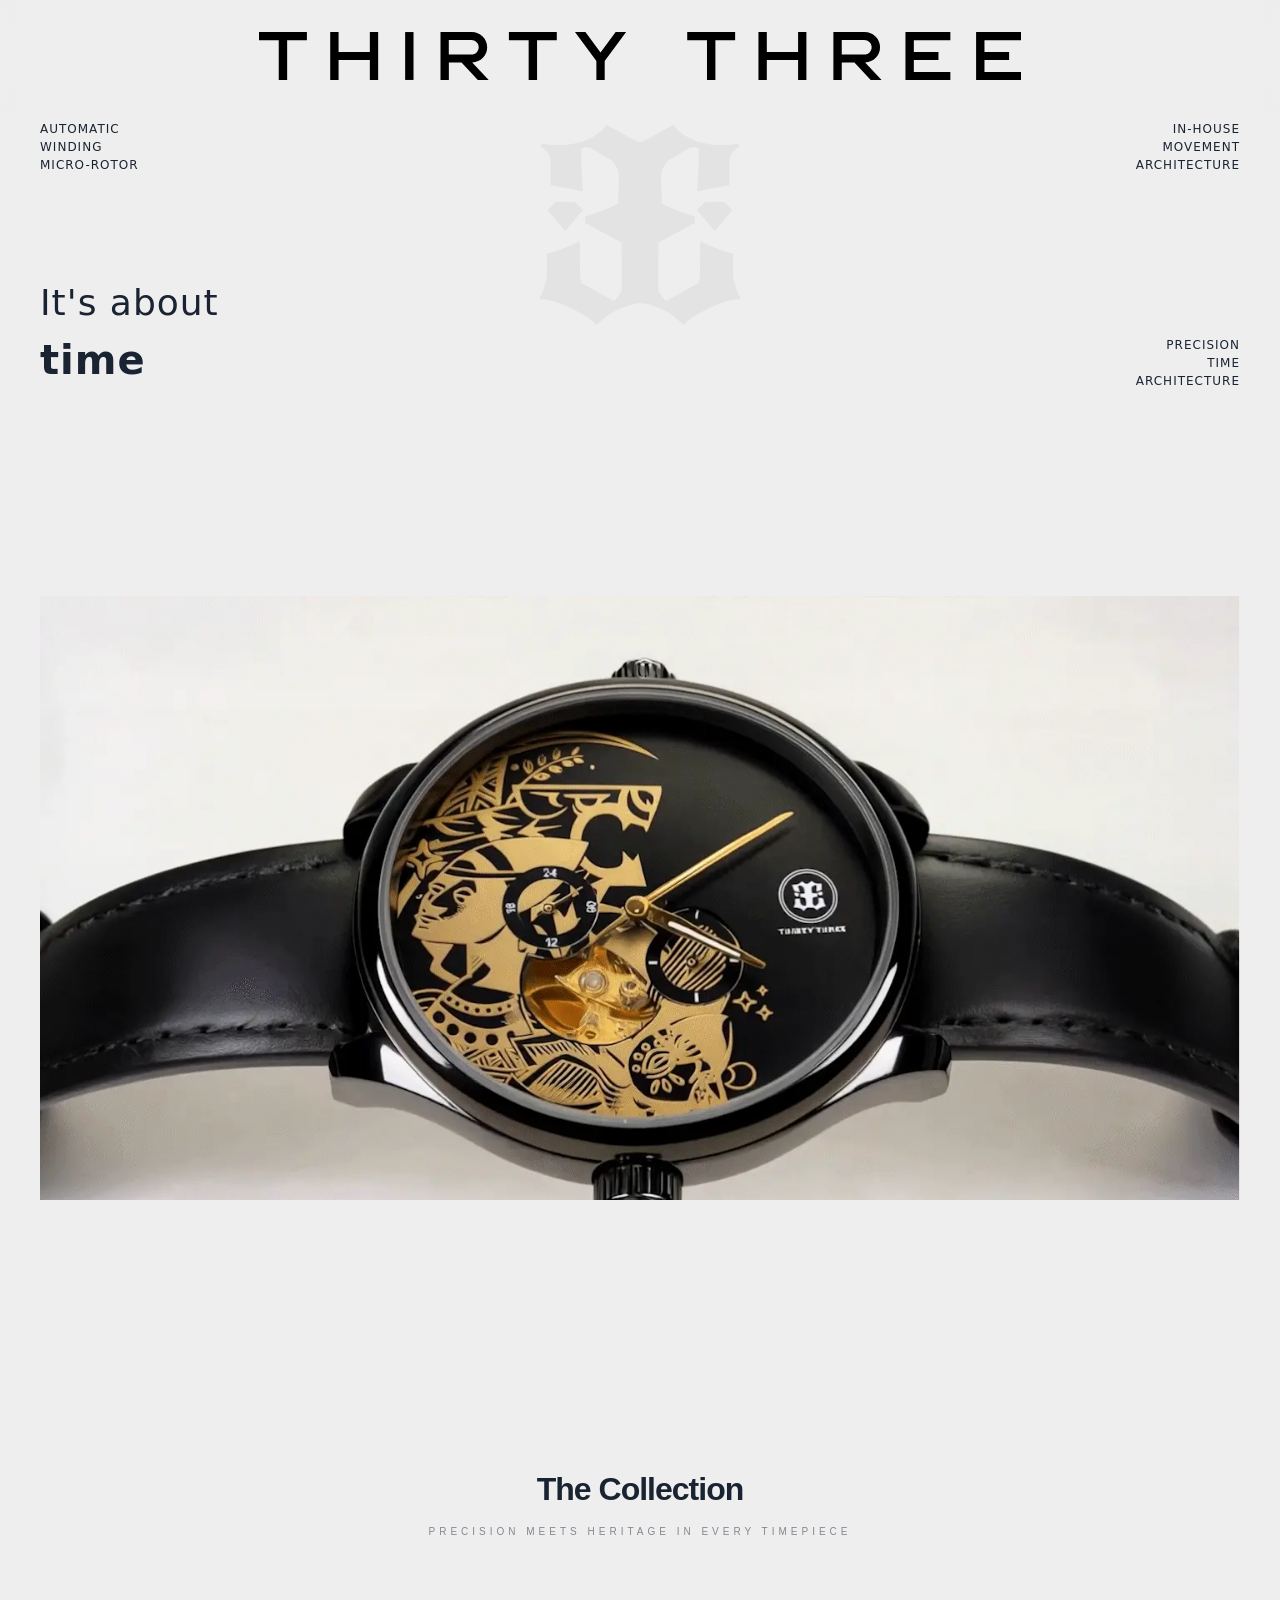
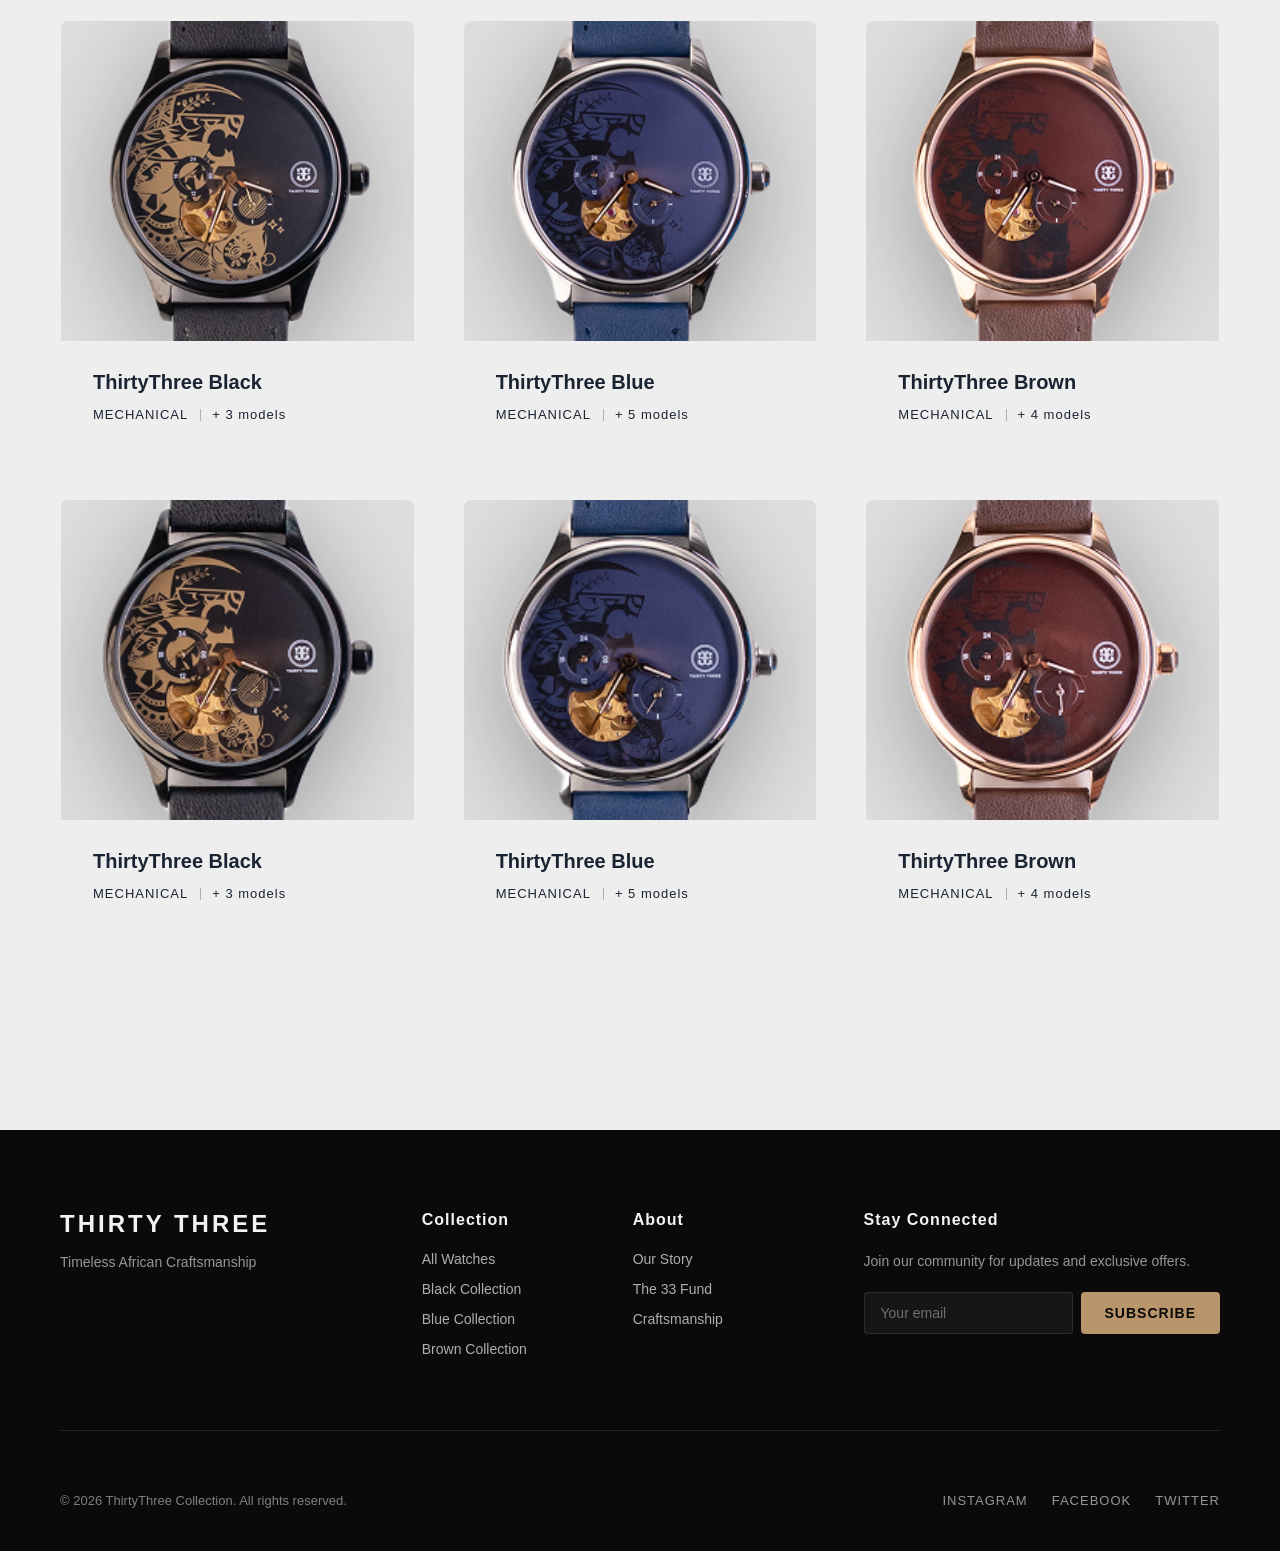
==== index.html @ 8ef9c6de "Update watch sequence: remove sticky positioning" ====
<!doctype html>
<html lang="en">
  <head>
    <meta charset="UTF-8" />
    <meta name="viewport" content="width=device-width, initial-scale=1.0" />

    <title>
      ThirtyThree Collection | Luxury African Timepieces | Mechanical Watches
    </title>
    <meta
      name="title"
      content="ThirtyThree Collection | Luxury African Timepieces | Mechanical Watches"
    />
    <meta
      name="description"
      content="Discover ThirtyThree Collection - Premium mechanical watches blending African craftsmanship with Swiss precision. Entry-luxury timepieces inspired by heritage and designed for the modern individual."
    />
    <meta
      name="keywords"
      content="luxury watches, African watches, mechanical watches, skeleton watches, ThirtyThree Collection, entry luxury timepieces, watch brand Kenya, watch brand Africa"
    />
    <meta name="author" content="ThirtyThree Collection" />
    <meta name="robots" content="index, follow" />

    <link rel="canonical" href="https://thirtythreecollection.com/" />

    <meta property="og:type" content="website" />
    <meta property="og:url" content="https://thirtythreecollection.com/" />
    <meta
      property="og:title"
      content="ThirtyThree Collection | Luxury African Timepieces"
    />
    <meta
      property="og:description"
      content="Premium mechanical watches blending African craftsmanship with Swiss precision. Timeless design, exceptional quality."
    />
    <meta
      property="og:image"
      content="https://thirtythreecollection.com/Assets/og-image.jpg"
    />
    <meta property="og:image:width" content="1200" />
    <meta property="og:image:height" content="630" />
    <meta property="og:site_name" content="ThirtyThree Collection" />
    <meta property="og:locale" content="en_US" />

    <meta property="twitter:card" content="summary_large_image" />
    <meta property="twitter:url" content="https://thirtythreecollection.com/" />
    <meta
      property="twitter:title"
      content="ThirtyThree Collection | Luxury African Timepieces"
    />
    <meta
      property="twitter:description"
      content="Premium mechanical watches blending African craftsmanship with Swiss precision. Timeless design, exceptional quality."
    />
    <meta
      property="twitter:image"
      content="https://thirtythreecollection.com/Assets/og-image.jpg"
    />
    <meta name="twitter:creator" content="@thirtythreecollection" />

    <meta name="theme-color" content="#0a0a0a" />
    <meta name="format-detection" content="telephone=no" />

    <link
      rel="icon"
      type="image/x-icon"
      href="Assets/Brand Logo - Black-1.svg"
    />
    <link rel="apple-touch-icon" href="/Assets/apple-touch-icon.png" />

    <link rel="preconnect" href="https://fonts.googleapis.com" />
    <link rel="preconnect" href="https://fonts.gstatic.com" crossorigin />

    <link
      href="https://fonts.googleapis.com/css2?family=Playfair+Display:wght@400;600;700&family=Cormorant+Garamond:wght@300;400;500;600&display=swap"
      rel="stylesheet"
    />

    <link rel="stylesheet" href="style.css" />

    <script type="application/ld+json">
      {
        "@context": "https://schema.org",
        "@type": "Organization",
        "name": "ThirtyThree Collection",
        "url": "https://thirtythreecollection.com",
        "logo": "https://thirtythreecollection.com/Assets/Brand Logo - Black-1.svg",
        "description": "Luxury mechanical watches blending African craftsmanship with Swiss precision",
        "foundingDate": "2022",
        "founders": [
          {
            "@type": "Person",
            "name": "Georgie"
          }
        ],
        "sameAs": [
          "https://www.instagram.com/thirtythreecollection",
          "https://www.facebook.com/thirtythreecollection",
          "https://twitter.com/thirtythreecollection"
        ],
        "contactPoint": {
          "@type": "ContactPoint",
          "contactType": "Customer Service",
          "email": "info@thirtythreecollection.com"
        }
      }
    </script>
  </head>
  <body>
    <div class="top-logo-brand" id="topLogoBrand">
      <a href="#home" class="brand-logo-link">
        <img
          src="Assets/logo text - rexton.svg"
          alt="ThirtyThree Collection"
          class="brand-logo"
        />
      </a>
    </div>

    <section class="hero" id="home">
      <div class="logo-watermark" id="logoWatermark">
        <img src="Assets/Logomark NC - 1.png" alt="ThirtyThree Logo" />
      </div>

      <div class="hero-label hero-label-top-left">
        <span>AUTOMATIC</span>
        <span>WINDING</span>
        <span>MICRO-ROTOR</span>
      </div>

      <div class="hero-label hero-label-top-right">
        <span>IN-HOUSE</span>
        <span>MOVEMENT</span>
        <span>ARCHITECTURE</span>
      </div>

      <div class="hero-label hero-label-bottom-right">
        <span>PRECISION</span>
        <span>TIME</span>
        <span>ARCHITECTURE</span>
      </div>

      <div class="hero-headline" id="heroHeadline">
        <span class="headline-line">It's about</span>
        <span class="headline-accent">time</span>
      </div>
    </section>

    <section class="watch-sequence-section" id="watchSequence">
      <div class="watch-sequence-container">
        <img
          id="heroWatchSequence"
          src="Assets/ThirtyThree ImageSequence/frame_00_delay-0.05s.webp"
          alt="ThirtyThree Watch"
          class="watch-sequence-image"
        />
      </div>
    </section>

    <!-- <section class="watch-showcase">
      <div class="watch-showcase-container">
        <div class="watch-display">
          <div class="watch-image active" data-watch="0">
            <img
              src="Assets/Black men front 01.png"
              alt="Black Edition Watch"
            />
          </div>
          <div class="watch-image" data-watch="1">
            <img src="Assets/Blue men front 01.png" alt="Blue Edition Watch" />
          </div>
          <div class="watch-image" data-watch="2">
            <img
              src="Assets/Brown men front 01.png"
              alt="Brown Edition Watch"
            />
          </div>
        </div>
      </div>
    </section>

    <section class="about-section" id="about">
      <div class="about-container">
        <div class="about-content">
          <h2 class="about-title">Where Time Meets Heritage</h2>

          <div class="about-text">
            <p class="about-lead">
              ThirtyThree Collection celebrates the intersection of precision
              craftsmanship and African heritage, creating mechanical timepieces
              that honor tradition while embracing timeless design.
            </p>

            <p>
              Born from a vision at <strong>Thirty Three</strong> the year where
              clarity emerged and purpose became defined—our collection
              represents more than watches. Each piece embodies the journey of
              intentional creation, where African artistry meets Swiss precision
              in every mechanical detail.
            </p>

            <p>
              Our skeleton watches reveal the intricate beauty within, a
              transparent celebration of craftsmanship that invites you to
              witness time in motion. From the symbolic engravings of the
              African warrior to the delicate mechanics that power each piece,
              ThirtyThree is a reminder that time is not just measured—it's
              experienced.
            </p>
          </div>

          <div class="about-fund">
            <h3 class="fund-title">The 33 Fund</h3>
            <p class="fund-description">
              For every timepiece, we invest in Africa's creative future. The 33
              Fund supports emerging talent with monthly fellowships, empowering
              artists, designers, and innovators to pursue their craft without
              compromise.
            </p>
          </div>
        </div>
      </div>
    </section> -->

    <section class="shop-section" id="shop">
      <div class="shop-container">
        <div class="section-header">
          <h2 class="section-title">The Collection</h2>
          <p class="section-subtitle">
            Precision meets heritage in every timepiece
          </p>
        </div>

        <div class="watch-grid">
          <div class="watch-card">
            <div class="watch-card-image">
              <img
                src="Assets/Black men front 02.png"
                alt="ThirtyThree Heritage Black"
                class="main-image"
              />
              <img
                src="Assets/Black men hover 01.png"
                alt="ThirtyThree Heritage Black Side View"
                class="hover-image"
              />
            </div>
            <div class="watch-card-info">
              <h3 class="watch-name">ThirtyThree Black</h3>
              <div class="watch-specs">
                <span class="watch-type">Mechanical</span>
                <span class="watch-variants">+ 3 models</span>
              </div>
            </div>
          </div>

          <div class="watch-card">
            <div class="watch-card-image">
              <img
                src="Assets/Blue men front 02.png"
                alt="ThirtyThree Heritage Blue"
                class="main-image"
              />
              <img
                src="Assets/Blue men hover 01.png"
                alt="ThirtyThree Heritage Blue Side View"
                class="hover-image"
              />
            </div>
            <div class="watch-card-info">
              <h3 class="watch-name">ThirtyThree Blue</h3>
              <div class="watch-specs">
                <span class="watch-type">Mechanical</span>
                <span class="watch-variants">+ 5 models</span>
              </div>
            </div>
          </div>

          <div class="watch-card">
            <div class="watch-card-image">
              <img
                src="Assets/Brown men front 02.png"
                alt="ThirtyThree Heritage Brown"
                class="main-image"
              />
              <img
                src="Assets/Brown men hover 01.png"
                alt="ThirtyThree Heritage Brown Side View"
                class="hover-image"
              />
            </div>
            <div class="watch-card-info">
              <h3 class="watch-name">ThirtyThree Brown</h3>
              <div class="watch-specs">
                <span class="watch-type">Mechanical</span>
                <span class="watch-variants">+ 4 models</span>
              </div>
            </div>
          </div>

          <div class="watch-card">
            <div class="watch-card-image">
              <img
                src="Assets/Black women front 02.png"
                alt="ThirtyThree Heritage Black"
                class="main-image"
              />
              <img
                src="Assets/Black women hover 01.png"
                alt="ThirtyThree Heritage Black Side View"
                class="hover-image"
              />
            </div>
            <div class="watch-card-info">
              <h3 class="watch-name">ThirtyThree Black</h3>
              <div class="watch-specs">
                <span class="watch-type">Mechanical</span>
                <span class="watch-variants">+ 3 models</span>
              </div>
            </div>
          </div>

          <div class="watch-card">
            <div class="watch-card-image">
              <img
                src="Assets/Blue women front 02.png"
                alt="ThirtyThree Heritage Blue"
                class="main-image"
              />
              <img
                src="Assets/Blue women hover 01.png"
                alt="ThirtyThree Heritage Blue Side View"
                class="hover-image"
              />
            </div>
            <div class="watch-card-info">
              <h3 class="watch-name">ThirtyThree Blue</h3>
              <div class="watch-specs">
                <span class="watch-type">Mechanical</span>
                <span class="watch-variants">+ 5 models</span>
              </div>
            </div>
          </div>

          <div class="watch-card">
            <div class="watch-card-image">
              <img
                src="Assets/Brown women front 02.png"
                alt="ThirtyThree Heritage Brown"
                class="main-image"
              />
              <img
                src="Assets/Brown women hover 01.png"
                alt="ThirtyThree Heritage Brown Side View"
                class="hover-image"
              />
            </div>
            <div class="watch-card-info">
              <h3 class="watch-name">ThirtyThree Brown</h3>
              <div class="watch-specs">
                <span class="watch-type">Mechanical</span>
                <span class="watch-variants">+ 4 models</span>
              </div>
            </div>
          </div>
        </div>
      </div>
    </section>

    <footer class="footer">
      <div class="footer-container">
        <div class="footer-top">
          <div class="footer-brand">
            <h3 class="footer-logo">Thirty Three</h3>
            <p class="footer-tagline">Timeless African Craftsmanship</p>
          </div>

          <div class="footer-links">
            <h4 class="footer-heading">Collection</h4>
            <ul>
              <li><a href="#shop">All Watches</a></li>
              <li><a href="#shop">Black Collection</a></li>
              <li><a href="#shop">Blue Collection</a></li>
              <li><a href="#shop">Brown Collection</a></li>
            </ul>
          </div>

          <div class="footer-links">
            <h4 class="footer-heading">About</h4>
            <ul>
              <li><a href="#about">Our Story</a></li>
              <li><a href="#about">The 33 Fund</a></li>
              <li><a href="#about">Craftsmanship</a></li>
            </ul>
          </div>

          <div class="footer-newsletter">
            <h4 class="footer-heading">Stay Connected</h4>
            <p class="newsletter-text">
              Join our community for updates and exclusive offers.
            </p>
            <form class="newsletter-form">
              <input
                type="email"
                placeholder="Your email"
                class="newsletter-input"
                required
              />
              <button type="submit" class="newsletter-button">Subscribe</button>
            </form>
          </div>
        </div>

        <div class="footer-bottom">
          <p class="footer-copyright">
            © 2026 ThirtyThree Collection. All rights reserved.
          </p>

          <div class="footer-social">
            <a href="#" aria-label="Instagram">Instagram</a>
            <a href="#" aria-label="Facebook">Facebook</a>
            <a href="#" aria-label="Twitter">Twitter</a>
          </div>
        </div>
      </div>
    </footer>

    <script src="script.js"></script>
  </body>
</html>
---- style.css ----
* {
  margin: 0;
  padding: 0;
  box-sizing: border-box;
}

:root {
  --midnight: #0a0a0a;
  --gold: #b8956a;
  --cream: #f5f3f0;
  --navy: #1a2332;
  --off-white: #eeeeee;

  --fw-light: 300;
  --fw-regular: 400;
  --fw-medium: 500;
  --fw-semibold: 600;
  --fw-bold: 700;

  --fs-xs: 11px;
  --fs-sm: 13px;
  --fs-base: 16px;
  --fs-lg: 18px;
  --fs-xl: 20px;
  --fs-2xl: 24px;
  --fs-3xl: 36px;
  --fs-4xl: 44px;
  --fs-5xl: 52px;
  --fs-6xl: 64px;
  --fs-7xl: 100px;
  --fs-8xl: 140px;

  --btn-padding-sm: 12px 32px;
  --btn-padding-md: 16px 48px;
  --btn-padding-lg: 20px 60px;

  --transition-fast: 0.3s ease;
  --transition-base: 0.4s cubic-bezier(0.4, 0, 0.2, 1);
  --transition-slow: 0.6s ease;
}

body {
  font-family: sans-serif;
  background: var(--off-white);
  color: var(--cream);
  overflow-x: hidden;
}

html {
  scroll-behavior: smooth;
}

/* ==================== TYPOGRAPHY SYSTEM ==================== */

h1,
h2,
h3,
h4,
h5,
h6 {
  font-family: sans-serif;
  font-weight: 700;
  line-height: 1.2;
  color: var(--navy);
  margin: 0;
}

h1 {
  font-size: var(--fs-8xl);
  letter-spacing: -3px;
  line-height: 0.95;
}

h2 {
  font-size: var(--fs-6xl);
  letter-spacing: -1px;
}

h3 {
  font-size: var(--fs-xl);
  font-weight: 600;
  letter-spacing: 0;
}

h4 {
  font-size: var(--fs-2xl);
  font-weight: 600;
}

h5 {
  font-size: var(--fs-lg);
  font-weight: 600;
}

h6 {
  font-size: var(--fs-base);
  font-weight: 600;
}

p {
  font-family: sans-serif;
  font-size: var(--fs-base);
  font-weight: 400;
  line-height: 1.6;
  color: var(--navy);
  margin: 0;
}

.text-display {
  font-family: sans-serif;
  font-size: var(--fs-8xl);
  font-weight: 700;
  letter-spacing: -3px;
  line-height: 0.95;
}

.text-title {
  font-family: sans-serif;
  font-size: var(--fs-6xl);
  font-weight: 700;
  letter-spacing: -1px;
}

.text-subtitle {
  font-size: var(--fs-base);
  font-weight: 300;
  letter-spacing: 4px;
  text-transform: uppercase;
  color: rgba(26, 35, 50, 0.5);
}

.text-lg {
  font-size: var(--fs-lg);
  line-height: 1.6;
}

.text-sm {
  font-size: var(--fs-sm);
  line-height: 1.5;
}

.text-xs {
  font-size: var(--fs-xs);
  line-height: 1.4;
}

.text-label {
  font-size: var(--fs-sm);
  font-weight: 400;
  letter-spacing: 2px;
  text-transform: uppercase;
}

.text-accent {
  font-style: italic;
  color: var(--gold);
}

.font-light {
  font-weight: var(--fw-light);
}
.font-regular {
  font-weight: var(--fw-regular);
}
.font-medium {
  font-weight: var(--fw-medium);
}
.font-semibold {
  font-weight: var(--fw-semibold);
}
.font-bold {
  font-weight: var(--fw-bold);
}

.text-navy {
  color: var(--navy);
}
.text-gold {
  color: var(--gold);
}
.text-cream {
  color: var(--cream);
}
.text-midnight {
  color: var(--midnight);
}
.text-muted {
  color: rgba(26, 35, 50, 0.6);
}

.text-left {
  text-align: left;
}
.text-center {
  text-align: center;
}
.text-right {
  text-align: right;
}

@media (max-width: 1200px) {
  h1,
  .text-display {
    font-size: 100px;
    letter-spacing: -2px;
  }

  h2,
  .text-title {
    font-size: 52px;
  }
}

@media (max-width: 900px) {
  h1,
  .text-display {
    font-size: 80px;
    letter-spacing: -1.5px;
  }

  h2,
  .text-title {
    font-size: 44px;
  }

  h3 {
    font-size: 18px;
  }
}

@media (max-width: 768px) {
  h1,
  .text-display {
    font-size: 64px;
    letter-spacing: -1px;
  }

  h2,
  .text-title {
    font-size: 36px;
  }

  h3 {
    font-size: 18px;
  }

  .text-subtitle {
    font-size: 13px;
    letter-spacing: 3px;
  }

  p {
    font-size: 15px;
  }
}

@media (max-width: 480px) {
  h1,
  .text-display {
    font-size: 48px;
    letter-spacing: -0.5px;
    line-height: 1;
  }

  h2,
  .text-title {
    font-size: 32px;
  }

  h3 {
    font-size: 17px;
  }

  .text-subtitle {
    font-size: 12px;
  }

  p {
    font-size: 14px;
  }
}

/* ==================== TOP LOGO BRAND SYSTEM ==================== */

.top-logo-brand {
  position: fixed;
  top: 0;
  left: 0;
  right: 0;
  z-index: 200;
  display: flex;
  justify-content: center;
  align-items: center;
  padding: 32px 20px;
  background: rgba(238, 238, 238, 0.95);
  backdrop-filter: blur(12px);
  transition: all 0.4s cubic-bezier(0.4, 0.2, 1);
}

.top-logo-brand.scrolled {
  padding: 20px 20px;
  background: rgba(238, 238, 238, 0.98);
  box-shadow: none;
}

.brand-logo-link {
  display: block;
  text-decoration: none;
  transition: transform 0.3s ease;
}

.brand-logo-link:hover {
  transform: scale(1.02);
}

.brand-logo-link:active {
  transform: scale(0.98);
}

.brand-logo {
  height: 48px;
  width: auto;
  display: block;
  transition: all 0.4s cubic-bezier(0.4, 0, 0.2, 1);
  filter: brightness(0) saturate(100%);
}

.top-logo-brand.scrolled .brand-logo {
  height: 36px;
}

@media (max-width: 900px) {
  .top-logo-brand {
    padding: 24px 0;
  }

  .top-logo-brand.scrolled {
    padding: 16px 0;
  }

  .brand-logo {
    height: 40px;
  }

  .top-logo-brand.scrolled .brand-logo {
    height: 32px;
  }
}

@media (max-width: 768px) {
  .top-logo-brand {
    padding: 20px 16px;
  }

  .top-logo-brand.scrolled {
    padding: 14px 16px;
  }

  .brand-logo {
    height: 36px;
    max-width: calc(100vw - 32px);
  }
}

@media (max-width: 480px) {
  .top-logo-brand {
    padding: 16px 0;
  }

  .top-logo-brand.scrolled {
    padding: 12px 0;
  }

  .brand-logo {
    height: 32px;
  }

  .top-logo-brand.scrolled .brand-logo {
    height: 26px;
  }
}

/* ==================== BUTTON SYSTEM ==================== */

.btn,
button.btn,
a.btn {
  font-family: inherit;
  font-size: var(--fs-sm);
  letter-spacing: 3px;
  text-transform: uppercase;
  font-weight: var(--fw-semibold);

  display: inline-block;
  padding: 16px 48px;

  border: none;
  background: transparent;
  cursor: pointer;
  text-decoration: none;
  white-space: nowrap;

  position: relative;
  overflow: hidden;

  transition: all var(--transition-base);
}

.btn-primary {
  background: transparent;
  border: 2px solid var(--gold);
  color: var(--gold);
}

.btn-primary::before {
  content: "";
  position: absolute;
  top: 0;
  left: -100%;
  width: 100%;
  height: 100%;
  background: var(--gold);
  transition: left 0.4s cubic-bezier(0.4, 0, 0.2, 1);
  z-index: -1;
}

.btn-primary:hover {
  color: var(--midnight);
  border-color: var(--gold);
  transform: translateY(-2px);
  box-shadow: 0 10px 40px rgba(184, 149, 106, 0.3);
}

.btn-primary:hover::before {
  left: 0;
}

.btn-primary:active {
  transform: translateY(0);
}

.btn-secondary {
  background: rgba(184, 149, 106, 0.08);
  border: 2px solid var(--gold);
  color: var(--gold);
}

.btn-secondary:hover {
  background: var(--gold);
  color: var(--midnight);
  transform: translateY(-2px);
  box-shadow: 0 10px 40px rgba(184, 149, 106, 0.3);
}

.btn-secondary:active {
  transform: translateY(0);
}

.btn-tertiary {
  padding: 16px 48px;
  background: transparent;
  border: none;
  color: var(--gold);
}

.btn-tertiary::after {
  content: "";
  position: absolute;
  bottom: 12px;
  left: 48px;
  right: 48px;
  width: 0;
  height: 1px;
  background: var(--gold);
  transition: width 0.4s cubic-bezier(0.4, 0, 0.2, 1);
}

.btn-tertiary:hover::after {
  width: calc(100% - 96px);
}

.btn-dark {
  border-color: var(--navy);
  color: var(--navy);
}

.btn-dark::before {
  background: var(--navy);
}

.btn-dark:hover {
  color: var(--cream);
}

.btn-sm {
  padding: 12px 32px;
  font-size: var(--fs-xs);
  letter-spacing: 2px;
}

.btn-sm.btn-tertiary::after {
  left: 32px;
  right: 32px;
  bottom: 10px;
}

.btn-sm.btn-tertiary:hover::after {
  width: calc(100% - 64px);
}

.btn-md {
  padding: 16px 48px;
  font-size: var(--fs-sm);
}

.btn-lg {
  padding: 20px 60px;
  font-size: var(--fs-sm);
}

.btn-lg.btn-tertiary::after {
  left: 60px;
  right: 60px;
  bottom: 16px;
}

.btn-lg.btn-tertiary:hover::after {
  width: calc(100% - 120px);
}

.btn:disabled,
.btn.disabled {
  opacity: 0.5;
  cursor: not-allowed;
  transform: none !important;
  pointer-events: none;
}

.btn:disabled:hover,
.btn.disabled:hover {
  box-shadow: none;
  transform: none !important;
}

.btn-animated {
  opacity: 0;
  transform: translateY(20px);
  animation: fadeInUp 1s ease forwards 1.6s;
}

@media (max-width: 768px) {
  .btn-primary,
  .btn-secondary {
    padding: 16px 48px;
    font-size: var(--fs-xs);
  }

  .btn-lg {
    padding: 16px 48px;
    font-size: var(--fs-xs);
  }
}

@media (max-width: 480px) {
  .btn-primary,
  .btn-secondary {
    padding: 12px 32px;
    font-size: 11px;
    letter-spacing: 2px;
  }

  .btn-lg {
    padding: 12px 32px;
    font-size: 11px;
  }

  .btn-md {
    padding: 12px 32px;
    font-size: 11px;
  }
}

.cta-button {
  font-family: inherit;
  font-size: var(--fs-sm);
  letter-spacing: 3px;
  text-transform: uppercase;
  font-weight: var(--fw-semibold);
  display: inline-block;
  padding: 20px 60px;
  border: 2px solid var(--gold);
  background: transparent;
  color: var(--gold);
  cursor: pointer;
  text-decoration: none;
  white-space: nowrap;
  position: relative;
  overflow: hidden;
  transition: all var(--transition-base);
}

.cta-button::before {
  content: "";
  position: absolute;
  top: 0;
  left: -100%;
  width: 100%;
  height: 100%;
  background: var(--gold);
  transition: left 0.4s cubic-bezier(0.4, 0, 0.2, 1);
  z-index: -1;
}

.cta-button:hover {
  color: var(--midnight);
  transform: translateY(-2px);
  box-shadow: 0 10px 40px rgba(184, 149, 106, 0.3);
}

.cta-button:hover::before {
  left: 0;
}

.cta-button.secondary {
  background: rgba(184, 149, 106, 0.08);
}

.cta-button.secondary:hover {
  background: var(--gold);
}

.hero .cta-button {
  opacity: 0;
  transform: translateY(20px);
  animation: fadeInUp 1s ease forwards 1.6s;
}
/* ==================== HERO SECTION ==================== */

.hero {
  position: relative;
  min-height: 50vh;
  display: flex;
  align-items: center;
  justify-content: center;
  overflow: hidden;
  padding: 120px 40px 60px;
}

.logo-watermark {
  position: absolute;
  top: 50%;
  left: 50%;
  transform: translate(-50%, -50%);
  width: 200px;
  height: 200px;
  opacity: 0.04;
  pointer-events: none;
  z-index: 1;
}

.logo-watermark img {
  width: 100%;
  height: 100%;
  object-fit: contain;
  filter: brightness(1.8) contrast(0.8);
}

.hero-label {
  position: absolute;
  z-index: 5;
  display: flex;
  flex-direction: column;
  font-size: 12px;
  letter-spacing: 1px;
  text-transform: uppercase;
  font-weight: 400;
  color: var(--navy);
  line-height: 1.5;
  font-family:
    system-ui,
    -apple-system,
    sans-serif;
}

.hero-label span {
  display: block;
}

.hero-label-top-left {
  top: 120px;
  left: 40px;
}

.hero-label-top-right {
  top: 120px;
  right: 40px;
  text-align: right;
}

.hero-label-bottom-right {
  bottom: 60px;
  right: 40px;
  text-align: right;
}

.hero-headline {
  position: absolute;
  bottom: 60px;
  left: 40px;
  z-index: 5;
  display: flex;
  flex-direction: column;
  letter-spacing: 1px;
  color: var(--navy);
  line-height: 1.5;
  font-family:
    system-ui,
    -apple-system,
    sans-serif;
}

.headline-line {
  font-size: 36px;
  font-weight: 300;
}

.headline-accent {
  font-size: 40px;
  font-weight: 600;
}

@media (max-width: 1200px) {
  .hero {
    min-height: 50vh;
    padding: 100px 40px 60px;
  }

  .logo-watermark {
    width: 180px;
    height: 180px;
  }

  .hero-label {
    font-size: 11px;
  }

  .hero-label-top-left {
    top: 100px;
    left: 30px;
  }

  .hero-label-top-right {
    top: 100px;
    right: 30px;
  }

  .hero-label-bottom-right {
    bottom: 50px;
    right: 30px;
  }

  .hero-headline {
    bottom: 50px;
    left: 30px;
  }

  .headline-line {
    font-size: 32px;
  }

  .headline-accent {
    font-size: 36px;
  }
}

@media (max-width: 768px) {
  .hero {
    min-height: 50vh;
    padding: 100px 20px 40px;
  }

  .logo-watermark {
    width: 150px;
    height: 150px;
    opacity: 0.03;
  }

  .hero-label {
    font-size: 9px;
  }

  .hero-label-top-left {
    top: 80px;
    left: 20px;
  }

  .hero-label-top-right {
    top: 80px;
    right: 20px;
  }

  .hero-label-bottom-right {
    bottom: 40px;
    right: 20px;
  }

  .hero-headline {
    bottom: 40px;
    left: 20px;
  }

  .headline-line {
    font-size: 28px;
  }

  .headline-accent {
    font-size: 32px;
  }
}

@media (max-width: 480px) {
  .hero {
    min-height: 50vh;
    padding: 80px 16px 30px;
  }

  .logo-watermark {
    width: 120px;
    height: 120px;
  }

  .hero-label {
    font-size: 8px;
  }

  .hero-label-top-left {
    top: 70px;
    left: 16px;
  }

  .hero-label-top-right {
    top: 70px;
    right: 16px;
  }

  .hero-label-bottom-right {
    bottom: 30px;
    right: 16px;
  }

  .hero-headline {
    bottom: 30px;
    left: 16px;
  }

  .headline-line {
    font-size: 24px;
  }

  .headline-accent {
    font-size: 28px;
  }
}

/* ==================== WATCH SEQUENCE SECTION ==================== */

.watch-sequence-section {
  position: relative;
  min-height: 100vh;
  display: flex;
  align-items: center;
  justify-content: center;
  padding: 60px 40px;
}

.watch-sequence-container {
  width: 100%;
  height: 100%;
}

.watch-sequence-image {
  width: 100%;
  height: 100%;
  object-fit: contain;
}
@media (max-width: 1200px) {
  .watch-sequence-section {
    min-height: 90vh;
    padding: 50px 40px;
    margin-top: -10vh;
  }

  .watch-sequence-container {
    width: 100%;
    height: 100%;
  }

  .watch-sequence-image {
    width: 100%;
    height: 100%;
    object-fit: contain;
  }
}

@media (max-width: 768px) {
  .watch-sequence-section {
    min-height: 80vh;
    padding: 40px 20px;
    margin-top: -20vh;
  }

  .watch-sequence-container {
    width: 100%;
    height: 100%;
  }

  .watch-sequence-image {
    width: 100%;
    height: 100%;
    object-fit: contain;
  }
}

@media (max-width: 480px) {
  .watch-sequence-section {
    min-height: 70vh;
    padding: 30px 16px;
    margin-top: -30vh;
  }

  .watch-sequence-container {
    width: 100%;
    height: 100%;
  }

  .watch-sequence-image {
    width: 100%;
    height: 100%;
    object-fit: contain;
  }
}

/* ==================== WATCH SHOWCASE SECTION ==================== */

.watch-showcase {
  position: relative;
  padding: 80px 40px;
  min-height: 0;
}

.watch-showcase-container {
  max-width: 1400px;
  margin: 0 auto;
}

.watch-display {
  position: relative;
  width: 100%;
  min-height: 400px;
}

.watch-image {
  position: absolute;
  top: 0;
  left: 0;
  right: 0;
  width: 100%;
  opacity: 0;
  transition: opacity 0.5s ease;
  pointer-events: none;
}

.watch-image.active {
  opacity: 1;
  pointer-events: auto;
}

.watch-image img {
  width: 100%;
  height: auto;
  object-fit: contain;
}

@media (max-width: 1200px) {
  .watch-showcase {
    padding: 60px 40px;
  }

  .watch-display {
    min-height: 350px;
  }
}

@media (max-width: 768px) {
  .watch-showcase {
    padding: 50px 20px;
  }

  .watch-display {
    min-height: 300px;
  }
}

@media (max-width: 480px) {
  .watch-showcase {
    padding: 40px 16px;
  }

  .watch-display {
    min-height: 250px;
  }
}

/* ==================== SHOP SECTION ==================== */

.shop-section {
  background: var(--off-white);
  padding: 120px 60px;
  min-height: 100vh;
}

.shop-container {
  max-width: 1400px;
  margin: 0 auto;
}

.section-header {
  text-align: center;
  margin-bottom: 80px;
  opacity: 0;
  transform: translateY(30px);
  animation: fadeInUp 1s ease forwards;
}

.section-title {
  font-family: sans-serif;
  font-size: 32px;
  font-weight: 700;
  color: var(--navy);
  margin-bottom: 16px;
  letter-spacing: -1px;
}

.section-subtitle {
  font-size: 10px;
  letter-spacing: 4px;
  text-transform: uppercase;
  color: rgba(26, 35, 50, 0.5);
  font-weight: 300;
}

.watch-grid {
  display: grid;
  grid-template-columns: repeat(3, 1fr);
  gap: 48px;
  margin-bottom: 80px;
}

.shop-cta {
  text-align: center;
  opacity: 0;
  transform: translateY(20px);
  animation: fadeInUp 1s ease forwards 0.8s;
}

.watch-card {
  background: rgba(245, 243, 240, 0.03);
  border: 1px solid rgba(245, 243, 240, 0.08);
  border-radius: 8px;
  overflow: hidden;
  cursor: pointer;
  transition: all 0.4s cubic-bezier(0.4, 0, 0.2, 1);

  opacity: 0;
  transform: translateY(40px);
  animation: fadeInUp 0.8s ease forwards;
}

.watch-card:nth-child(1) {
  animation-delay: 0.1s;
}
.watch-card:nth-child(2) {
  animation-delay: 0.2s;
}
.watch-card:nth-child(3) {
  animation-delay: 0.3s;
}
.watch-card:nth-child(4) {
  animation-delay: 0.4s;
}
.watch-card:nth-child(5) {
  animation-delay: 0.5s;
}
.watch-card:nth-child(6) {
  animation-delay: 0.6s;
}

.watch-card:hover {
  transform: translateY(-8px);
  border-color: rgba(184, 149, 106, 0.3);
  box-shadow: 0 20px 60px rgba(184, 149, 106, 0.15);
  background: rgba(245, 243, 240, 0.05);
}

.watch-card-image {
  position: relative;
  background: rgb(222, 222, 222);
  padding: 48px 32px;
  display: flex;
  align-items: center;
  justify-content: center;
  min-height: 320px;
  overflow: hidden;
}

.watch-card-image img {
  width: 100%;
  height: 100%;
  object-fit: contain;
  object-position: center;
  filter: drop-shadow(0 20px 50px rgba(0, 0, 0, 0.3));
  transition: all 0.4s cubic-bezier(0.4, 0, 0.2, 1);
  position: absolute;
  top: 0;
  left: 0;
}

.watch-card-image .hover-image {
  object-fit: cover;
}

.watch-card-image .main-image {
  opacity: 1;
  z-index: 1;
}

.watch-card-image .hover-image {
  opacity: 0;
  z-index: 2;
}

.watch-card:hover .main-image {
  opacity: 0;
}

.watch-card:hover .hover-image {
  opacity: 1;
}

.watch-card:hover .watch-card-image img {
  transform: scale(1.05);
}

.watch-card-info {
  padding: 28px 32px;
}

.watch-name {
  font-family: sans-serif;
  font-size: 20px;
  font-weight: 600;
  color: var(--navy);
  margin-bottom: 12px;
  line-height: 1.3;
  transition: color 0.3s ease;
}

.watch-card:hover .watch-name {
  color: var(--gold);
}

.watch-specs {
  display: flex;
  gap: 12px;
  align-items: center;
  font-size: 13px;
  color: var(--navy);
  letter-spacing: 1px;
}

.watch-type {
  text-transform: uppercase;
  font-weight: 400;
}

.watch-variants {
  position: relative;
  padding-left: 12px;
}

.watch-variants::before {
  content: "";
  position: absolute;
  left: 0;
  top: 50%;
  transform: translateY(-50%);
  width: 1px;
  height: 12px;
  background: rgba(26, 35, 50, 0.3);
}

@media (max-width: 1200px) {
  .shop-section {
    padding: 100px 40px;
  }

  .section-title {
    font-size: 52px;
  }

  .watch-grid {
    gap: 36px;
  }

  .watch-card-image {
    min-height: 280px;
    padding: 40px 28px;
  }

  .watch-name {
    font-size: 18px;
  }
}

@media (max-width: 900px) {
  .watch-grid {
    grid-template-columns: repeat(2, 1fr);
    gap: 32px;
  }

  .section-title {
    font-size: 44px;
  }

  .watch-card-image {
    min-height: 260px;
    padding: 36px 24px;
  }

  .watch-card-info {
    padding: 24px 28px;
  }
}

@media (max-width: 768px) {
  .shop-section {
    padding: 80px 24px;
  }

  .section-header {
    margin-bottom: 60px;
  }

  .section-title {
    font-size: 36px;
  }

  .section-subtitle {
    font-size: 13px;
    letter-spacing: 3px;
  }

  .watch-grid {
    grid-template-columns: 1fr;
    gap: 28px;
  }

  .watch-card-image {
    min-height: 280px;
    padding: 36px 24px;
  }

  .watch-card-info {
    padding: 24px;
  }

  .watch-name {
    font-size: 18px;
  }

  .watch-specs {
    font-size: 12px;
  }
}

@media (max-width: 480px) {
  .shop-section {
    padding: 60px 16px;
  }

  .section-title {
    font-size: 32px;
  }

  .section-subtitle {
    font-size: 12px;
  }

  .watch-card-image {
    min-height: 240px;
    padding: 32px 20px;
  }

  .watch-card-info {
    padding: 20px;
  }

  .watch-name {
    font-size: 17px;
  }
}

/* ==================== ABOUT SECTION ==================== */

.about-section {
  background: var(--cream);
  padding: 120px 60px;
  position: relative;
}

.about-container {
  max-width: 900px;
  margin: 0 auto;
}

.about-content {
  opacity: 0;
  transform: translateY(30px);
  animation: fadeInUp 1s ease forwards 0.2s;
}

.about-title {
  font-family: sans-serif;
  font-size: 52px;
  font-weight: 700;
  color: var(--navy);
  text-align: center;
  margin-bottom: 60px;
  letter-spacing: -1px;
}

.about-text {
  margin-bottom: 60px;
}

.about-lead {
  font-size: 20px;
  font-weight: 400;
  line-height: 1.7;
  color: var(--navy);
  margin-bottom: 32px;
}

.about-text p {
  font-size: 20px;
  line-height: 1.8;
  color: var(--navy);
  margin-bottom: 24px;
}

.about-text p:last-child {
  margin-bottom: 0;
}

.about-fund {
  background: rgba(184, 149, 106, 0.08);
  border-left: 3px solid var(--gold);
  padding: 40px 48px;
  border-radius: 4px;
}

.fund-title {
  font-family: sans-serif;
  font-size: 24px;
  font-weight: 600;
  color: var(--gold);
  margin-bottom: 16px;
  letter-spacing: 0;
}

.fund-description {
  font-size: 16px;
  line-height: 1.7;
  color: var(--navy);
  margin: 0;
}

@media (max-width: 1200px) {
  .about-section {
    padding: 100px 40px;
  }

  .about-title {
    font-size: 44px;
  }
}

@media (max-width: 900px) {
  .about-section {
    padding: 80px 40px;
  }

  .about-title {
    font-size: 38px;
    margin-bottom: 48px;
  }

  .about-lead {
    font-size: 18px;
  }

  .about-text p {
    font-size: 16px;
  }
}

@media (max-width: 768px) {
  .about-section {
    padding: 60px 24px;
  }

  .about-container {
    max-width: 100%;
  }

  .about-title {
    font-size: 32px;
    margin-bottom: 40px;
  }

  .about-lead {
    font-size: 17px;
    margin-bottom: 24px;
  }

  .about-text p {
    font-size: 15px;
    margin-bottom: 20px;
  }

  .about-fund {
    padding: 32px 28px;
  }

  .fund-title {
    font-size: 20px;
  }

  .fund-description {
    font-size: 15px;
  }
}

@media (max-width: 480px) {
  .about-section {
    padding: 50px 16px;
  }

  .about-title {
    font-size: 28px;
  }

  .about-fund {
    padding: 24px 20px;
  }
}

/* ==================== FOOTER ==================== */

.footer {
  background: var(--midnight);
  color: var(--cream);
  padding: 80px 60px 40px;
}

.footer-container {
  max-width: 1400px;
  margin: 0 auto;
}

.footer-top {
  display: grid;
  grid-template-columns: 2fr 1fr 1fr 2fr;
  gap: 60px;
  padding-bottom: 60px;
  border-bottom: 1px solid rgba(245, 243, 240, 0.1);
  margin-bottom: 40px;
}

.footer-brand {
  padding-right: 40px;
}

.footer-logo {
  font-family: sans-serif;
  font-size: 24px;
  font-weight: 600;
  color: var(--cream);
  letter-spacing: 3px;
  text-transform: uppercase;
  margin-bottom: 12px;
}

.footer-tagline {
  font-size: 14px;
  color: rgba(245, 243, 240, 0.6);
  line-height: 1.6;
}

.footer-links ul {
  list-style: none;
  padding: 0;
  margin: 0;
}

.footer-links li {
  margin-bottom: 12px;
}

.footer-links a {
  color: rgba(245, 243, 240, 0.7);
  text-decoration: none;
  font-size: 14px;
  transition: color 0.3s ease;
}

.footer-links a:hover {
  color: var(--gold);
}

.footer-newsletter {
  padding-left: 20px;
}

.newsletter-text {
  font-size: 14px;
  color: rgba(245, 243, 240, 0.6);
  margin-bottom: 20px;
  line-height: 1.6;
}

.newsletter-form {
  display: flex;
  gap: 8px;
}

.newsletter-input {
  flex: 1;
  padding: 12px 16px;
  background: rgba(245, 243, 240, 0.05);
  border: 1px solid rgba(245, 243, 240, 0.1);
  border-radius: 4px;
  color: var(--cream);
  font-size: 14px;
  font-family: inherit;
  transition: all 0.3s ease;
}

.newsletter-input:focus {
  outline: none;
  border-color: var(--gold);
  background: rgba(245, 243, 240, 0.08);
}

.newsletter-input::placeholder {
  color: rgba(245, 243, 240, 0.4);
}

.newsletter-button {
  padding: 12px 24px;
  background: var(--gold);
  color: var(--midnight);
  border: none;
  border-radius: 4px;
  font-size: 14px;
  font-weight: 600;
  text-transform: uppercase;
  letter-spacing: 1px;
  cursor: pointer;
  transition: all 0.3s ease;
  white-space: nowrap;
}

.newsletter-button:hover {
  background: #c9a677;
  transform: translateY(-2px);
}

.footer-heading {
  font-family: sans-serif;
  font-size: 16px;
  font-weight: 600;
  color: var(--cream);
  margin-bottom: 20px;
  letter-spacing: 1px;
}

.footer-bottom {
  display: flex;
  justify-content: space-between;
  align-items: center;
  padding-top: 20px;
}

.footer-copyright {
  font-size: 13px;
  color: rgba(245, 243, 240, 0.5);
}

.footer-social {
  display: flex;
  gap: 24px;
}

.footer-social a {
  color: rgba(245, 243, 240, 0.6);
  text-decoration: none;
  font-size: 13px;
  text-transform: uppercase;
  letter-spacing: 1px;
  transition: color 0.3s ease;
}

.footer-social a:hover {
  color: var(--gold);
}

@media (max-width: 1200px) {
  .footer {
    padding: 60px 40px 30px;
  }

  .footer-top {
    gap: 40px;
  }
}

@media (max-width: 900px) {
  .footer-top {
    grid-template-columns: 1fr 1fr;
    gap: 40px;
  }

  .footer-brand {
    grid-column: 1 / -1;
    padding-right: 0;
    margin-bottom: 20px;
  }

  .footer-newsletter {
    grid-column: 1 / -1;
    padding-left: 0;
    margin-top: 20px;
  }
}

@media (max-width: 768px) {
  .footer {
    padding: 50px 24px 30px;
  }

  .footer-top {
    grid-template-columns: 1fr;
    gap: 32px;
    padding-bottom: 40px;
  }

  .footer-brand {
    margin-bottom: 0;
  }

  .footer-newsletter {
    margin-top: 0;
  }

  .newsletter-form {
    flex-direction: column;
    gap: 12px;
  }

  .newsletter-button {
    width: 100%;
  }

  .footer-bottom {
    flex-direction: column;
    gap: 20px;
    text-align: center;
  }

  .footer-social {
    gap: 20px;
  }
}

@media (max-width: 480px) {
  .footer {
    padding: 40px 16px 24px;
  }

  .footer-logo {
    font-size: 20px;
  }
}

@keyframes fadeInUp {
  from {
    opacity: 0;
    transform: translateY(30px);
  }
  to {
    opacity: 1;
    transform: translateY(0);
  }
}
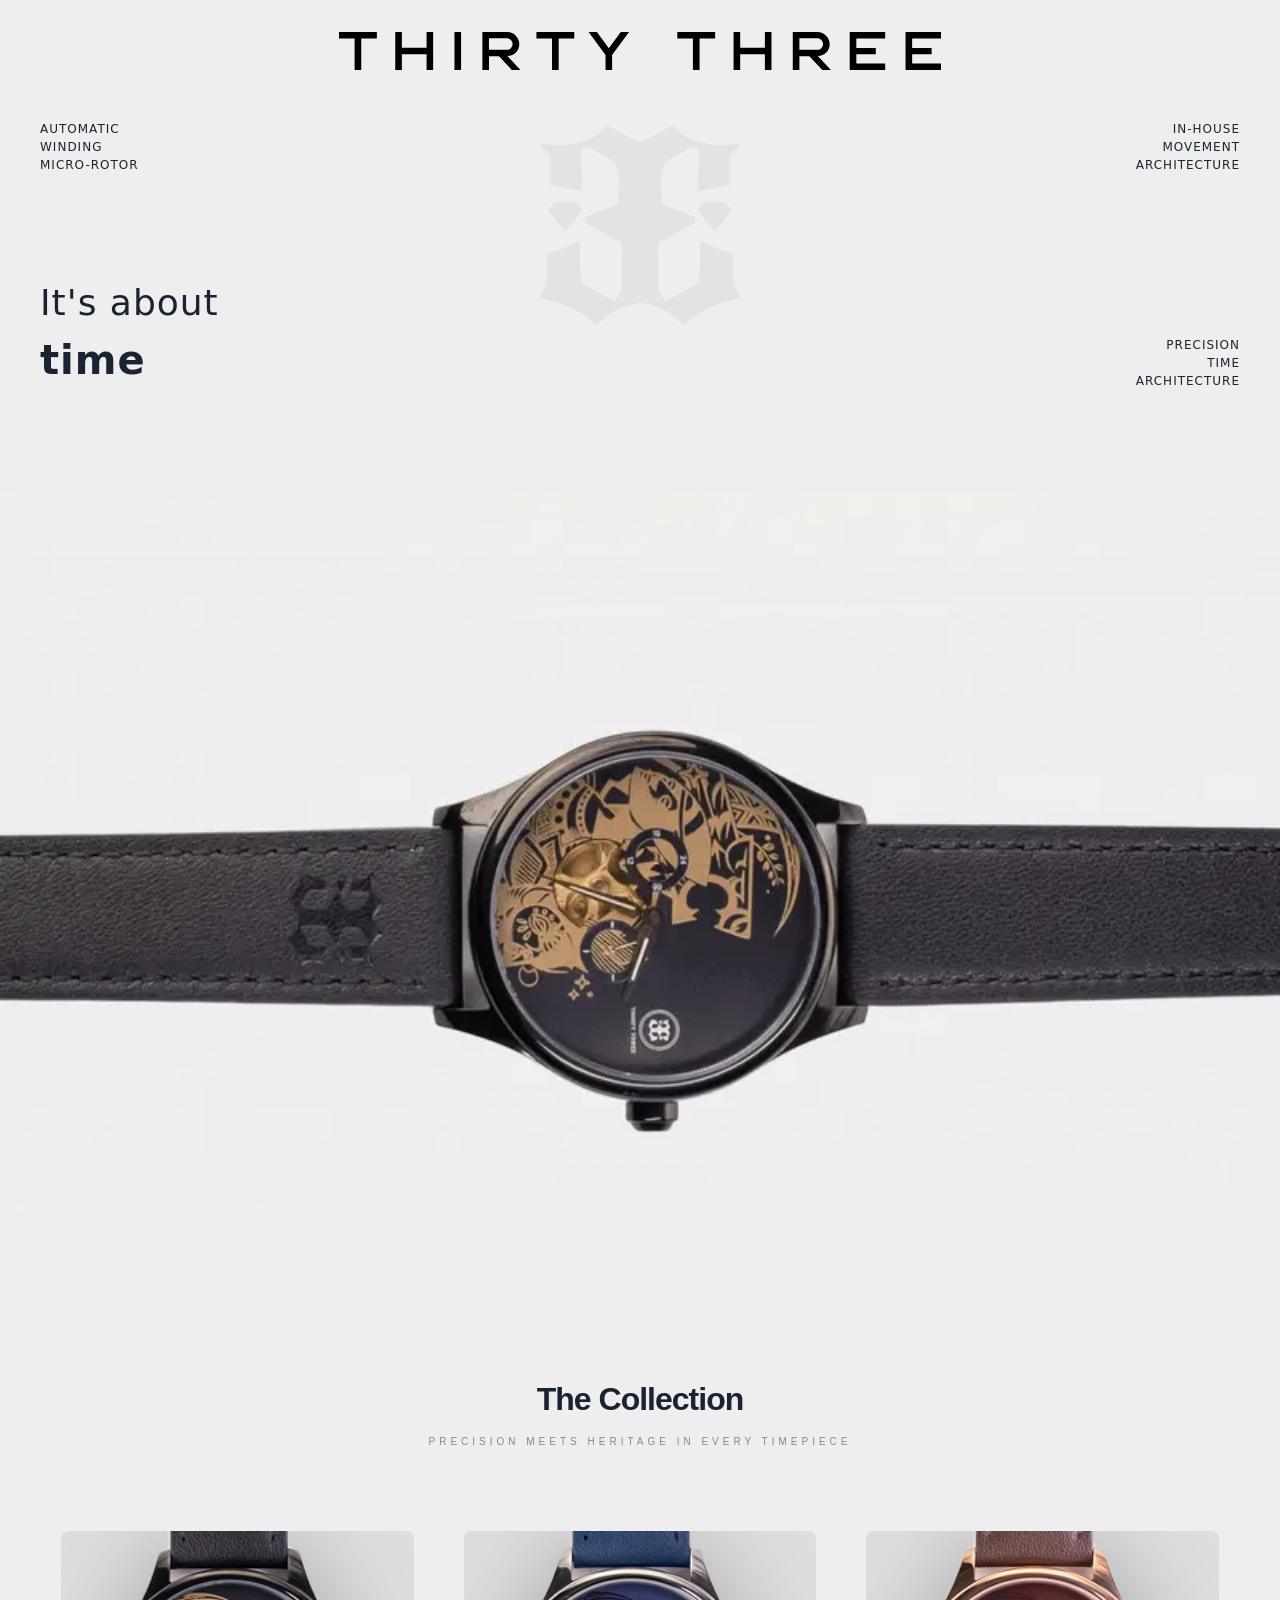
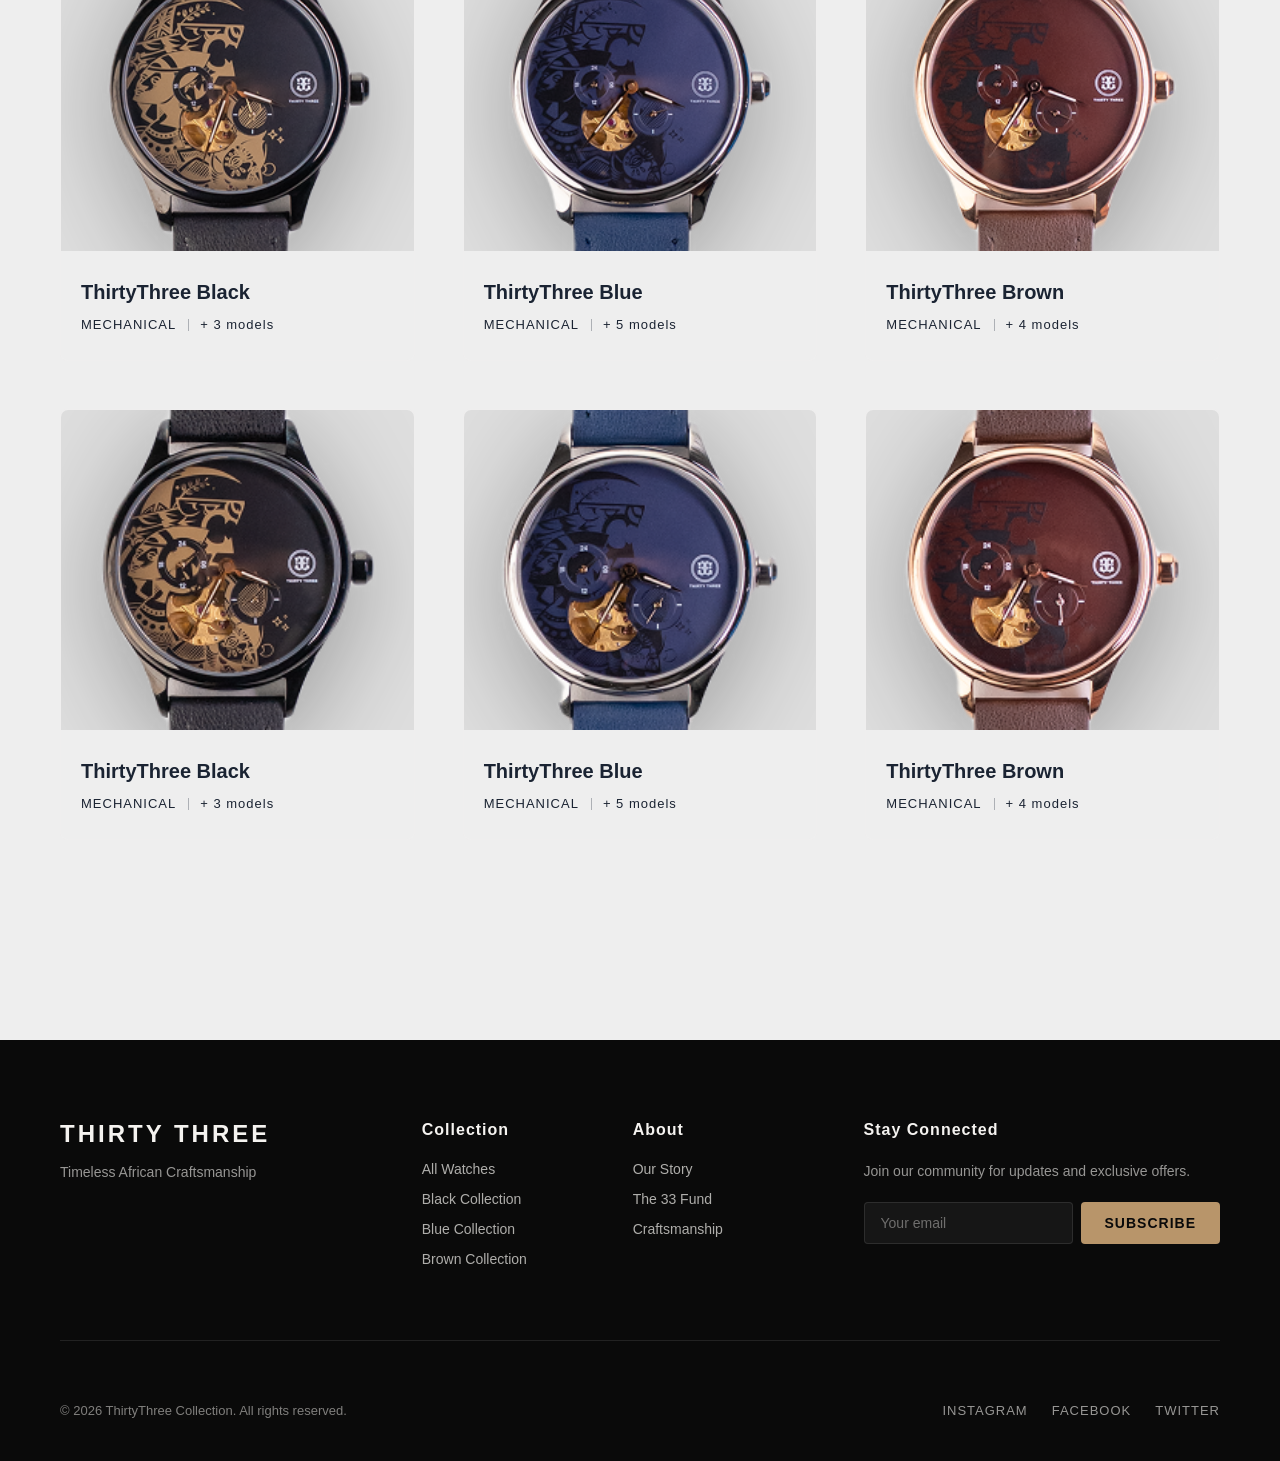
==== commit fb40e72d: "More watch sequence tweaks" ====
--- a/index.html
+++ b/index.html
@@ -111,7 +111,7 @@
     <div class="top-logo-brand" id="topLogoBrand">
       <a href="#home" class="brand-logo-link">
         <img
-          src="Assets/logo text - rexton.svg"
+          src="./Assets/logo text - rexton.svg"
           alt="ThirtyThree Collection"
           class="brand-logo"
         />
@@ -120,7 +120,7 @@
 
     <section class="hero" id="home">
       <div class="logo-watermark" id="logoWatermark">
-        <img src="Assets/Logomark NC - 1.png" alt="ThirtyThree Logo" />
+        <img src="./Assets/Logomark NC - 1.png" alt="ThirtyThree Logo" />
       </div>
 
       <div class="hero-label hero-label-top-left">
@@ -151,77 +151,12 @@
       <div class="watch-sequence-container">
         <img
           id="heroWatchSequence"
-          src="Assets/ThirtyThree ImageSequence/frame_00_delay-0.05s.webp"
+          src="./Assets/ThirtyThree ImageSequence/frame_50_delay-0.1s.webp"
           alt="ThirtyThree Watch"
           class="watch-sequence-image"
         />
       </div>
     </section>
-
-    <!-- <section class="watch-showcase">
-      <div class="watch-showcase-container">
-        <div class="watch-display">
-          <div class="watch-image active" data-watch="0">
-            <img
-              src="Assets/Black men front 01.png"
-              alt="Black Edition Watch"
-            />
-          </div>
-          <div class="watch-image" data-watch="1">
-            <img src="Assets/Blue men front 01.png" alt="Blue Edition Watch" />
-          </div>
-          <div class="watch-image" data-watch="2">
-            <img
-              src="Assets/Brown men front 01.png"
-              alt="Brown Edition Watch"
-            />
-          </div>
-        </div>
-      </div>
-    </section>
-
-    <section class="about-section" id="about">
-      <div class="about-container">
-        <div class="about-content">
-          <h2 class="about-title">Where Time Meets Heritage</h2>
-
-          <div class="about-text">
-            <p class="about-lead">
-              ThirtyThree Collection celebrates the intersection of precision
-              craftsmanship and African heritage, creating mechanical timepieces
-              that honor tradition while embracing timeless design.
-            </p>
-
-            <p>
-              Born from a vision at <strong>Thirty Three</strong> the year where
-              clarity emerged and purpose became defined—our collection
-              represents more than watches. Each piece embodies the journey of
-              intentional creation, where African artistry meets Swiss precision
-              in every mechanical detail.
-            </p>
-
-            <p>
-              Our skeleton watches reveal the intricate beauty within, a
-              transparent celebration of craftsmanship that invites you to
-              witness time in motion. From the symbolic engravings of the
-              African warrior to the delicate mechanics that power each piece,
-              ThirtyThree is a reminder that time is not just measured—it's
-              experienced.
-            </p>
-          </div>
-
-          <div class="about-fund">
-            <h3 class="fund-title">The 33 Fund</h3>
-            <p class="fund-description">
-              For every timepiece, we invest in Africa's creative future. The 33
-              Fund supports emerging talent with monthly fellowships, empowering
-              artists, designers, and innovators to pursue their craft without
-              compromise.
-            </p>
-          </div>
-        </div>
-      </div>
-    </section> -->
 
     <section class="shop-section" id="shop">
       <div class="shop-container">
--- a/style.css
+++ b/style.css
@@ -318,7 +318,7 @@
 }
 
 .brand-logo {
-  height: 48px;
+  height: 38px;
   width: auto;
   display: block;
   transition: all 0.4s cubic-bezier(0.4, 0, 0.2, 1);
@@ -326,7 +326,7 @@
 }
 
 .top-logo-brand.scrolled .brand-logo {
-  height: 36px;
+  height: 29px;
 }
 
 @media (max-width: 900px) {
@@ -339,11 +339,11 @@
   }
 
   .brand-logo {
-    height: 40px;
+    height: 32px;
   }
 
   .top-logo-brand.scrolled .brand-logo {
-    height: 32px;
+    height: 26px;
   }
 }
 
@@ -357,7 +357,7 @@
   }
 
   .brand-logo {
-    height: 36px;
+    height: 29px;
     max-width: calc(100vw - 32px);
   }
 }
@@ -372,11 +372,11 @@
   }
 
   .brand-logo {
-    height: 32px;
+    height: 26px;
   }
 
   .top-logo-brand.scrolled .brand-logo {
-    height: 26px;
+    height: 21px;
   }
 }
 
@@ -731,7 +731,7 @@
 
 @media (max-width: 1200px) {
   .hero {
-    min-height: 50vh;
+    min-height: 40vh;
     padding: 100px 40px 60px;
   }
 
@@ -775,7 +775,7 @@
 
 @media (max-width: 768px) {
   .hero {
-    min-height: 50vh;
+    min-height: 30vh;
     padding: 100px 20px 40px;
   }
 
@@ -820,8 +820,8 @@
 
 @media (max-width: 480px) {
   .hero {
-    min-height: 50vh;
-    padding: 80px 16px 30px;
+    min-height: 30vh;
+    padding: 70px 16px 20px;
   }
 
   .logo-watermark {
@@ -866,11 +866,12 @@
 
 .watch-sequence-section {
   position: relative;
-  min-height: 100vh;
+  min-height: 90vh;
   display: flex;
   align-items: center;
   justify-content: center;
-  padding: 60px 40px;
+  padding: 0;
+  margin-top: 0;
 }
 
 .watch-sequence-container {
@@ -886,8 +887,8 @@
 @media (max-width: 1200px) {
   .watch-sequence-section {
     min-height: 90vh;
-    padding: 50px 40px;
-    margin-top: -10vh;
+    padding: 0;
+    margin-top: 0;
   }
 
   .watch-sequence-container {
@@ -905,8 +906,8 @@
 @media (max-width: 768px) {
   .watch-sequence-section {
     min-height: 80vh;
-    padding: 40px 20px;
-    margin-top: -20vh;
+    padding: 0;
+    margin-top: 0;
   }
 
   .watch-sequence-container {
@@ -923,9 +924,9 @@
 
 @media (max-width: 480px) {
   .watch-sequence-section {
-    min-height: 70vh;
-    padding: 30px 16px;
-    margin-top: -30vh;
+    min-height: 50vh;
+    padding: 0;
+    margin-top: 0;
   }
 
   .watch-sequence-container {
@@ -1020,7 +1021,7 @@
 }
 
 .shop-container {
-  max-width: 1400px;
+  max-width: 1200px;
   margin: 0 auto;
 }
 
@@ -1152,7 +1153,7 @@
 }
 
 .watch-card-info {
-  padding: 28px 32px;
+  padding: 28px 20px;
 }
 
 .watch-name {
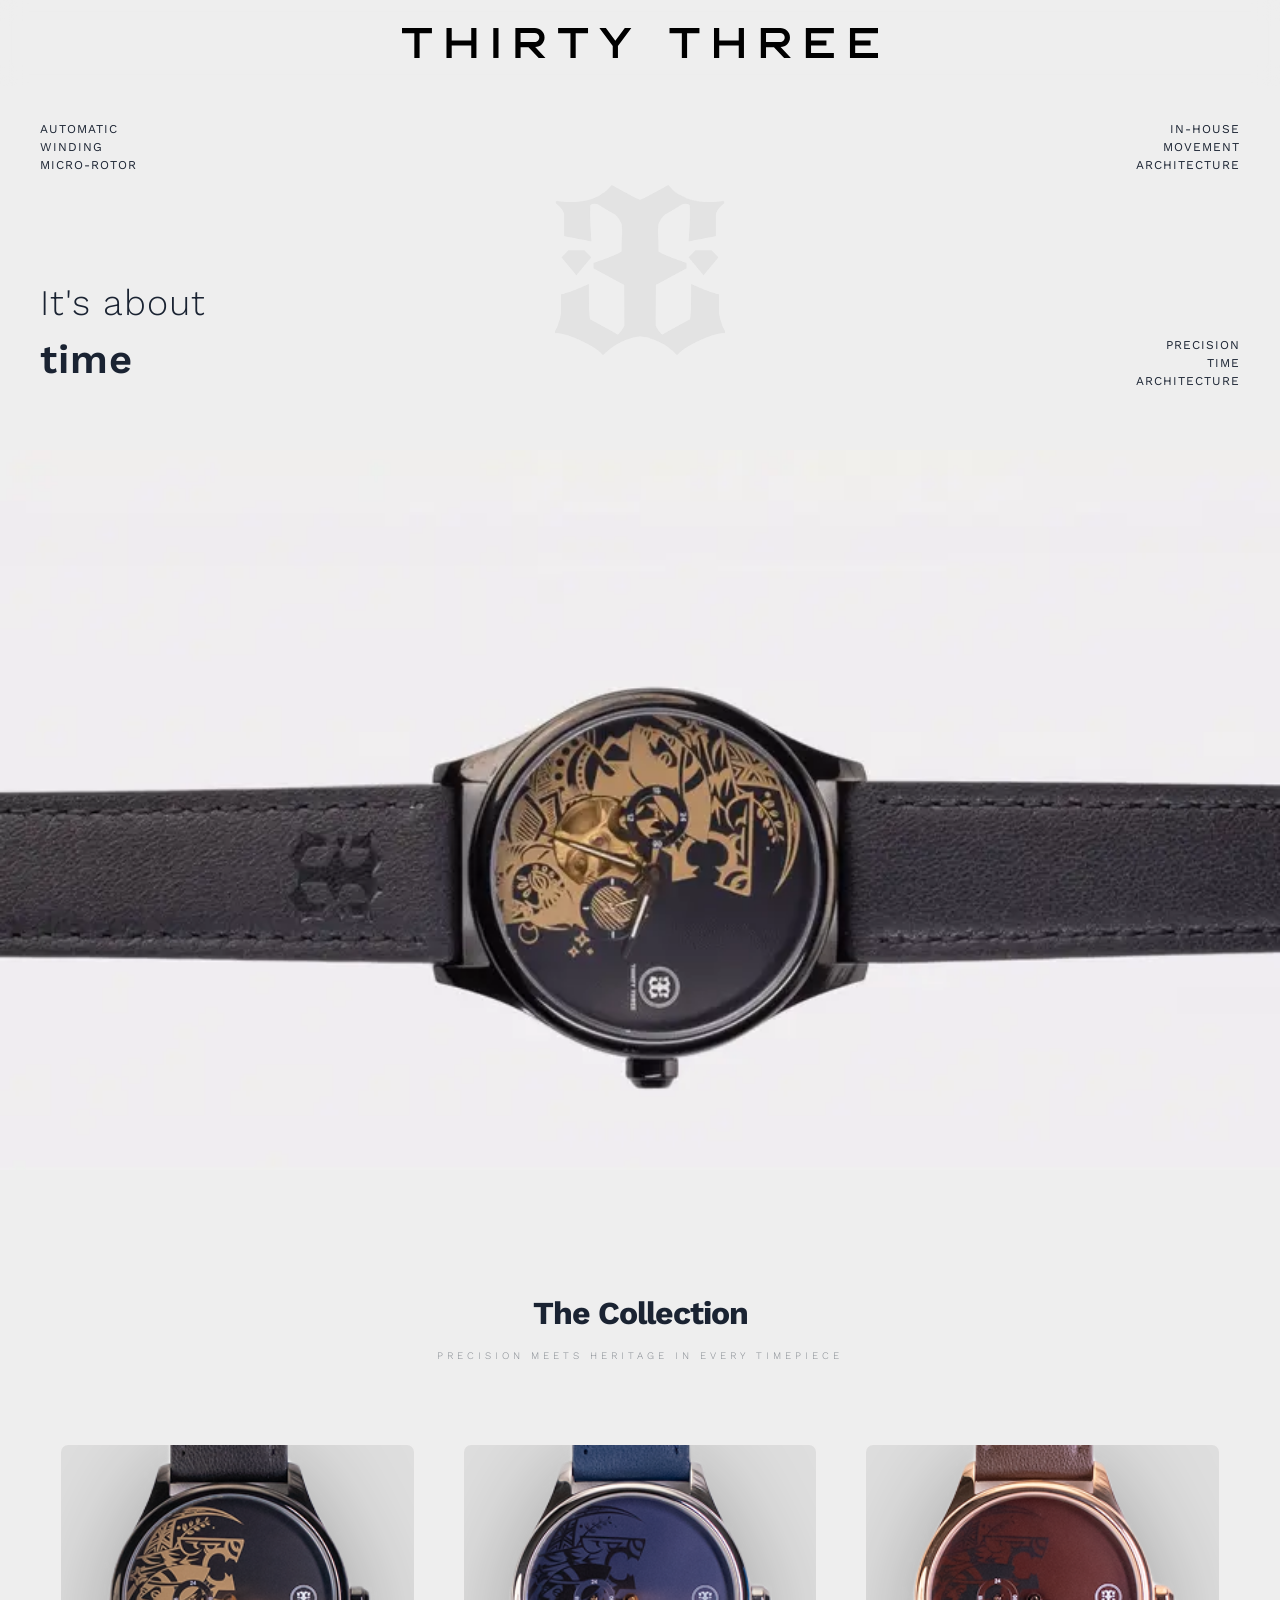
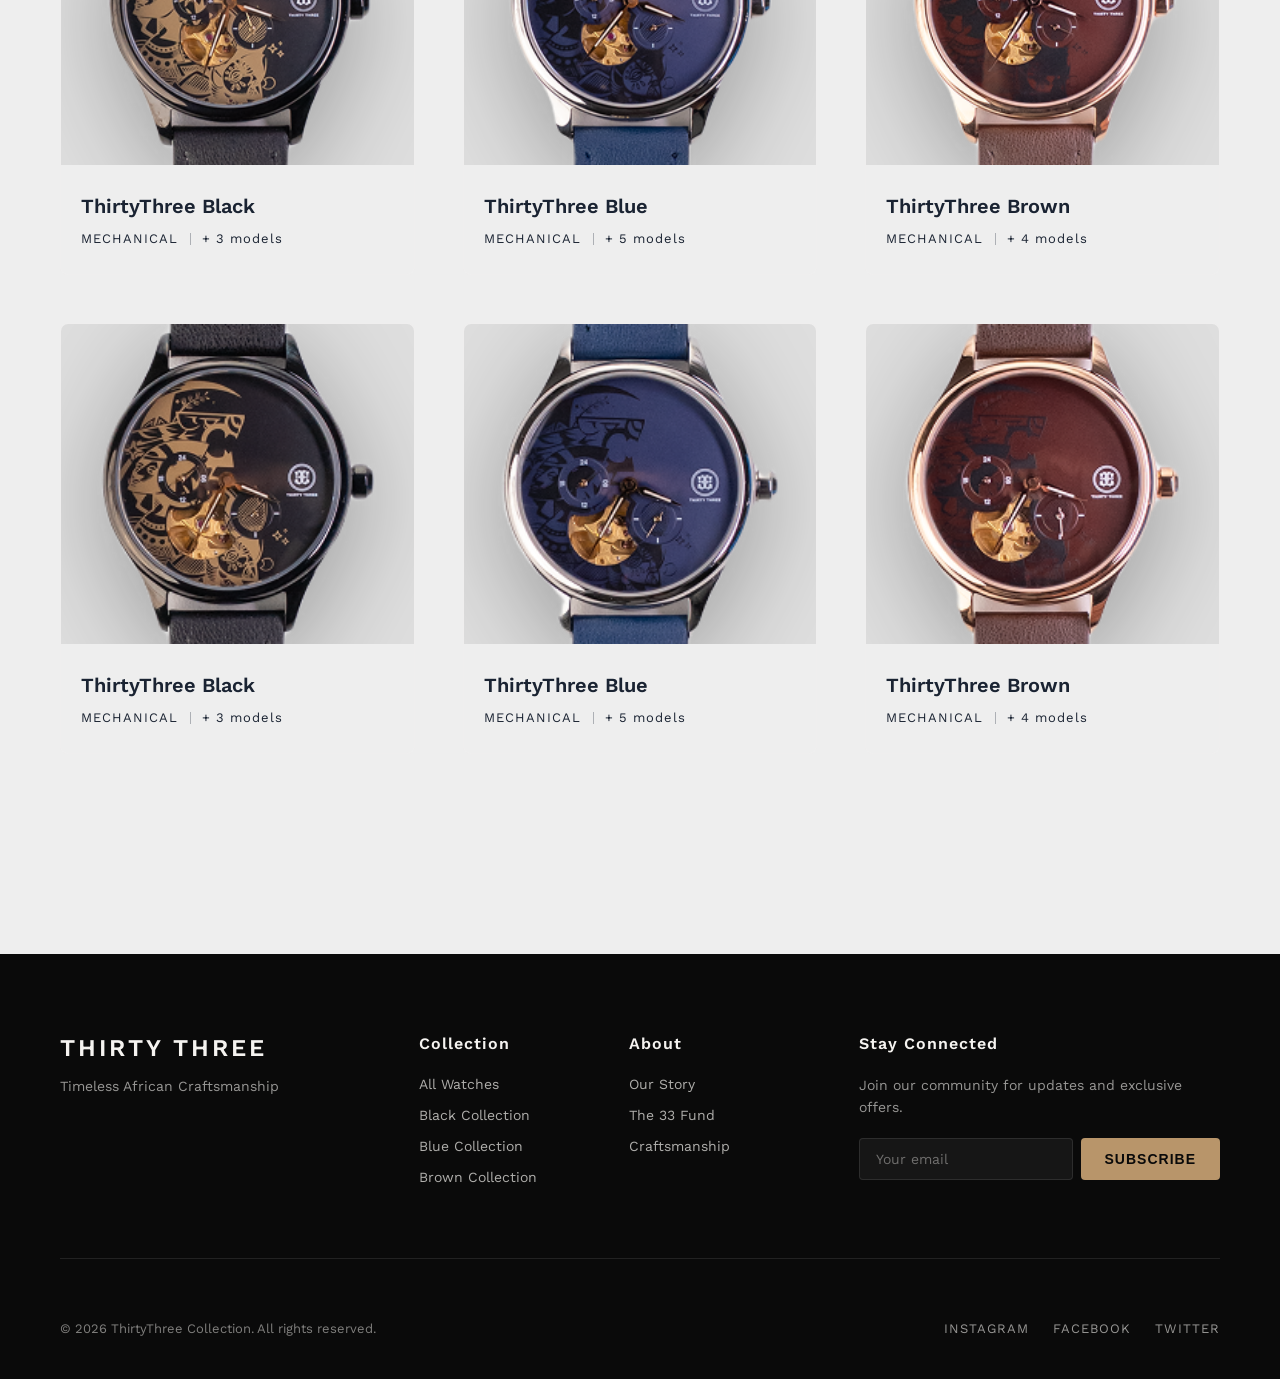
==== commit 3e620790: "Navigation Fix" ====
--- a/index.html
+++ b/index.html
@@ -71,11 +71,6 @@
 
     <link rel="preconnect" href="https://fonts.googleapis.com" />
     <link rel="preconnect" href="https://fonts.gstatic.com" crossorigin />
-
-    <link
-      href="https://fonts.googleapis.com/css2?family=Playfair+Display:wght@400;600;700&family=Cormorant+Garamond:wght@300;400;500;600&display=swap"
-      rel="stylesheet"
-    />
 
     <link rel="stylesheet" href="style.css" />
 
--- a/style.css
+++ b/style.css
@@ -1,3 +1,5 @@
+@import url("https://fonts.googleapis.com/css2?family=Work+Sans:ital,wght@0,100..900;1,100..900&display=swap");
+
 * {
   margin: 0;
   padding: 0;
@@ -40,7 +42,7 @@
 }
 
 body {
-  font-family: sans-serif;
+  font-family: "Work Sans", sans-serif;
   background: var(--off-white);
   color: var(--cream);
   overflow-x: hidden;
@@ -58,7 +60,7 @@
 h4,
 h5,
 h6 {
-  font-family: sans-serif;
+  font-family: "Work Sans", sans-serif;
   font-weight: 700;
   line-height: 1.2;
   color: var(--navy);
@@ -98,7 +100,7 @@
 }
 
 p {
-  font-family: sans-serif;
+  font-family: "Work Sans", sans-serif;
   font-size: var(--fs-base);
   font-weight: 400;
   line-height: 1.6;
@@ -107,7 +109,7 @@
 }
 
 .text-display {
-  font-family: sans-serif;
+  font-family: "Work Sans", sans-serif;
   font-size: var(--fs-8xl);
   font-weight: 700;
   letter-spacing: -3px;
@@ -115,7 +117,7 @@
 }
 
 .text-title {
-  font-family: sans-serif;
+  font-family: "Work Sans", sans-serif;
   font-size: var(--fs-6xl);
   font-weight: 700;
   letter-spacing: -1px;
@@ -291,7 +293,7 @@
   display: flex;
   justify-content: center;
   align-items: center;
-  padding: 32px 20px;
+  padding: 28px 20px;
   background: rgba(238, 238, 238, 0.95);
   backdrop-filter: blur(12px);
   transition: all 0.4s cubic-bezier(0.4, 0.2, 1);
@@ -318,7 +320,7 @@
 }
 
 .brand-logo {
-  height: 38px;
+  height: 30px;
   width: auto;
   display: block;
   transition: all 0.4s cubic-bezier(0.4, 0, 0.2, 1);
@@ -326,7 +328,7 @@
 }
 
 .top-logo-brand.scrolled .brand-logo {
-  height: 29px;
+  height: 26px;
 }
 
 @media (max-width: 900px) {
@@ -339,11 +341,11 @@
   }
 
   .brand-logo {
-    height: 32px;
+    height: 28px;
   }
 
   .top-logo-brand.scrolled .brand-logo {
-    height: 26px;
+    height: 25px;
   }
 }
 
@@ -357,8 +359,12 @@
   }
 
   .brand-logo {
-    height: 29px;
+    height: 25px;
     max-width: calc(100vw - 32px);
+  }
+
+  .top-logo-brand.scrolled .brand-logo {
+    height: 22px;
   }
 }
 
@@ -372,11 +378,11 @@
   }
 
   .brand-logo {
-    height: 26px;
+    height: 22px;
   }
 
   .top-logo-brand.scrolled .brand-logo {
-    height: 21px;
+    height: 18px;
   }
 }
 
@@ -648,11 +654,11 @@
 
 .logo-watermark {
   position: absolute;
-  top: 50%;
+  top: 60%;
   left: 50%;
   transform: translate(-50%, -50%);
-  width: 200px;
-  height: 200px;
+  width: 170px;
+  height: 170px;
   opacity: 0.04;
   pointer-events: none;
   z-index: 1;
@@ -676,10 +682,7 @@
   font-weight: 400;
   color: var(--navy);
   line-height: 1.5;
-  font-family:
-    system-ui,
-    -apple-system,
-    sans-serif;
+  font-family: "Work Sans", sans-serif;
 }
 
 .hero-label span {
@@ -713,10 +716,7 @@
   letter-spacing: 1px;
   color: var(--navy);
   line-height: 1.5;
-  font-family:
-    system-ui,
-    -apple-system,
-    sans-serif;
+  font-family: "Work Sans", sans-serif;
 }
 
 .headline-line {
@@ -736,8 +736,8 @@
   }
 
   .logo-watermark {
-    width: 180px;
-    height: 180px;
+    width: 150px;
+    height: 150px;
   }
 
   .hero-label {
@@ -780,8 +780,8 @@
   }
 
   .logo-watermark {
-    width: 150px;
-    height: 150px;
+    width: 110px;
+    height: 110px;
     opacity: 0.03;
   }
 
@@ -825,8 +825,8 @@
   }
 
   .logo-watermark {
-    width: 120px;
-    height: 120px;
+    width: 100px;
+    height: 100px;
   }
 
   .hero-label {
@@ -866,7 +866,7 @@
 
 .watch-sequence-section {
   position: relative;
-  min-height: 90vh;
+  min-height: 80vh;
   display: flex;
   align-items: center;
   justify-content: center;
@@ -886,7 +886,7 @@
 }
 @media (max-width: 1200px) {
   .watch-sequence-section {
-    min-height: 90vh;
+    min-height: 10vh;
     padding: 0;
     margin-top: 0;
   }
@@ -905,7 +905,7 @@
 
 @media (max-width: 768px) {
   .watch-sequence-section {
-    min-height: 80vh;
+    min-height: 10vh;
     padding: 0;
     margin-top: 0;
   }
@@ -924,7 +924,7 @@
 
 @media (max-width: 480px) {
   .watch-sequence-section {
-    min-height: 50vh;
+    min-height: 10vh;
     padding: 0;
     margin-top: 0;
   }
@@ -1034,7 +1034,7 @@
 }
 
 .section-title {
-  font-family: sans-serif;
+  font-family: "Work Sans", sans-serif;
   font-size: 32px;
   font-weight: 700;
   color: var(--navy);
@@ -1157,7 +1157,7 @@
 }
 
 .watch-name {
-  font-family: sans-serif;
+  font-family: "Work Sans", sans-serif;
   font-size: 20px;
   font-weight: 600;
   color: var(--navy);
@@ -1331,7 +1331,7 @@
 }
 
 .about-title {
-  font-family: sans-serif;
+  font-family: "Work Sans", sans-serif;
   font-size: 52px;
   font-weight: 700;
   color: var(--navy);
@@ -1371,7 +1371,7 @@
 }
 
 .fund-title {
-  font-family: sans-serif;
+  font-family: "Work Sans", sans-serif;
   font-size: 24px;
   font-weight: 600;
   color: var(--gold);
@@ -1493,7 +1493,7 @@
 }
 
 .footer-logo {
-  font-family: sans-serif;
+  font-family: "Work Sans", sans-serif;
   font-size: 24px;
   font-weight: 600;
   color: var(--cream);
@@ -1588,7 +1588,7 @@
 }
 
 .footer-heading {
-  font-family: sans-serif;
+  font-family: "Work Sans", sans-serif;
   font-size: 16px;
   font-weight: 600;
   color: var(--cream);
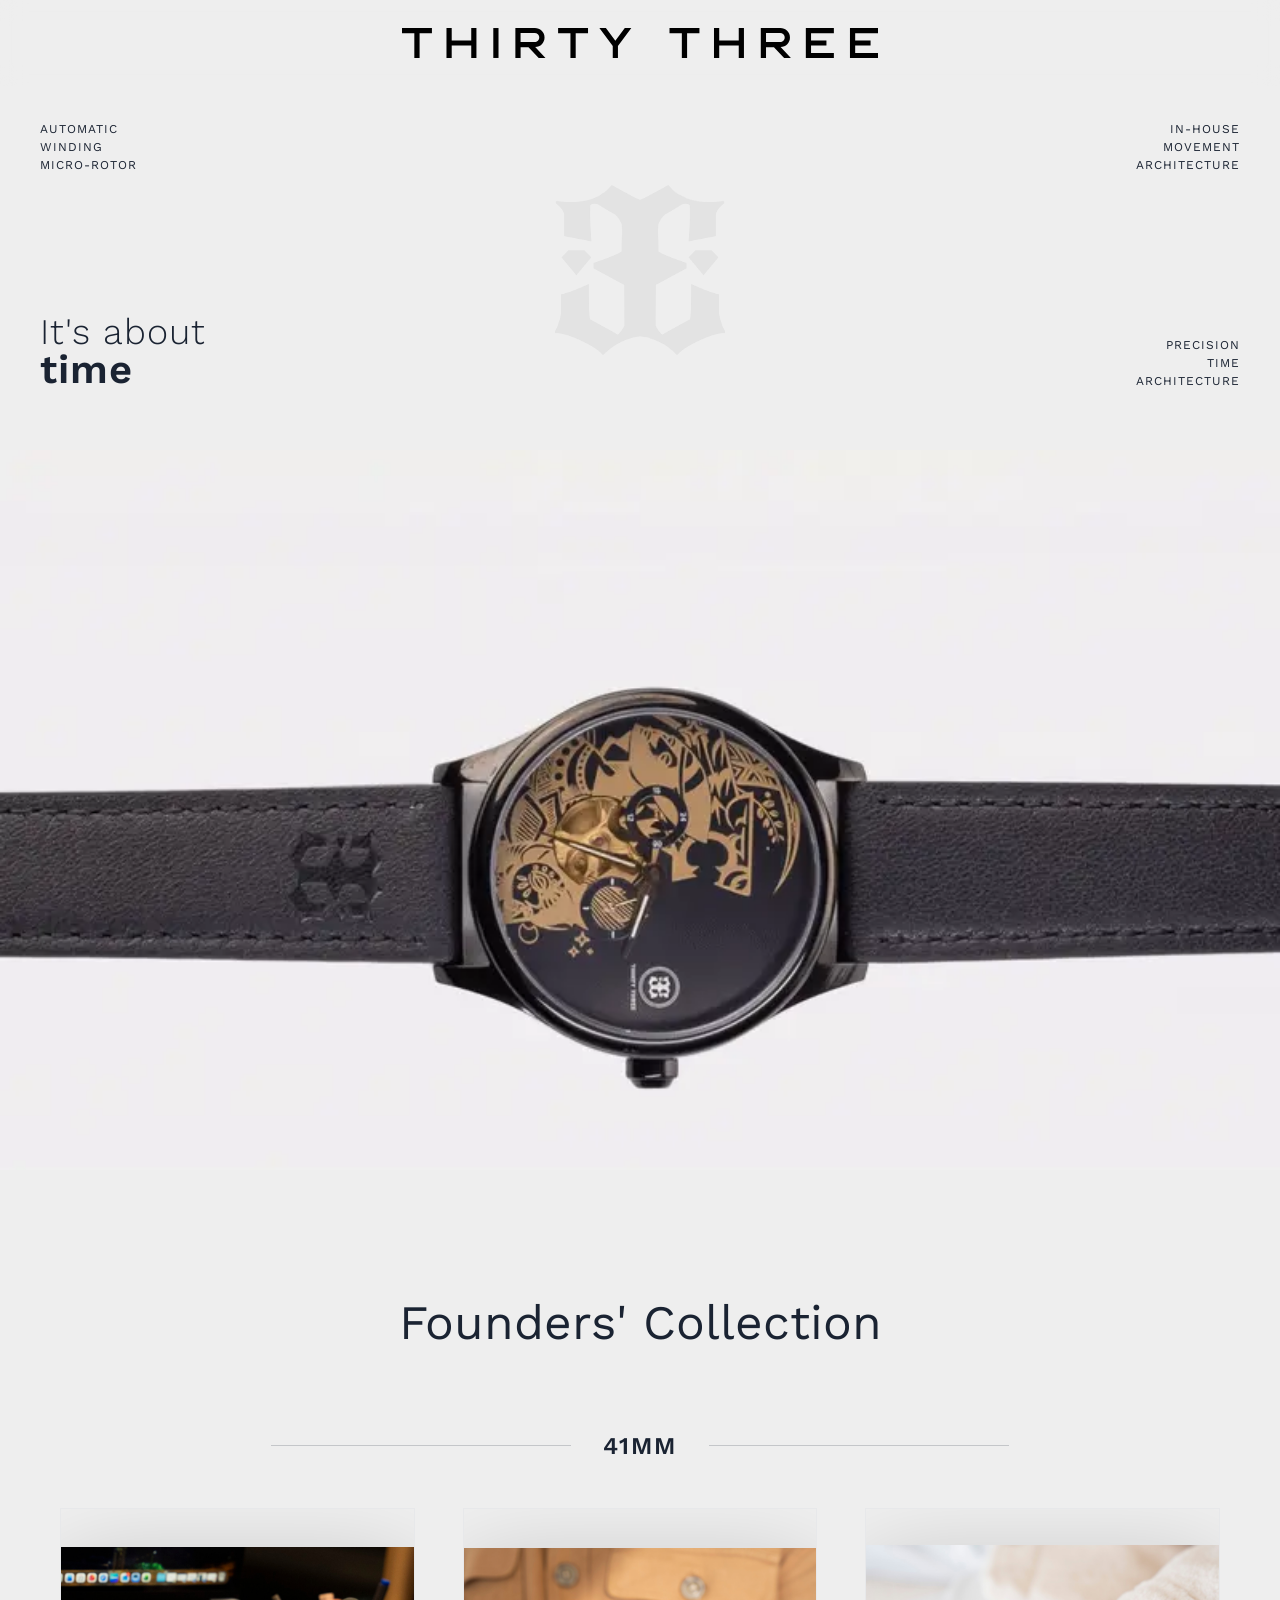
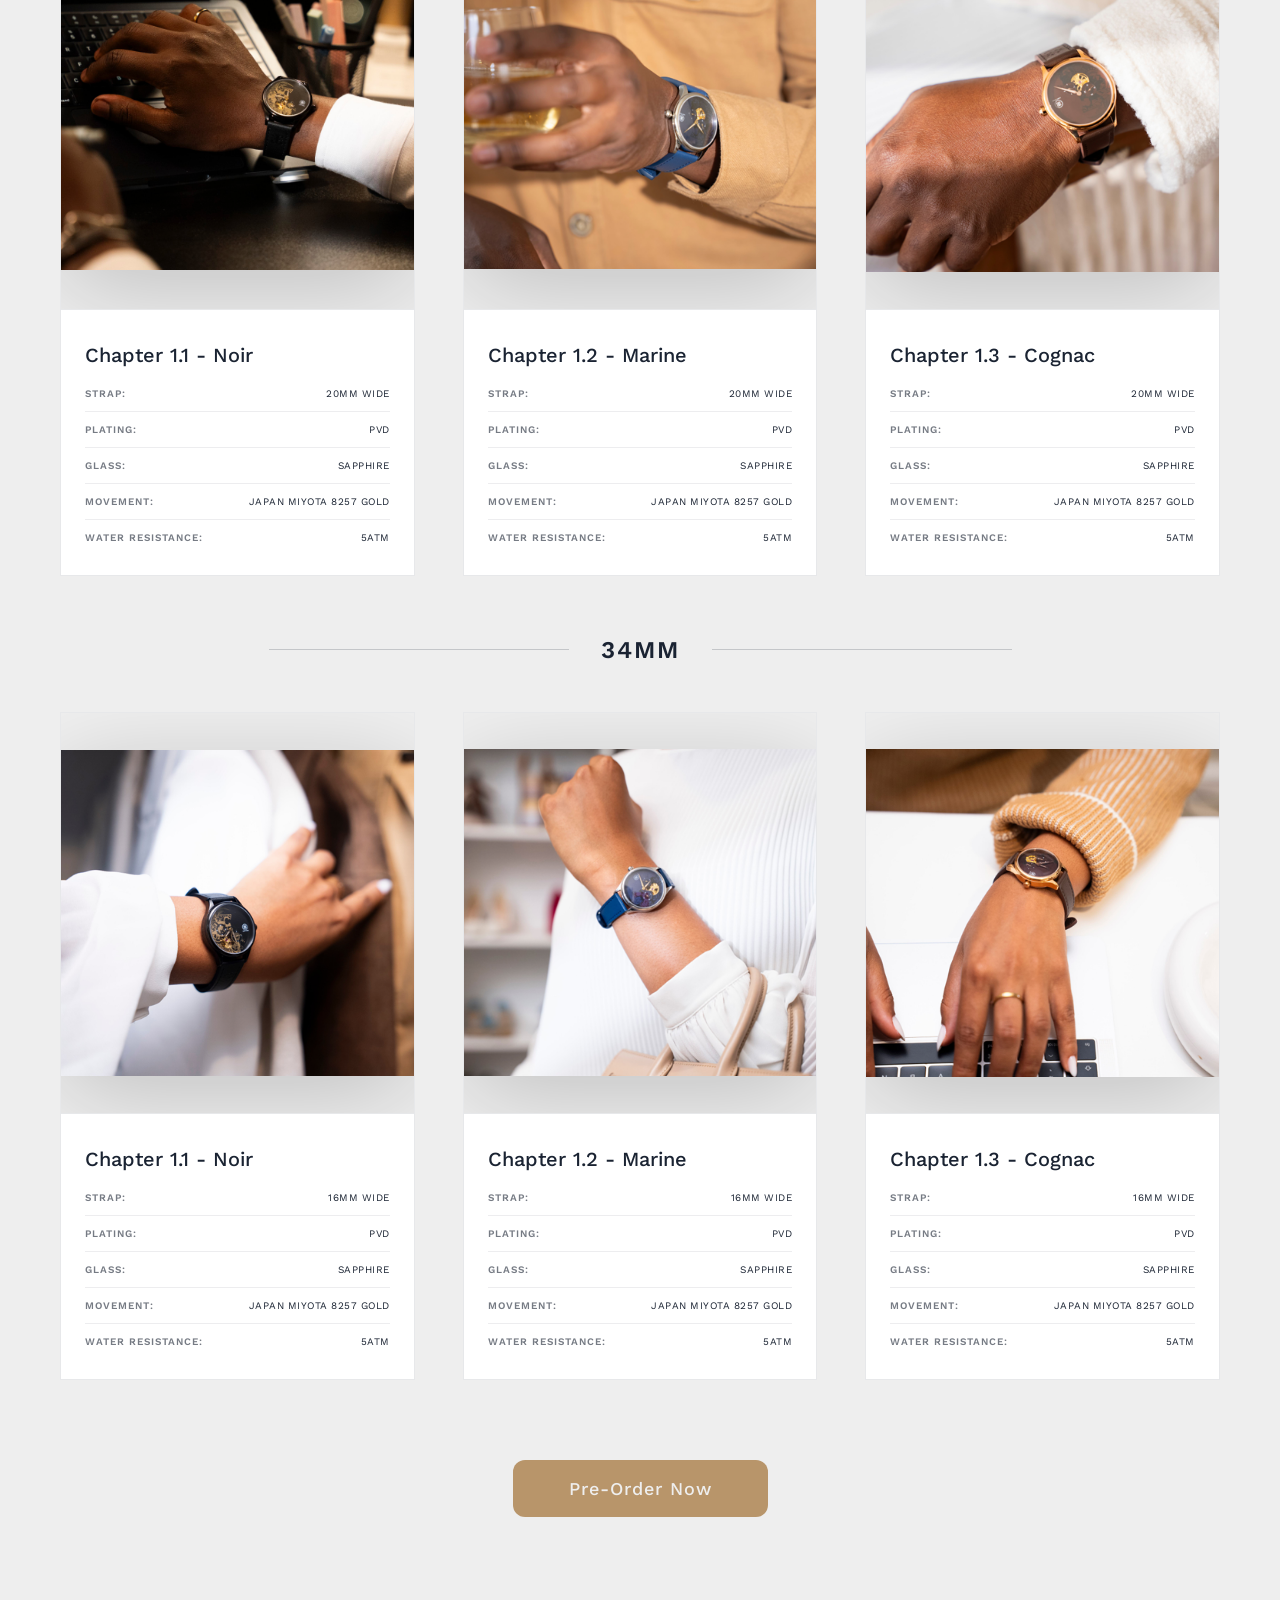
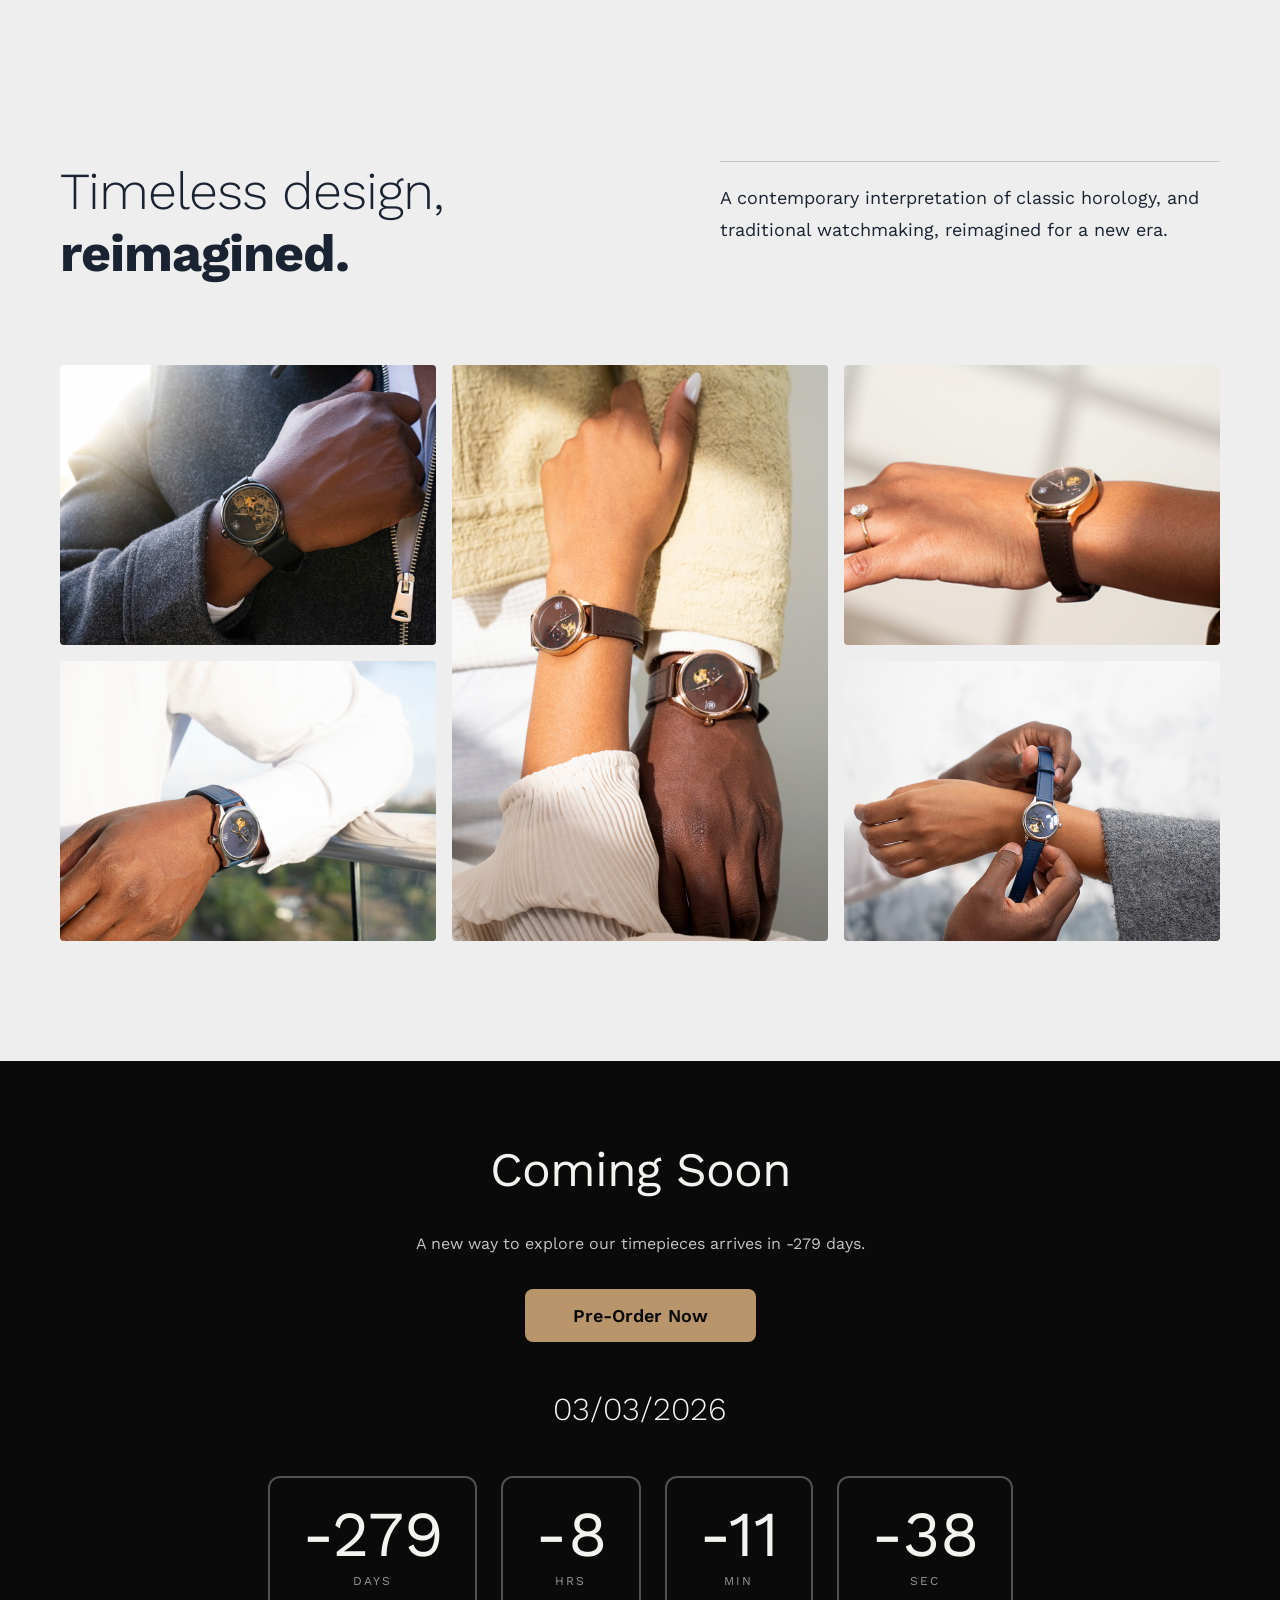
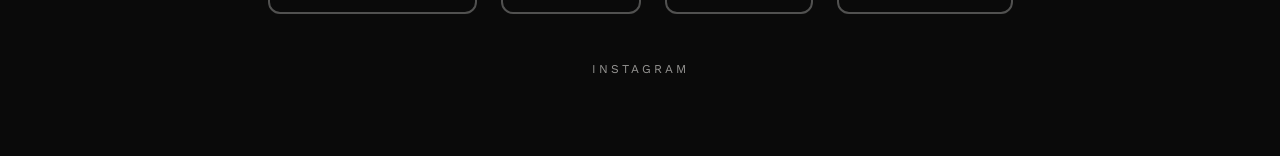
==== commit 66ca322c: "Preloader and New Layout" ====
--- a/index.html
+++ b/index.html
@@ -103,6 +103,22 @@
     </script>
   </head>
   <body>
+    <div class="preloader" id="preloader">
+      <div class="preloader-content">
+        <svg class="preloader-circle" viewBox="0 0 200 200">
+          <circle class="preloader-track" cx="100" cy="100" r="85" />
+          <circle
+            class="preloader-progress"
+            cx="100"
+            cy="100"
+            r="85"
+            id="progressCircle"
+          />
+        </svg>
+        <div class="preloader-percentage" id="preloaderPercentage">0%</div>
+      </div>
+    </div>
+
     <div class="top-logo-brand" id="topLogoBrand">
       <a href="#home" class="brand-logo-link">
         <img
@@ -115,7 +131,7 @@
 
     <section class="hero" id="home">
       <div class="logo-watermark" id="logoWatermark">
-        <img src="./Assets/Logomark NC - 1.png" alt="ThirtyThree Logo" />
+        <img src="./Assets/Logomark 01.png" alt="ThirtyThree Logo" />
       </div>
 
       <div class="hero-label hero-label-top-left">
@@ -156,31 +172,50 @@
     <section class="shop-section" id="shop">
       <div class="shop-container">
         <div class="section-header">
-          <h2 class="section-title">The Collection</h2>
-          <p class="section-subtitle">
-            Precision meets heritage in every timepiece
-          </p>
+          <h2 class="section-title">Founders' Collection</h2>
+        </div>
+
+        <div class="size-divider">
+          <span class="size-label">41MM</span>
         </div>
 
         <div class="watch-grid">
           <div class="watch-card">
             <div class="watch-card-image">
               <img
-                src="Assets/Black men front 02.png"
-                alt="ThirtyThree Heritage Black"
+                src="./Assets/Chapter 1.1 Noir/Noir M main 01.png"
+                alt="Chapter 1.1 - Noir"
                 class="main-image"
               />
               <img
-                src="Assets/Black men hover 01.png"
-                alt="ThirtyThree Heritage Black Side View"
+                src="./Assets/Chapter 1.1 Noir/Noir M hover 01.png"
+                alt="Chapter 1.1 - Noir Hover"
                 class="hover-image"
               />
             </div>
             <div class="watch-card-info">
-              <h3 class="watch-name">ThirtyThree Black</h3>
-              <div class="watch-specs">
-                <span class="watch-type">Mechanical</span>
-                <span class="watch-variants">+ 3 models</span>
+              <h3 class="watch-name">Chapter 1.1 - Noir</h3>
+              <div class="watch-specs-grid">
+                <div class="spec-item">
+                  <span class="spec-label">STRAP:</span>
+                  <span class="spec-value">20MM WIDE</span>
+                </div>
+                <div class="spec-item">
+                  <span class="spec-label">PLATING:</span>
+                  <span class="spec-value">PVD</span>
+                </div>
+                <div class="spec-item">
+                  <span class="spec-label">GLASS:</span>
+                  <span class="spec-value">SAPPHIRE</span>
+                </div>
+                <div class="spec-item">
+                  <span class="spec-label">MOVEMENT:</span>
+                  <span class="spec-value">JAPAN MIYOTA 8257 GOLD</span>
+                </div>
+                <div class="spec-item">
+                  <span class="spec-label">WATER RESISTANCE:</span>
+                  <span class="spec-value">5ATM</span>
+                </div>
               </div>
             </div>
           </div>
@@ -188,21 +223,39 @@
           <div class="watch-card">
             <div class="watch-card-image">
               <img
-                src="Assets/Blue men front 02.png"
-                alt="ThirtyThree Heritage Blue"
+                src="./Assets/Chapter 1.2 Marine/Marine M main 01.png"
+                alt="Chapter 1.2 - Marine"
                 class="main-image"
               />
               <img
-                src="Assets/Blue men hover 01.png"
-                alt="ThirtyThree Heritage Blue Side View"
+                src="./Assets/Chapter 1.2 Marine/Marine W hover 01.png"
+                alt="Chapter 1.2 - Marine Hover"
                 class="hover-image"
               />
             </div>
             <div class="watch-card-info">
-              <h3 class="watch-name">ThirtyThree Blue</h3>
-              <div class="watch-specs">
-                <span class="watch-type">Mechanical</span>
-                <span class="watch-variants">+ 5 models</span>
+              <h3 class="watch-name">Chapter 1.2 - Marine</h3>
+              <div class="watch-specs-grid">
+                <div class="spec-item">
+                  <span class="spec-label">STRAP:</span>
+                  <span class="spec-value">20MM WIDE</span>
+                </div>
+                <div class="spec-item">
+                  <span class="spec-label">PLATING:</span>
+                  <span class="spec-value">PVD</span>
+                </div>
+                <div class="spec-item">
+                  <span class="spec-label">GLASS:</span>
+                  <span class="spec-value">SAPPHIRE</span>
+                </div>
+                <div class="spec-item">
+                  <span class="spec-label">MOVEMENT:</span>
+                  <span class="spec-value">JAPAN MIYOTA 8257 GOLD</span>
+                </div>
+                <div class="spec-item">
+                  <span class="spec-label">WATER RESISTANCE:</span>
+                  <span class="spec-value">5ATM</span>
+                </div>
               </div>
             </div>
           </div>
@@ -210,43 +263,85 @@
           <div class="watch-card">
             <div class="watch-card-image">
               <img
-                src="Assets/Brown men front 02.png"
-                alt="ThirtyThree Heritage Brown"
+                src="./Assets/Chapter 1.3 Cognac/Cognac M main 01.png"
+                alt="Chapter 1.3 - Cognac"
                 class="main-image"
               />
               <img
-                src="Assets/Brown men hover 01.png"
-                alt="ThirtyThree Heritage Brown Side View"
+                src="./Assets/Chapter 1.3 Cognac/Cognac M hover 01.png"
+                alt="Chapter 1.3 - Cognac Hover"
                 class="hover-image"
               />
             </div>
             <div class="watch-card-info">
-              <h3 class="watch-name">ThirtyThree Brown</h3>
-              <div class="watch-specs">
-                <span class="watch-type">Mechanical</span>
-                <span class="watch-variants">+ 4 models</span>
+              <h3 class="watch-name">Chapter 1.3 - Cognac</h3>
+              <div class="watch-specs-grid">
+                <div class="spec-item">
+                  <span class="spec-label">STRAP:</span>
+                  <span class="spec-value">20MM WIDE</span>
+                </div>
+                <div class="spec-item">
+                  <span class="spec-label">PLATING:</span>
+                  <span class="spec-value">PVD</span>
+                </div>
+                <div class="spec-item">
+                  <span class="spec-label">GLASS:</span>
+                  <span class="spec-value">SAPPHIRE</span>
+                </div>
+                <div class="spec-item">
+                  <span class="spec-label">MOVEMENT:</span>
+                  <span class="spec-value">JAPAN MIYOTA 8257 GOLD</span>
+                </div>
+                <div class="spec-item">
+                  <span class="spec-label">WATER RESISTANCE:</span>
+                  <span class="spec-value">5ATM</span>
+                </div>
               </div>
             </div>
           </div>
-
+        </div>
+
+        <div class="size-divider">
+          <span class="size-label">34MM</span>
+        </div>
+
+        <div class="watch-grid">
           <div class="watch-card">
             <div class="watch-card-image">
               <img
-                src="Assets/Black women front 02.png"
-                alt="ThirtyThree Heritage Black"
+                src="./Assets/Chapter 1.1 Noir/Noir W main 01.png"
+                alt="Chapter 1.1 - Noir"
                 class="main-image"
               />
               <img
-                src="Assets/Black women hover 01.png"
-                alt="ThirtyThree Heritage Black Side View"
+                src="./Assets/Chapter 1.1 Noir/Noir W hover 01.png"
+                alt="Chapter 1.1 - Noir Hover"
                 class="hover-image"
               />
             </div>
             <div class="watch-card-info">
-              <h3 class="watch-name">ThirtyThree Black</h3>
-              <div class="watch-specs">
-                <span class="watch-type">Mechanical</span>
-                <span class="watch-variants">+ 3 models</span>
+              <h3 class="watch-name">Chapter 1.1 - Noir</h3>
+              <div class="watch-specs-grid">
+                <div class="spec-item">
+                  <span class="spec-label">STRAP:</span>
+                  <span class="spec-value">16MM WIDE</span>
+                </div>
+                <div class="spec-item">
+                  <span class="spec-label">PLATING:</span>
+                  <span class="spec-value">PVD</span>
+                </div>
+                <div class="spec-item">
+                  <span class="spec-label">GLASS:</span>
+                  <span class="spec-value">SAPPHIRE</span>
+                </div>
+                <div class="spec-item">
+                  <span class="spec-label">MOVEMENT:</span>
+                  <span class="spec-value">JAPAN MIYOTA 8257 GOLD</span>
+                </div>
+                <div class="spec-item">
+                  <span class="spec-label">WATER RESISTANCE:</span>
+                  <span class="spec-value">5ATM</span>
+                </div>
               </div>
             </div>
           </div>
@@ -254,21 +349,39 @@
           <div class="watch-card">
             <div class="watch-card-image">
               <img
-                src="Assets/Blue women front 02.png"
-                alt="ThirtyThree Heritage Blue"
+                src="./Assets/Chapter 1.2 Marine/Marine W main 01.png"
+                alt="Chapter 1.2 - Marine"
                 class="main-image"
               />
               <img
-                src="Assets/Blue women hover 01.png"
-                alt="ThirtyThree Heritage Blue Side View"
+                src="./Assets/Chapter 1.2 Marine/Marine W hover 01.png"
+                alt="Chapter 1.2 - Marine Hover"
                 class="hover-image"
               />
             </div>
             <div class="watch-card-info">
-              <h3 class="watch-name">ThirtyThree Blue</h3>
-              <div class="watch-specs">
-                <span class="watch-type">Mechanical</span>
-                <span class="watch-variants">+ 5 models</span>
+              <h3 class="watch-name">Chapter 1.2 - Marine</h3>
+              <div class="watch-specs-grid">
+                <div class="spec-item">
+                  <span class="spec-label">STRAP:</span>
+                  <span class="spec-value">16MM WIDE</span>
+                </div>
+                <div class="spec-item">
+                  <span class="spec-label">PLATING:</span>
+                  <span class="spec-value">PVD</span>
+                </div>
+                <div class="spec-item">
+                  <span class="spec-label">GLASS:</span>
+                  <span class="spec-value">SAPPHIRE</span>
+                </div>
+                <div class="spec-item">
+                  <span class="spec-label">MOVEMENT:</span>
+                  <span class="spec-value">JAPAN MIYOTA 8257 GOLD</span>
+                </div>
+                <div class="spec-item">
+                  <span class="spec-label">WATER RESISTANCE:</span>
+                  <span class="spec-value">5ATM</span>
+                </div>
               </div>
             </div>
           </div>
@@ -276,22 +389,94 @@
           <div class="watch-card">
             <div class="watch-card-image">
               <img
-                src="Assets/Brown women front 02.png"
-                alt="ThirtyThree Heritage Brown"
+                src="./Assets/Chapter 1.3 Cognac/Cognac W main 01.png"
+                alt="Chapter 1.3 - Cognac"
                 class="main-image"
               />
               <img
-                src="Assets/Brown women hover 01.png"
-                alt="ThirtyThree Heritage Brown Side View"
+                src="./Assets/Chapter 1.3 Cognac/Cognac W hover 01.png"
+                alt="Chapter 1.3 - Cognac Hover"
                 class="hover-image"
               />
             </div>
             <div class="watch-card-info">
-              <h3 class="watch-name">ThirtyThree Brown</h3>
-              <div class="watch-specs">
-                <span class="watch-type">Mechanical</span>
-                <span class="watch-variants">+ 4 models</span>
+              <h3 class="watch-name">Chapter 1.3 - Cognac</h3>
+              <div class="watch-specs-grid">
+                <div class="spec-item">
+                  <span class="spec-label">STRAP:</span>
+                  <span class="spec-value">16MM WIDE</span>
+                </div>
+                <div class="spec-item">
+                  <span class="spec-label">PLATING:</span>
+                  <span class="spec-value">PVD</span>
+                </div>
+                <div class="spec-item">
+                  <span class="spec-label">GLASS:</span>
+                  <span class="spec-value">SAPPHIRE</span>
+                </div>
+                <div class="spec-item">
+                  <span class="spec-label">MOVEMENT:</span>
+                  <span class="spec-value">JAPAN MIYOTA 8257 GOLD</span>
+                </div>
+                <div class="spec-item">
+                  <span class="spec-label">WATER RESISTANCE:</span>
+                  <span class="spec-value">5ATM</span>
+                </div>
               </div>
+            </div>
+          </div>
+        </div>
+
+        <div class="shop-cta">
+          <a href="#" class="btn btn-primary btn-lg">Pre-Order Now</a>
+        </div>
+      </div>
+    </section>
+
+    <section class="lifestyle-section">
+      <div class="lifestyle-container">
+        <div class="lifestyle-content">
+          <div class="lifestyle-text">
+            <h2 class="lifestyle-title">
+              Timeless design,<br />
+              <span class="lifestyle-title-bold">reimagined.</span>
+            </h2>
+            <p class="lifestyle-description">
+              A contemporary interpretation of classic horology, and traditional
+              watchmaking, reimagined for a new era.
+            </p>
+          </div>
+
+          <div class="lifestyle-grid">
+            <div class="lifestyle-image lifestyle-image-1">
+              <img
+                src="./Assets/Lifestyle/Lifestyle 01.png"
+                alt="Watch lifestyle"
+              />
+            </div>
+            <div class="lifestyle-image lifestyle-image-2">
+              <img
+                src="./Assets/Lifestyle/Lifestyle 02.png"
+                alt="Watch lifestyle"
+              />
+            </div>
+            <div class="lifestyle-image lifestyle-image-3">
+              <img
+                src="./Assets/Lifestyle/Lifestyle 03.png"
+                alt="Watch lifestyle"
+              />
+            </div>
+            <div class="lifestyle-image lifestyle-image-4">
+              <img
+                src="./Assets/Lifestyle/Lifestyle 04.png"
+                alt="Watch lifestyle"
+              />
+            </div>
+            <div class="lifestyle-image lifestyle-image-5">
+              <img
+                src="./Assets/Lifestyle/Lifestyle 05.png"
+                alt="Watch lifestyle"
+              />
             </div>
           </div>
         </div>
@@ -300,62 +485,38 @@
 
     <footer class="footer">
       <div class="footer-container">
-        <div class="footer-top">
-          <div class="footer-brand">
-            <h3 class="footer-logo">Thirty Three</h3>
-            <p class="footer-tagline">Timeless African Craftsmanship</p>
-          </div>
-
-          <div class="footer-links">
-            <h4 class="footer-heading">Collection</h4>
-            <ul>
-              <li><a href="#shop">All Watches</a></li>
-              <li><a href="#shop">Black Collection</a></li>
-              <li><a href="#shop">Blue Collection</a></li>
-              <li><a href="#shop">Brown Collection</a></li>
-            </ul>
-          </div>
-
-          <div class="footer-links">
-            <h4 class="footer-heading">About</h4>
-            <ul>
-              <li><a href="#about">Our Story</a></li>
-              <li><a href="#about">The 33 Fund</a></li>
-              <li><a href="#about">Craftsmanship</a></li>
-            </ul>
-          </div>
-
-          <div class="footer-newsletter">
-            <h4 class="footer-heading">Stay Connected</h4>
-            <p class="newsletter-text">
-              Join our community for updates and exclusive offers.
-            </p>
-            <form class="newsletter-form">
-              <input
-                type="email"
-                placeholder="Your email"
-                class="newsletter-input"
-                required
-              />
-              <button type="submit" class="newsletter-button">Subscribe</button>
-            </form>
-          </div>
-        </div>
-
-        <div class="footer-bottom">
-          <p class="footer-copyright">
-            © 2026 ThirtyThree Collection. All rights reserved.
-          </p>
-
-          <div class="footer-social">
-            <a href="#" aria-label="Instagram">Instagram</a>
-            <a href="#" aria-label="Facebook">Facebook</a>
-            <a href="#" aria-label="Twitter">Twitter</a>
-          </div>
-        </div>
+        <h2 class="footer-title">Coming Soon</h2>
+        <p class="footer-subtitle">
+          A new way to explore our timepieces arrives in
+          <span class="footer-days-text">27</span> days.
+        </p>
+
+        <a href="#" class="footer-cta-button">Pre-Order Now</a>
+
+        <div class="footer-date">03/03/2026</div>
+
+        <div class="footer-countdown">
+          <div class="countdown-box">
+            <div class="countdown-number countdown-number-days">27</div>
+            <div class="countdown-label">DAYS</div>
+          </div>
+          <div class="countdown-box">
+            <div class="countdown-number countdown-number-hours">10</div>
+            <div class="countdown-label">HRS</div>
+          </div>
+          <div class="countdown-box">
+            <div class="countdown-number countdown-number-minutes">59</div>
+            <div class="countdown-label">MIN</div>
+          </div>
+          <div class="countdown-box">
+            <div class="countdown-number countdown-number-seconds">45</div>
+            <div class="countdown-label">SEC</div>
+          </div>
+        </div>
+
+        <a href="#" class="footer-instagram">INSTAGRAM</a>
       </div>
     </footer>
-
     <script src="script.js"></script>
   </body>
 </html>
--- a/style.css
+++ b/style.css
@@ -279,6 +279,102 @@
 
   p {
     font-size: 14px;
+  }
+}
+
+/* ==================== PRELOADER ==================== */
+
+/* ==================== PRELOADER ==================== */
+
+.preloader {
+  position: fixed;
+  top: 0;
+  left: 0;
+  width: 100%;
+  height: 100%;
+  background: var(--off-white);
+  display: flex;
+  align-items: center;
+  justify-content: center;
+  z-index: 9999;
+  opacity: 1;
+  transition: opacity 0.8s ease;
+}
+
+.preloader.hidden {
+  opacity: 0;
+  pointer-events: none;
+}
+
+body.loading {
+  overflow: hidden;
+}
+
+body.loading .top-logo-brand,
+body.loading .hero,
+body.loading .watch-sequence-section {
+  opacity: 0;
+}
+
+.top-logo-brand,
+.hero,
+.watch-sequence-section {
+  transition: opacity 0.8s ease 0.3s;
+}
+
+body.loaded .top-logo-brand,
+body.loaded .hero,
+body.loaded .watch-sequence-section {
+  opacity: 1;
+}
+
+.preloader-content {
+  position: relative;
+  width: 200px;
+  height: 200px;
+}
+
+.preloader-circle {
+  width: 100%;
+  height: 100%;
+  transform: rotate(-90deg);
+}
+
+.preloader-track {
+  fill: none;
+  stroke: rgba(26, 35, 50, 0.1);
+  stroke-width: 4;
+}
+
+.preloader-progress {
+  fill: none;
+  stroke: var(--gold);
+  stroke-width: 4;
+  stroke-linecap: round;
+  stroke-dasharray: 534;
+  stroke-dashoffset: 534;
+  transition: stroke-dashoffset 0.1s linear;
+}
+
+.preloader-percentage {
+  position: absolute;
+  top: 50%;
+  left: 50%;
+  transform: translate(-50%, -50%);
+  font-family: "Work Sans", sans-serif;
+  font-size: 32px;
+  font-weight: 600;
+  color: var(--navy);
+}
+
+@media (max-width: 480px) {
+  .preloader-content {
+    width: 160px;
+    height: 160px;
+  }
+
+  .preloader-percentage {
+    font-size: 28px;
   }
 }
 
@@ -715,7 +811,7 @@
   flex-direction: column;
   letter-spacing: 1px;
   color: var(--navy);
-  line-height: 1.5;
+  line-height: 1;
   font-family: "Work Sans", sans-serif;
 }
 
@@ -775,7 +871,7 @@
 
 @media (max-width: 768px) {
   .hero {
-    min-height: 30vh;
+    min-height: 40vh;
     padding: 100px 20px 40px;
   }
 
@@ -786,7 +882,7 @@
   }
 
   .hero-label {
-    font-size: 9px;
+    font-size: 8px;
   }
 
   .hero-label-top-left {
@@ -810,11 +906,11 @@
   }
 
   .headline-line {
-    font-size: 28px;
+    font-size: 20px;
   }
 
   .headline-accent {
-    font-size: 32px;
+    font-size: 24px;
   }
 }
 
@@ -830,7 +926,7 @@
   }
 
   .hero-label {
-    font-size: 8px;
+    font-size: 7px;
   }
 
   .hero-label-top-left {
@@ -854,11 +950,11 @@
   }
 
   .headline-line {
-    font-size: 24px;
+    font-size: 18px;
   }
 
   .headline-accent {
-    font-size: 28px;
+    font-size: 22px;
   }
 }
 
@@ -1021,7 +1117,7 @@
 }
 
 .shop-container {
-  max-width: 1200px;
+  max-width: 1400px;
   margin: 0 auto;
 }
 
@@ -1035,43 +1131,83 @@
 
 .section-title {
   font-family: "Work Sans", sans-serif;
-  font-size: 32px;
-  font-weight: 700;
+  font-size: 48px;
+  font-weight: 400;
   color: var(--navy);
-  margin-bottom: 16px;
-  letter-spacing: -1px;
-}
-
-.section-subtitle {
-  font-size: 10px;
-  letter-spacing: 4px;
-  text-transform: uppercase;
-  color: rgba(26, 35, 50, 0.5);
-  font-weight: 300;
+  margin-bottom: 0;
+  letter-spacing: 0;
+}
+
+.size-divider {
+  display: flex;
+  align-items: center;
+  justify-content: center;
+  margin: 60px 0 48px;
+  gap: 32px;
+}
+
+.size-divider::before,
+.size-divider::after {
+  content: "";
+  flex: 1;
+  height: 1px;
+  background: rgba(26, 35, 50, 0.2);
+  max-width: 300px;
+}
+
+.size-label {
+  font-size: 24px;
+  font-weight: 600;
+  color: var(--navy);
+  letter-spacing: 2px;
 }
 
 .watch-grid {
   display: grid;
   grid-template-columns: repeat(3, 1fr);
   gap: 48px;
-  margin-bottom: 80px;
+  margin-bottom: 48px;
 }
 
 .shop-cta {
   text-align: center;
+  margin-top: 80px;
   opacity: 0;
   transform: translateY(20px);
   animation: fadeInUp 1s ease forwards 0.8s;
 }
 
+.shop-cta .btn {
+  padding: 18px 56px;
+  background: var(--gold);
+  color: var(--off-white);
+  border: none;
+  border-radius: 12px;
+  font-size: 18px;
+  font-weight: 500;
+  letter-spacing: 1px;
+  text-transform: none;
+  transition: all 0.3s ease;
+}
+
+.shop-cta .btn::before {
+  display: none;
+}
+
+.shop-cta .btn:hover {
+  background: #c9a677;
+  color: var(--off-white);
+  transform: translateY(-2px);
+  box-shadow: 0 10px 40px rgba(184, 149, 106, 0.3);
+}
+
 .watch-card {
-  background: rgba(245, 243, 240, 0.03);
-  border: 1px solid rgba(245, 243, 240, 0.08);
-  border-radius: 8px;
+  background: #fff;
+  border: 1px solid rgba(26, 35, 50, 0.1);
+  border-radius: 0;
   overflow: hidden;
   cursor: pointer;
   transition: all 0.4s cubic-bezier(0.4, 0, 0.2, 1);
-
   opacity: 0;
   transform: translateY(40px);
   animation: fadeInUp 0.8s ease forwards;
@@ -1085,32 +1221,22 @@
 }
 .watch-card:nth-child(3) {
   animation-delay: 0.3s;
-}
-.watch-card:nth-child(4) {
-  animation-delay: 0.4s;
-}
-.watch-card:nth-child(5) {
-  animation-delay: 0.5s;
-}
-.watch-card:nth-child(6) {
-  animation-delay: 0.6s;
 }
 
 .watch-card:hover {
   transform: translateY(-8px);
   border-color: rgba(184, 149, 106, 0.3);
   box-shadow: 0 20px 60px rgba(184, 149, 106, 0.15);
-  background: rgba(245, 243, 240, 0.05);
 }
 
 .watch-card-image {
   position: relative;
-  background: rgb(222, 222, 222);
+  background: #f0f0f0;
   padding: 48px 32px;
   display: flex;
   align-items: center;
   justify-content: center;
-  min-height: 320px;
+  min-height: 400px;
   overflow: hidden;
 }
 
@@ -1119,7 +1245,7 @@
   height: 100%;
   object-fit: contain;
   object-position: center;
-  filter: drop-shadow(0 20px 50px rgba(0, 0, 0, 0.3));
+  filter: drop-shadow(0 20px 50px rgba(0, 0, 0, 0.2));
   transition: all 0.4s cubic-bezier(0.4, 0, 0.2, 1);
   position: absolute;
   top: 0;
@@ -1149,19 +1275,21 @@
 }
 
 .watch-card:hover .watch-card-image img {
-  transform: scale(1.05);
+  transform: scale(1.01);
 }
 
 .watch-card-info {
-  padding: 28px 20px;
+  padding: 32px 24px;
+  background: #fff;
+  border-top: 1px solid rgba(26, 35, 50, 0.1);
 }
 
 .watch-name {
   font-family: "Work Sans", sans-serif;
   font-size: 20px;
-  font-weight: 600;
+  font-weight: 500;
   color: var(--navy);
-  margin-bottom: 12px;
+  margin-bottom: 20px;
   line-height: 1.3;
   transition: color 0.3s ease;
 }
@@ -1170,34 +1298,40 @@
   color: var(--gold);
 }
 
-.watch-specs {
+.watch-specs-grid {
+  display: grid;
+  grid-template-columns: 1fr;
+  gap: 12px;
+}
+
+.spec-item {
   display: flex;
-  gap: 12px;
+  justify-content: space-between;
   align-items: center;
-  font-size: 13px;
+  padding-bottom: 12px;
+  border-bottom: 1px solid rgba(26, 35, 50, 0.08);
+}
+
+.spec-item:last-child {
+  border-bottom: none;
+  padding-bottom: 0;
+}
+
+.spec-label {
+  font-size: 10px;
+  font-weight: 600;
+  letter-spacing: 1px;
+  text-transform: uppercase;
+  color: rgba(26, 35, 50, 0.6);
+}
+
+.spec-value {
+  font-size: 10px;
+  font-weight: 400;
+  letter-spacing: 0.5px;
+  text-transform: uppercase;
   color: var(--navy);
-  letter-spacing: 1px;
-}
-
-.watch-type {
-  text-transform: uppercase;
-  font-weight: 400;
-}
-
-.watch-variants {
-  position: relative;
-  padding-left: 12px;
-}
-
-.watch-variants::before {
-  content: "";
-  position: absolute;
-  left: 0;
-  top: 50%;
-  transform: translateY(-50%);
-  width: 1px;
-  height: 12px;
-  background: rgba(26, 35, 50, 0.3);
+  text-align: right;
 }
 
 @media (max-width: 1200px) {
@@ -1206,7 +1340,7 @@
   }
 
   .section-title {
-    font-size: 52px;
+    font-size: 44px;
   }
 
   .watch-grid {
@@ -1214,7 +1348,7 @@
   }
 
   .watch-card-image {
-    min-height: 280px;
+    min-height: 350px;
     padding: 40px 28px;
   }
 
@@ -1230,16 +1364,21 @@
   }
 
   .section-title {
-    font-size: 44px;
+    font-size: 38px;
+  }
+
+  .size-divider::before,
+  .size-divider::after {
+    max-width: 200px;
   }
 
   .watch-card-image {
-    min-height: 260px;
+    min-height: 320px;
     padding: 36px 24px;
   }
 
   .watch-card-info {
-    padding: 24px 28px;
+    padding: 28px 20px;
   }
 }
 
@@ -1253,12 +1392,15 @@
   }
 
   .section-title {
-    font-size: 36px;
-  }
-
-  .section-subtitle {
-    font-size: 13px;
-    letter-spacing: 3px;
+    font-size: 32px;
+  }
+
+  .size-divider {
+    margin: 48px 0 36px;
+  }
+
+  .size-label {
+    font-size: 20px;
   }
 
   .watch-grid {
@@ -1267,20 +1409,21 @@
   }
 
   .watch-card-image {
-    min-height: 280px;
+    min-height: 300px;
     padding: 36px 24px;
   }
 
   .watch-card-info {
-    padding: 24px;
+    padding: 24px 20px;
   }
 
   .watch-name {
     font-size: 18px;
   }
 
-  .watch-specs {
-    font-size: 12px;
+  .shop-cta .btn {
+    padding: 16px 48px;
+    font-size: 16px;
   }
 }
 
@@ -1290,24 +1433,44 @@
   }
 
   .section-title {
-    font-size: 32px;
-  }
-
-  .section-subtitle {
-    font-size: 12px;
+    font-size: 28px;
+  }
+
+  .size-divider::before,
+  .size-divider::after {
+    max-width: 80px;
+  }
+
+  .size-label {
+    font-size: 18px;
   }
 
   .watch-card-image {
-    min-height: 240px;
+    min-height: 280px;
     padding: 32px 20px;
   }
 
   .watch-card-info {
-    padding: 20px;
+    padding: 20px 16px;
   }
 
   .watch-name {
     font-size: 17px;
+    margin-bottom: 16px;
+  }
+
+  .spec-item {
+    gap: 8px;
+  }
+
+  .spec-label,
+  .spec-value {
+    font-size: 9px;
+  }
+
+  .shop-cta .btn {
+    padding: 14px 40px;
+    font-size: 15px;
   }
 }
 
@@ -1466,243 +1629,398 @@
   }
 }
 
+/* ==================== LIFESTYLE SECTION ==================== */
+
+.lifestyle-section {
+  background: var(--off-white);
+  padding: 120px 60px;
+}
+
+.lifestyle-container {
+  max-width: 1400px;
+  margin: 0 auto;
+}
+
+.lifestyle-content {
+  display: flex;
+  flex-direction: column;
+  gap: 80px;
+}
+
+.lifestyle-text {
+  display: flex;
+  justify-content: space-between;
+  align-items: flex-start;
+  gap: 60px;
+}
+
+.lifestyle-title {
+  font-family: "Work Sans", sans-serif;
+  font-size: 52px;
+  font-weight: 300;
+  color: var(--navy);
+  line-height: 1.2;
+  margin: 0;
+  flex: 1;
+}
+
+.lifestyle-title-bold {
+  font-weight: 700;
+}
+
+.lifestyle-description {
+  font-size: 18px;
+  line-height: 1.8;
+  color: var(--navy);
+  max-width: 500px;
+  margin: 0;
+  flex: 0 0 500px;
+  padding-top: 20px;
+  border-top: 1px solid rgba(26, 35, 50, 0.2);
+}
+
+.lifestyle-grid {
+  display: grid;
+  grid-template-columns: repeat(6, 1fr);
+  grid-template-rows: repeat(2, 280px);
+  gap: 16px;
+}
+
+.lifestyle-image {
+  overflow: hidden;
+  border-radius: 4px;
+}
+
+.lifestyle-image img {
+  width: 100%;
+  height: 100%;
+  object-fit: cover;
+  transition: transform 0.4s ease;
+}
+
+.lifestyle-image:hover img {
+  transform: scale(1.05);
+}
+
+.lifestyle-image-1 {
+  grid-column: 1 / 3;
+  grid-row: 1 / 2;
+}
+
+.lifestyle-image-2 {
+  grid-column: 3 / 5;
+  grid-row: 1 / 3;
+}
+
+.lifestyle-image-3 {
+  grid-column: 5 / 7;
+  grid-row: 1 / 2;
+}
+
+.lifestyle-image-4 {
+  grid-column: 1 / 3;
+  grid-row: 2 / 3;
+}
+
+.lifestyle-image-5 {
+  grid-column: 5 / 7;
+  grid-row: 2 / 3;
+}
+
+@media (max-width: 1200px) {
+  .lifestyle-section {
+    padding: 100px 40px;
+  }
+
+  .lifestyle-title {
+    font-size: 44px;
+  }
+
+  .lifestyle-description {
+    font-size: 14px;
+    max-width: 400px;
+    flex: 0 0 400px;
+  }
+
+  .lifestyle-grid {
+    grid-template-rows: repeat(2, 240px);
+  }
+}
+
+@media (max-width: 900px) {
+  .lifestyle-content {
+    gap: 60px;
+  }
+
+  .lifestyle-text {
+    flex-direction: column;
+    gap: 32px;
+  }
+
+  .lifestyle-title {
+    font-size: 38px;
+  }
+
+  .lifestyle-description {
+    max-width: 100%;
+    flex: 1;
+    padding-top: 16px;
+  }
+  .lifestyle-description {
+    max-width: 100%;
+    flex: 1;
+    padding-top: 16px;
+  }
+
+  .lifestyle-grid {
+    grid-template-columns: repeat(4, 1fr);
+    grid-template-rows: repeat(3, 220px);
+  }
+
+  .lifestyle-image-1 {
+    grid-column: 1 / 3;
+    grid-row: 1 / 2;
+  }
+
+  .lifestyle-image-2 {
+    grid-column: 3 / 5;
+    grid-row: 1 / 3;
+  }
+
+  .lifestyle-image-3 {
+    grid-column: 1 / 3;
+    grid-row: 2 / 3;
+  }
+
+  .lifestyle-image-4 {
+    grid-column: 1 / 3;
+    grid-row: 3 / 4;
+  }
+
+  .lifestyle-image-5 {
+    grid-column: 3 / 5;
+    grid-row: 3 / 4;
+  }
+}
+
+@media (max-width: 768px) {
+  .lifestyle-section {
+    padding: 80px 24px;
+  }
+
+  .lifestyle-title {
+    font-size: 32px;
+  }
+
+  .lifestyle-description {
+    font-size: 14px;
+  }
+
+  .lifestyle-grid {
+    grid-template-columns: repeat(2, 1fr);
+    grid-template-rows: repeat(3, 200px);
+    gap: 12px;
+  }
+
+  .lifestyle-image-1 {
+    grid-column: 1 / 2;
+    grid-row: 1 / 2;
+  }
+
+  .lifestyle-image-2 {
+    grid-column: 2 / 3;
+    grid-row: 1 / 3;
+  }
+
+  .lifestyle-image-3 {
+    grid-column: 1 / 2;
+    grid-row: 2 / 3;
+  }
+
+  .lifestyle-image-4 {
+    grid-column: 1 / 2;
+    grid-row: 3 / 4;
+  }
+
+  .lifestyle-image-5 {
+    grid-column: 2 / 3;
+    grid-row: 3 / 4;
+  }
+}
+
+@media (max-width: 480px) {
+  .lifestyle-section {
+    padding: 60px 16px;
+  }
+
+  .lifestyle-content {
+    gap: 48px;
+  }
+
+  .lifestyle-title {
+    font-size: 28px;
+  }
+
+  .lifestyle-description {
+    font-size: 13px;
+  }
+
+  .lifestyle-grid {
+    grid-template-rows: repeat(3, 180px);
+    gap: 10px;
+  }
+}
+
 /* ==================== FOOTER ==================== */
-
 .footer {
   background: var(--midnight);
   color: var(--cream);
-  padding: 80px 60px 40px;
+  padding: 80px 60px;
+  text-align: center;
 }
 
 .footer-container {
-  max-width: 1400px;
+  max-width: 800px;
   margin: 0 auto;
-}
-
-.footer-top {
-  display: grid;
-  grid-template-columns: 2fr 1fr 1fr 2fr;
-  gap: 60px;
-  padding-bottom: 60px;
-  border-bottom: 1px solid rgba(245, 243, 240, 0.1);
-  margin-bottom: 40px;
-}
-
-.footer-brand {
-  padding-right: 40px;
-}
-
-.footer-logo {
+  display: flex;
+  flex-direction: column;
+  align-items: center;
+  gap: 32px;
+}
+
+.footer-title {
   font-family: "Work Sans", sans-serif;
-  font-size: 24px;
-  font-weight: 600;
+  font-size: 48px;
+  font-weight: 400;
   color: var(--cream);
-  letter-spacing: 3px;
-  text-transform: uppercase;
-  margin-bottom: 12px;
-}
-
-.footer-tagline {
-  font-size: 14px;
-  color: rgba(245, 243, 240, 0.6);
-  line-height: 1.6;
-}
-
-.footer-links ul {
-  list-style: none;
-  padding: 0;
   margin: 0;
 }
 
-.footer-links li {
-  margin-bottom: 12px;
-}
-
-.footer-links a {
-  color: rgba(245, 243, 240, 0.7);
-  text-decoration: none;
-  font-size: 14px;
-  transition: color 0.3s ease;
-}
-
-.footer-links a:hover {
-  color: var(--gold);
-}
-
-.footer-newsletter {
-  padding-left: 20px;
-}
-
-.newsletter-text {
-  font-size: 14px;
-  color: rgba(245, 243, 240, 0.6);
-  margin-bottom: 20px;
-  line-height: 1.6;
-}
-
-.newsletter-form {
-  display: flex;
-  gap: 8px;
-}
-
-.newsletter-input {
-  flex: 1;
-  padding: 12px 16px;
-  background: rgba(245, 243, 240, 0.05);
-  border: 1px solid rgba(245, 243, 240, 0.1);
-  border-radius: 4px;
-  color: var(--cream);
-  font-size: 14px;
-  font-family: inherit;
-  transition: all 0.3s ease;
-}
-
-.newsletter-input:focus {
-  outline: none;
-  border-color: var(--gold);
-  background: rgba(245, 243, 240, 0.08);
-}
-
-.newsletter-input::placeholder {
-  color: rgba(245, 243, 240, 0.4);
-}
-
-.newsletter-button {
-  padding: 12px 24px;
+.footer-subtitle {
+  font-size: 16px;
+  color: rgba(245, 243, 240, 0.8);
+  margin: 0;
+}
+
+.footer-cta-button {
+  padding: 16px 48px;
   background: var(--gold);
   color: var(--midnight);
   border: none;
-  border-radius: 4px;
-  font-size: 14px;
+  border-radius: 8px;
+  font-size: 18px;
   font-weight: 600;
-  text-transform: uppercase;
-  letter-spacing: 1px;
+  text-decoration: none;
   cursor: pointer;
   transition: all 0.3s ease;
-  white-space: nowrap;
-}
-
-.newsletter-button:hover {
+}
+
+.footer-cta-button:hover {
   background: #c9a677;
   transform: translateY(-2px);
 }
 
-.footer-heading {
-  font-family: "Work Sans", sans-serif;
-  font-size: 16px;
-  font-weight: 600;
+.footer-date {
+  font-size: 32px;
+  font-weight: 300;
   color: var(--cream);
-  margin-bottom: 20px;
-  letter-spacing: 1px;
-}
-
-.footer-bottom {
-  display: flex;
-  justify-content: space-between;
-  align-items: center;
-  padding-top: 20px;
-}
-
-.footer-copyright {
-  font-size: 13px;
-  color: rgba(245, 243, 240, 0.5);
-}
-
-.footer-social {
+  margin-top: 16px;
+}
+
+.footer-countdown {
   display: flex;
   gap: 24px;
-}
-
-.footer-social a {
+  margin-top: 16px;
+}
+
+.countdown-box {
+  border: 2px solid rgba(245, 243, 240, 0.3);
+  border-radius: 12px;
+  padding: 24px 32px;
+  min-width: 120px;
+}
+
+.countdown-number {
+  font-size: 64px;
+  font-weight: 400;
+  color: var(--cream);
+  line-height: 1;
+  margin-bottom: 8px;
+}
+
+.countdown-label {
+  font-size: 12px;
+  letter-spacing: 2px;
+  color: rgba(245, 243, 240, 0.6);
+}
+
+.footer-instagram {
+  font-size: 12px;
+  letter-spacing: 3px;
   color: rgba(245, 243, 240, 0.6);
   text-decoration: none;
-  font-size: 13px;
-  text-transform: uppercase;
-  letter-spacing: 1px;
+  margin-top: 16px;
   transition: color 0.3s ease;
 }
 
-.footer-social a:hover {
+.footer-instagram:hover {
   color: var(--gold);
-}
-
-@media (max-width: 1200px) {
-  .footer {
-    padding: 60px 40px 30px;
-  }
-
-  .footer-top {
-    gap: 40px;
-  }
-}
-
-@media (max-width: 900px) {
-  .footer-top {
-    grid-template-columns: 1fr 1fr;
-    gap: 40px;
-  }
-
-  .footer-brand {
-    grid-column: 1 / -1;
-    padding-right: 0;
-    margin-bottom: 20px;
-  }
-
-  .footer-newsletter {
-    grid-column: 1 / -1;
-    padding-left: 0;
-    margin-top: 20px;
-  }
 }
 
 @media (max-width: 768px) {
   .footer {
-    padding: 50px 24px 30px;
-  }
-
-  .footer-top {
-    grid-template-columns: 1fr;
-    gap: 32px;
-    padding-bottom: 40px;
-  }
-
-  .footer-brand {
-    margin-bottom: 0;
-  }
-
-  .footer-newsletter {
-    margin-top: 0;
-  }
-
-  .newsletter-form {
-    flex-direction: column;
-    gap: 12px;
-  }
-
-  .newsletter-button {
-    width: 100%;
-  }
-
-  .footer-bottom {
-    flex-direction: column;
-    gap: 20px;
-    text-align: center;
-  }
-
-  .footer-social {
-    gap: 20px;
+    padding: 60px 24px;
+  }
+
+  .footer-title {
+    font-size: 36px;
+  }
+
+  .footer-subtitle {
+    font-size: 14px;
+  }
+
+  .footer-date {
+    font-size: 24px;
+  }
+
+  .footer-countdown {
+    gap: 16px;
+  }
+
+  .countdown-box {
+    padding: 20px 24px;
+    min-width: 100px;
+  }
+
+  .countdown-number {
+    font-size: 48px;
   }
 }
 
 @media (max-width: 480px) {
   .footer {
-    padding: 40px 16px 24px;
-  }
-
-  .footer-logo {
-    font-size: 20px;
-  }
-}
+    padding: 50px 16px;
+  }
+
+  .footer-title {
+    font-size: 28px;
+  }
+
+  .countdown-box {
+    padding: 16px 20px;
+    min-width: 80px;
+  }
+
+  .countdown-number {
+    font-size: 40px;
+  }
+
+  .countdown-label {
+    font-size: 10px;
+  }
+}
+/* ==================== FOOTER END ==================== */
 
 @keyframes fadeInUp {
   from {
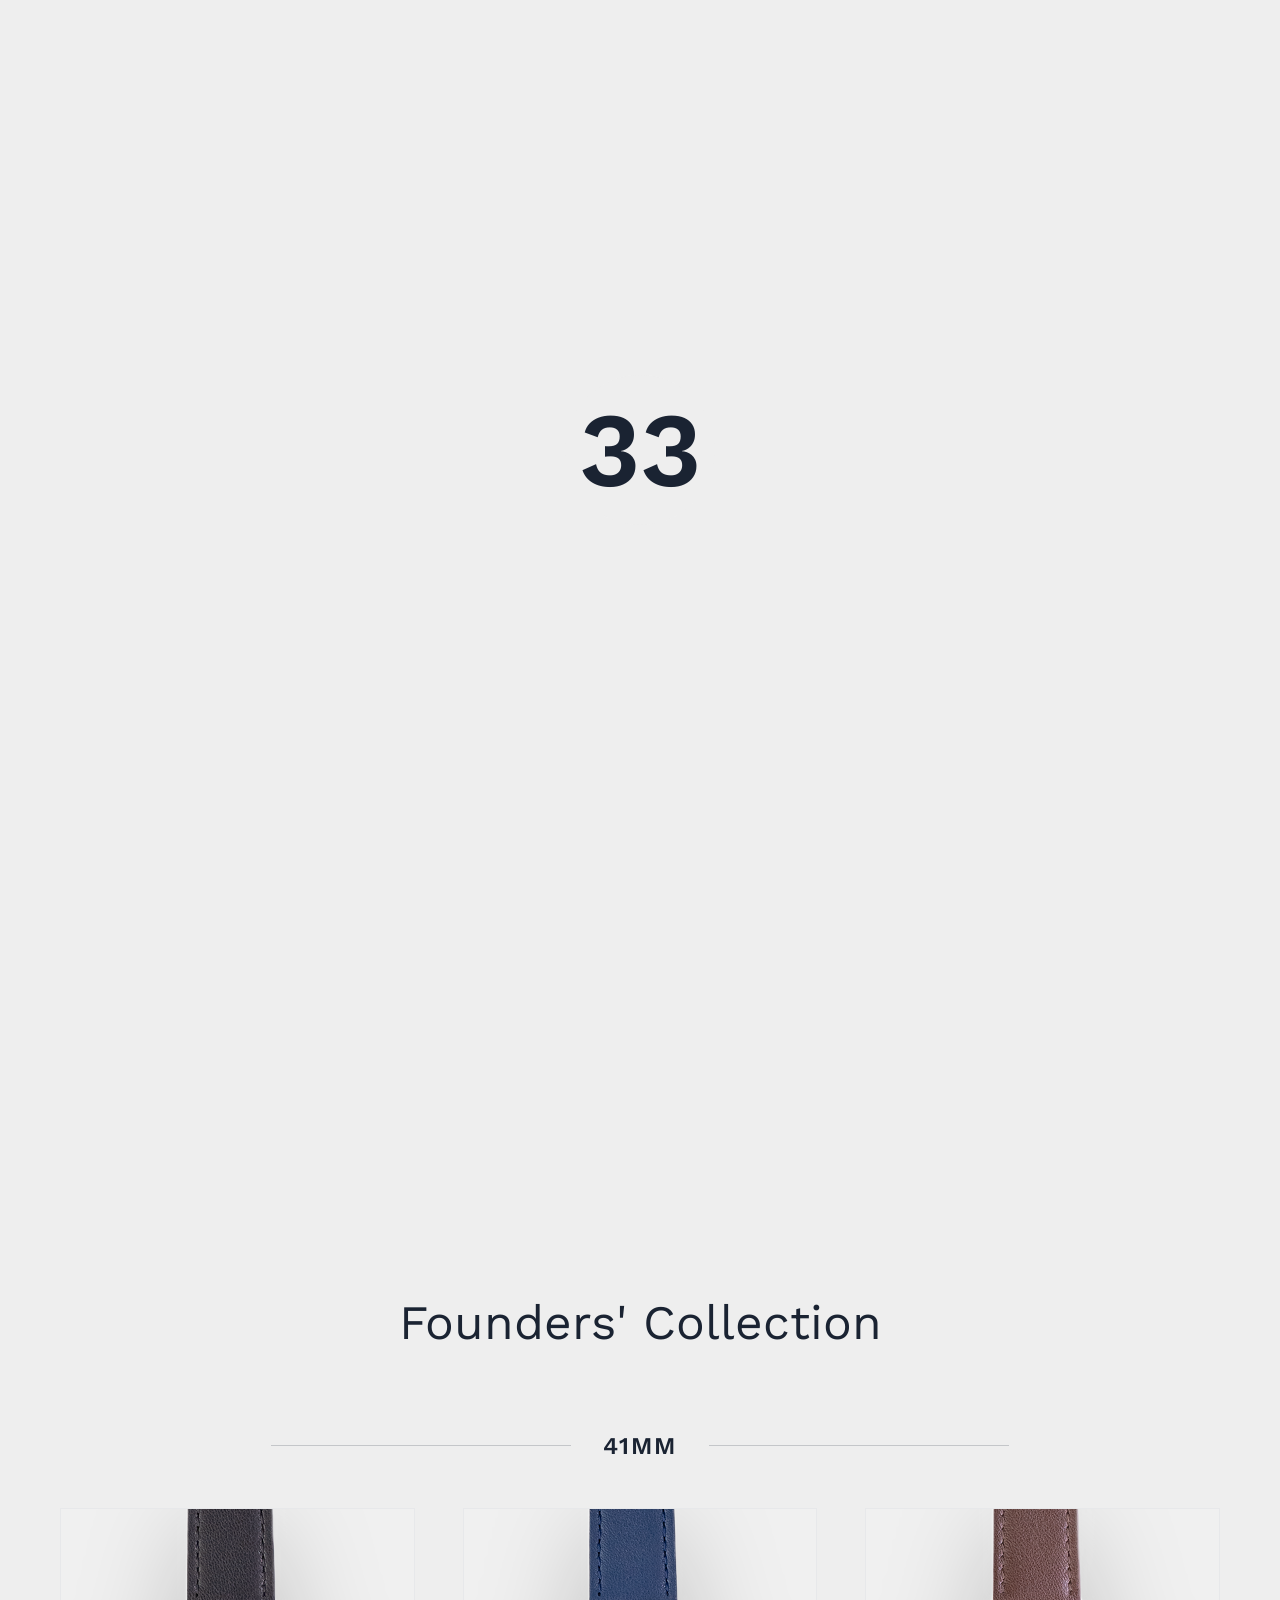
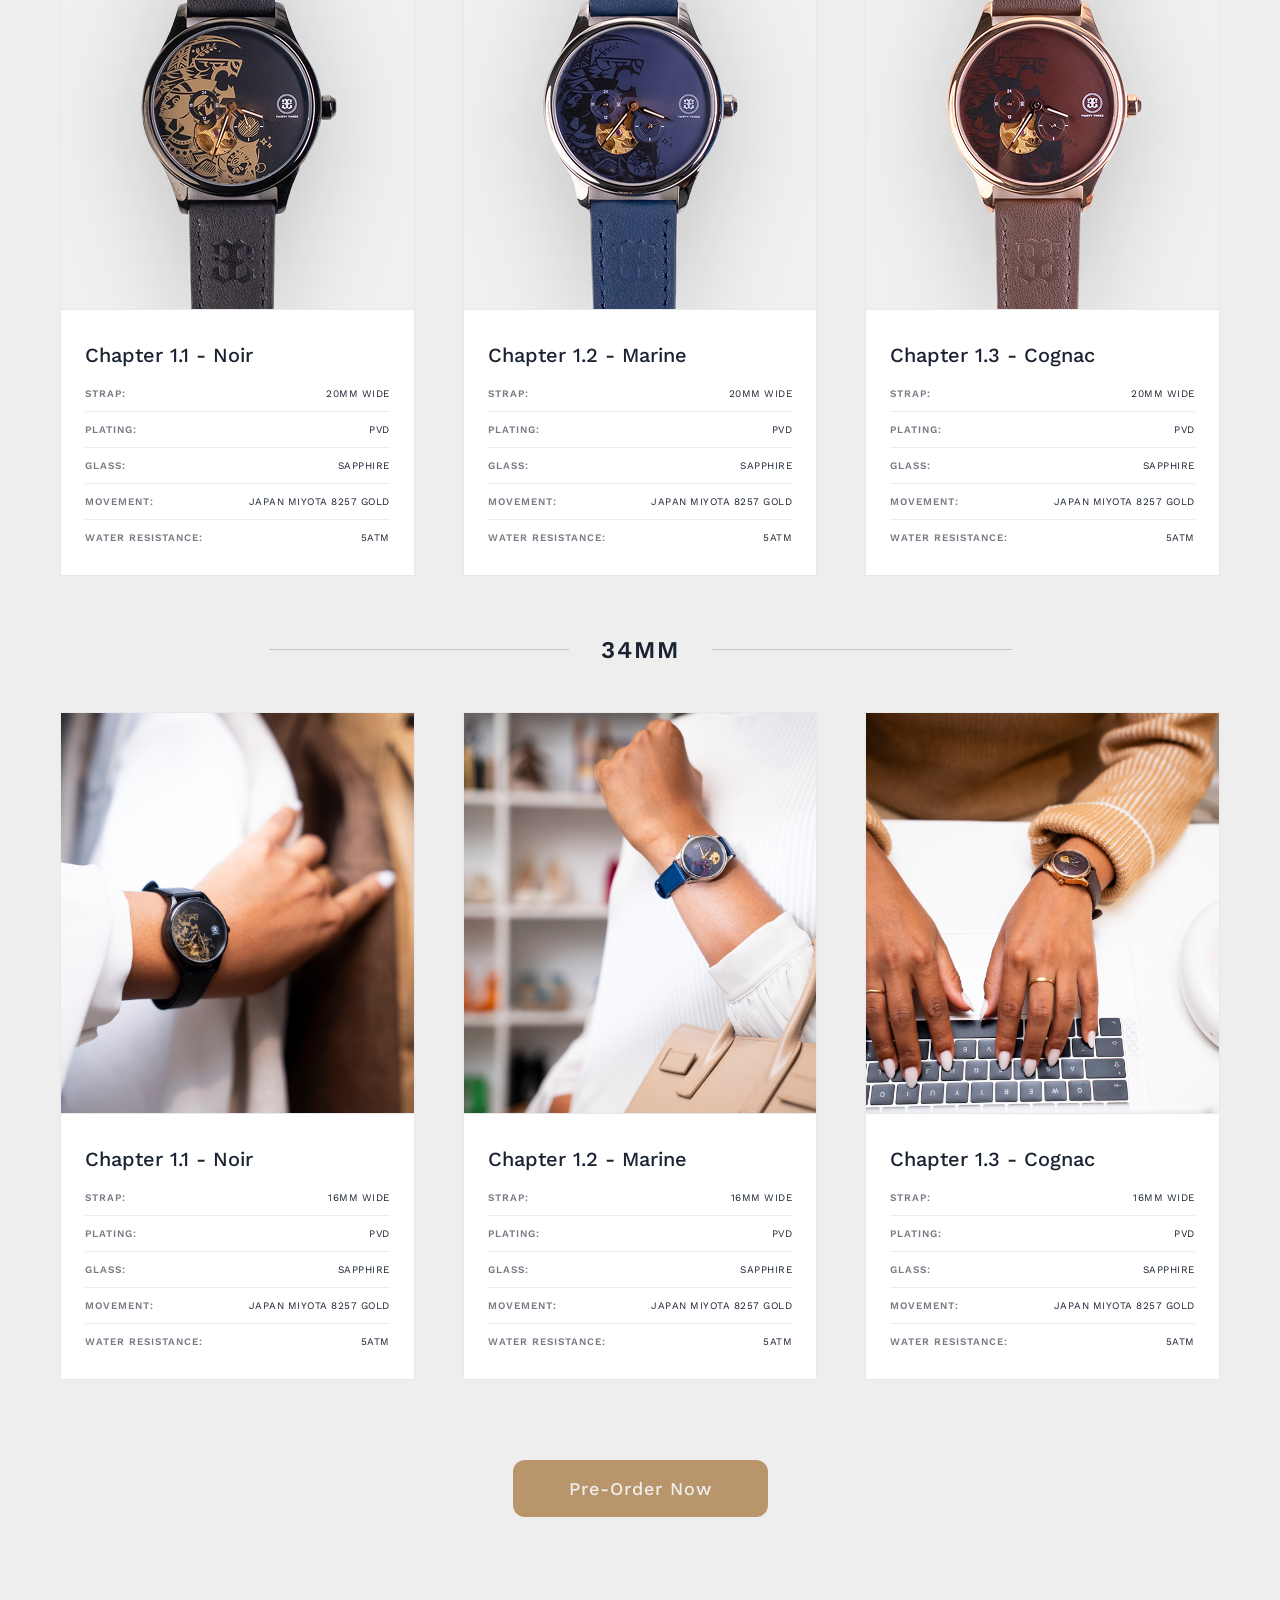
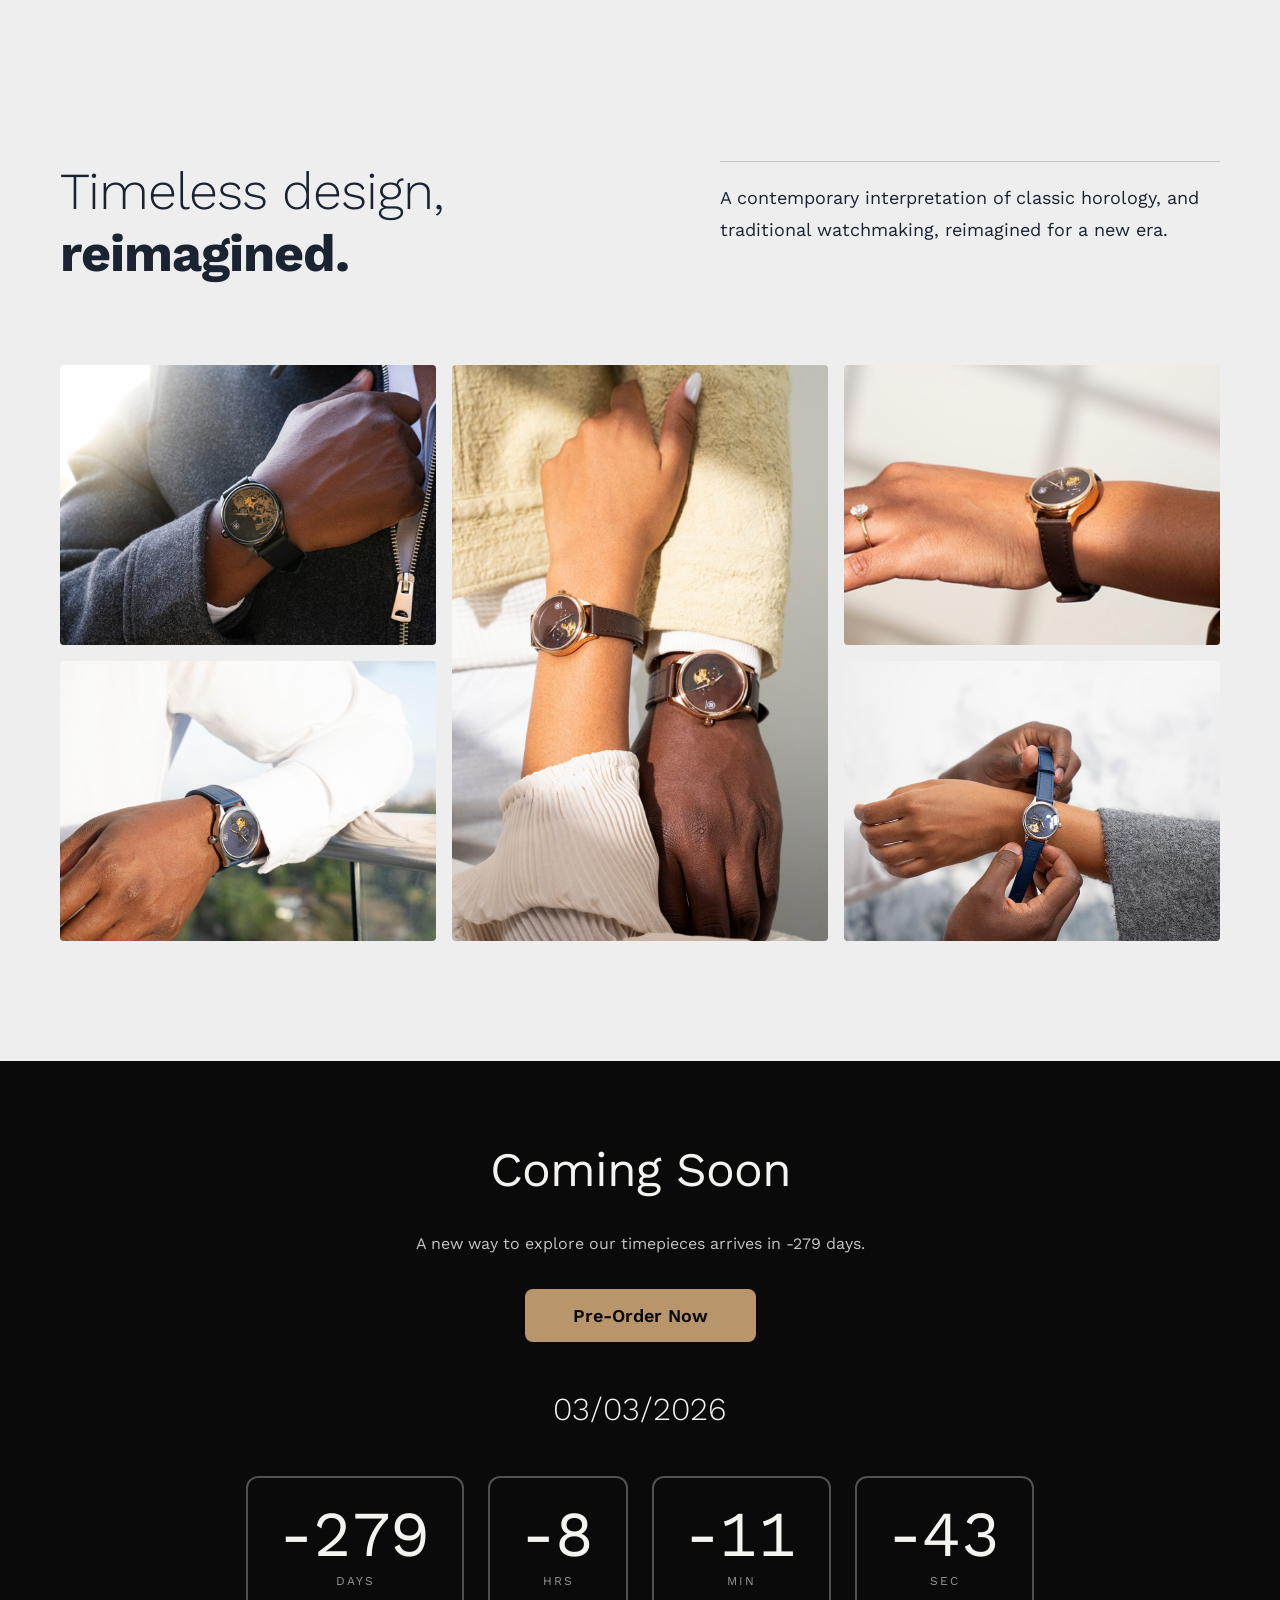
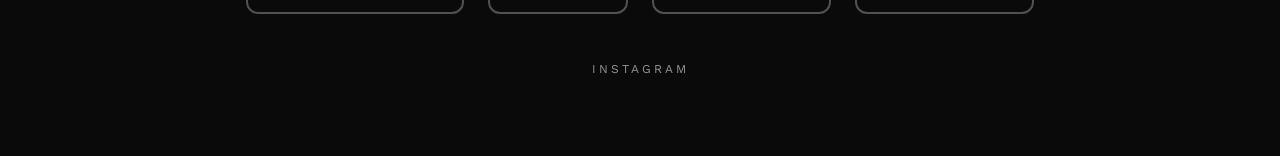
==== commit e8a79d96: "PreLoader and Image Updates" ====
--- a/index.html
+++ b/index.html
@@ -65,7 +65,7 @@
     <link
       rel="icon"
       type="image/x-icon"
-      href="Assets/Brand Logo - Black-1.svg"
+      href="./Assets/Logomark - Black-1.png"
     />
     <link rel="apple-touch-icon" href="/Assets/apple-touch-icon.png" />
 
@@ -115,7 +115,8 @@
             id="progressCircle"
           />
         </svg>
-        <div class="preloader-percentage" id="preloaderPercentage">0%</div>
+        <div class="preloader-hand" id="preloaderHand"></div>
+        <div class="preloader-percentage" id="preloaderPercentage">0</div>
       </div>
     </div>
 
@@ -179,7 +180,7 @@
           <span class="size-label">41MM</span>
         </div>
 
-        <div class="watch-grid">
+        <div class="watch-grid watch-grid-41mm">
           <div class="watch-card">
             <div class="watch-card-image">
               <img
@@ -228,7 +229,7 @@
                 class="main-image"
               />
               <img
-                src="./Assets/Chapter 1.2 Marine/Marine W hover 01.png"
+                src="./Assets/Chapter 1.2 Marine/Marine M hover 01.png"
                 alt="Chapter 1.2 - Marine Hover"
                 class="hover-image"
               />
@@ -305,7 +306,7 @@
           <span class="size-label">34MM</span>
         </div>
 
-        <div class="watch-grid">
+        <div class="watch-grid watch-grid-34mm">
           <div class="watch-card">
             <div class="watch-card-image">
               <img
--- a/style.css
+++ b/style.css
@@ -330,8 +330,8 @@
 
 .preloader-content {
   position: relative;
-  width: 200px;
-  height: 200px;
+  width: 300px;
+  height: 300px;
 }
 
 .preloader-circle {
@@ -362,19 +362,48 @@
   left: 50%;
   transform: translate(-50%, -50%);
   font-family: "Work Sans", sans-serif;
-  font-size: 32px;
+  font-size: 70px;
   font-weight: 600;
   color: var(--navy);
+  background: var(--off-white);
+  width: 100px;
+  height: 100px;
+  border-radius: 50%;
+  display: flex;
+  align-items: center;
+  justify-content: center;
+  z-index: 2;
+}
+
+.preloader-hand {
+  position: absolute;
+  top: 50%;
+  left: 50%;
+  width: 2px;
+  height: 40px;
+  background: var(--navy);
+  transform-origin: 50% 100px;
+  transform: translate(-50%, -100px) rotate(0deg);
+  transition: opacity 0.3s ease;
+  z-index: 1;
 }
 
 @media (max-width: 480px) {
   .preloader-content {
-    width: 160px;
-    height: 160px;
+    width: 220px;
+    height: 220px;
+  }
+
+  .preloader-hand {
+    height: 80px;
+    transform-origin: 50% 80px;
+    transform: translate(-50%, -80px) rotate(0deg);
   }
 
   .preloader-percentage {
-    font-size: 28px;
+    font-size: 36px;
+    width: 80px;
+    height: 80px;
   }
 }
 
@@ -1107,7 +1136,6 @@
     min-height: 250px;
   }
 }
-
 /* ==================== SHOP SECTION ==================== */
 
 .shop-section {
@@ -1167,6 +1195,151 @@
   grid-template-columns: repeat(3, 1fr);
   gap: 48px;
   margin-bottom: 48px;
+}
+
+.watch-card {
+  background: #fff;
+  border: 1px solid rgba(26, 35, 50, 0.1);
+  border-radius: 0;
+  overflow: hidden;
+  cursor: pointer;
+  transition: all 0.4s cubic-bezier(0.4, 0, 0.2, 1);
+  opacity: 0;
+  transform: translateY(40px);
+  animation: fadeInUp 0.8s ease forwards;
+}
+
+.watch-card:nth-child(1) {
+  animation-delay: 0.1s;
+}
+
+.watch-card:nth-child(2) {
+  animation-delay: 0.2s;
+}
+
+.watch-card:nth-child(3) {
+  animation-delay: 0.3s;
+}
+
+.watch-card:hover {
+  transform: translateY(-8px);
+  border-color: rgba(184, 149, 106, 0.3);
+  box-shadow: 0 20px 60px rgba(184, 149, 106, 0.15);
+}
+
+.watch-card-image {
+  position: relative;
+  background: #f0f0f0;
+  padding: 48px 32px;
+  display: flex;
+  align-items: center;
+  justify-content: center;
+  min-height: 400px;
+  overflow: hidden;
+}
+
+.watch-card-image img {
+  width: 100%;
+  height: 100%;
+  filter: drop-shadow(0 20px 50px rgba(0, 0, 0, 0.2));
+  transition: all 0.4s cubic-bezier(0.4, 0, 0.2, 1);
+  position: absolute;
+  top: 0;
+  left: 0;
+}
+
+.watch-card-image .main-image {
+  opacity: 1;
+  z-index: 1;
+}
+
+.watch-card-image .hover-image {
+  opacity: 0;
+  z-index: 2;
+}
+
+.watch-card:hover .main-image {
+  opacity: 0;
+}
+
+.watch-card:hover .hover-image {
+  opacity: 1;
+}
+
+.watch-card:hover .watch-card-image img {
+  transform: scale(1.01);
+}
+
+.watch-grid-41mm .watch-card-image .main-image {
+  object-fit: contain;
+}
+
+.watch-grid-41mm .watch-card-image .hover-image {
+  object-fit: cover;
+}
+
+.watch-grid-34mm .watch-card-image .main-image {
+  object-fit: cover;
+}
+
+.watch-grid-34mm .watch-card-image .hover-image {
+  object-fit: contain;
+}
+
+.watch-card-info {
+  padding: 32px 24px;
+  background: #fff;
+  border-top: 1px solid rgba(26, 35, 50, 0.1);
+}
+
+.watch-name {
+  font-family: "Work Sans", sans-serif;
+  font-size: 20px;
+  font-weight: 500;
+  color: var(--navy);
+  margin-bottom: 20px;
+  line-height: 1.3;
+  transition: color 0.3s ease;
+}
+
+.watch-card:hover .watch-name {
+  color: var(--gold);
+}
+
+.watch-specs-grid {
+  display: grid;
+  grid-template-columns: 1fr;
+  gap: 12px;
+}
+
+.spec-item {
+  display: flex;
+  justify-content: space-between;
+  align-items: center;
+  padding-bottom: 12px;
+  border-bottom: 1px solid rgba(26, 35, 50, 0.08);
+}
+
+.spec-item:last-child {
+  border-bottom: none;
+  padding-bottom: 0;
+}
+
+.spec-label {
+  font-size: 10px;
+  font-weight: 600;
+  letter-spacing: 1px;
+  text-transform: uppercase;
+  color: rgba(26, 35, 50, 0.6);
+}
+
+.spec-value {
+  font-size: 10px;
+  font-weight: 400;
+  letter-spacing: 0.5px;
+  text-transform: uppercase;
+  color: var(--navy);
+  text-align: right;
 }
 
 .shop-cta {
@@ -1201,139 +1374,6 @@
   box-shadow: 0 10px 40px rgba(184, 149, 106, 0.3);
 }
 
-.watch-card {
-  background: #fff;
-  border: 1px solid rgba(26, 35, 50, 0.1);
-  border-radius: 0;
-  overflow: hidden;
-  cursor: pointer;
-  transition: all 0.4s cubic-bezier(0.4, 0, 0.2, 1);
-  opacity: 0;
-  transform: translateY(40px);
-  animation: fadeInUp 0.8s ease forwards;
-}
-
-.watch-card:nth-child(1) {
-  animation-delay: 0.1s;
-}
-.watch-card:nth-child(2) {
-  animation-delay: 0.2s;
-}
-.watch-card:nth-child(3) {
-  animation-delay: 0.3s;
-}
-
-.watch-card:hover {
-  transform: translateY(-8px);
-  border-color: rgba(184, 149, 106, 0.3);
-  box-shadow: 0 20px 60px rgba(184, 149, 106, 0.15);
-}
-
-.watch-card-image {
-  position: relative;
-  background: #f0f0f0;
-  padding: 48px 32px;
-  display: flex;
-  align-items: center;
-  justify-content: center;
-  min-height: 400px;
-  overflow: hidden;
-}
-
-.watch-card-image img {
-  width: 100%;
-  height: 100%;
-  object-fit: contain;
-  object-position: center;
-  filter: drop-shadow(0 20px 50px rgba(0, 0, 0, 0.2));
-  transition: all 0.4s cubic-bezier(0.4, 0, 0.2, 1);
-  position: absolute;
-  top: 0;
-  left: 0;
-}
-
-.watch-card-image .hover-image {
-  object-fit: cover;
-}
-
-.watch-card-image .main-image {
-  opacity: 1;
-  z-index: 1;
-}
-
-.watch-card-image .hover-image {
-  opacity: 0;
-  z-index: 2;
-}
-
-.watch-card:hover .main-image {
-  opacity: 0;
-}
-
-.watch-card:hover .hover-image {
-  opacity: 1;
-}
-
-.watch-card:hover .watch-card-image img {
-  transform: scale(1.01);
-}
-
-.watch-card-info {
-  padding: 32px 24px;
-  background: #fff;
-  border-top: 1px solid rgba(26, 35, 50, 0.1);
-}
-
-.watch-name {
-  font-family: "Work Sans", sans-serif;
-  font-size: 20px;
-  font-weight: 500;
-  color: var(--navy);
-  margin-bottom: 20px;
-  line-height: 1.3;
-  transition: color 0.3s ease;
-}
-
-.watch-card:hover .watch-name {
-  color: var(--gold);
-}
-
-.watch-specs-grid {
-  display: grid;
-  grid-template-columns: 1fr;
-  gap: 12px;
-}
-
-.spec-item {
-  display: flex;
-  justify-content: space-between;
-  align-items: center;
-  padding-bottom: 12px;
-  border-bottom: 1px solid rgba(26, 35, 50, 0.08);
-}
-
-.spec-item:last-child {
-  border-bottom: none;
-  padding-bottom: 0;
-}
-
-.spec-label {
-  font-size: 10px;
-  font-weight: 600;
-  letter-spacing: 1px;
-  text-transform: uppercase;
-  color: rgba(26, 35, 50, 0.6);
-}
-
-.spec-value {
-  font-size: 10px;
-  font-weight: 400;
-  letter-spacing: 0.5px;
-  text-transform: uppercase;
-  color: var(--navy);
-  text-align: right;
-}
-
 @media (max-width: 1200px) {
   .shop-section {
     padding: 100px 40px;
@@ -1938,6 +1978,10 @@
   border-radius: 12px;
   padding: 24px 32px;
   min-width: 120px;
+  display: flex;
+  flex-direction: column;
+  align-items: center;
+  justify-content: center;
 }
 
 .countdown-number {
@@ -1946,6 +1990,9 @@
   color: var(--cream);
   line-height: 1;
   margin-bottom: 8px;
+  font-variant-numeric: tabular-nums;
+  width: 100%;
+  text-align: center;
 }
 
 .countdown-label {
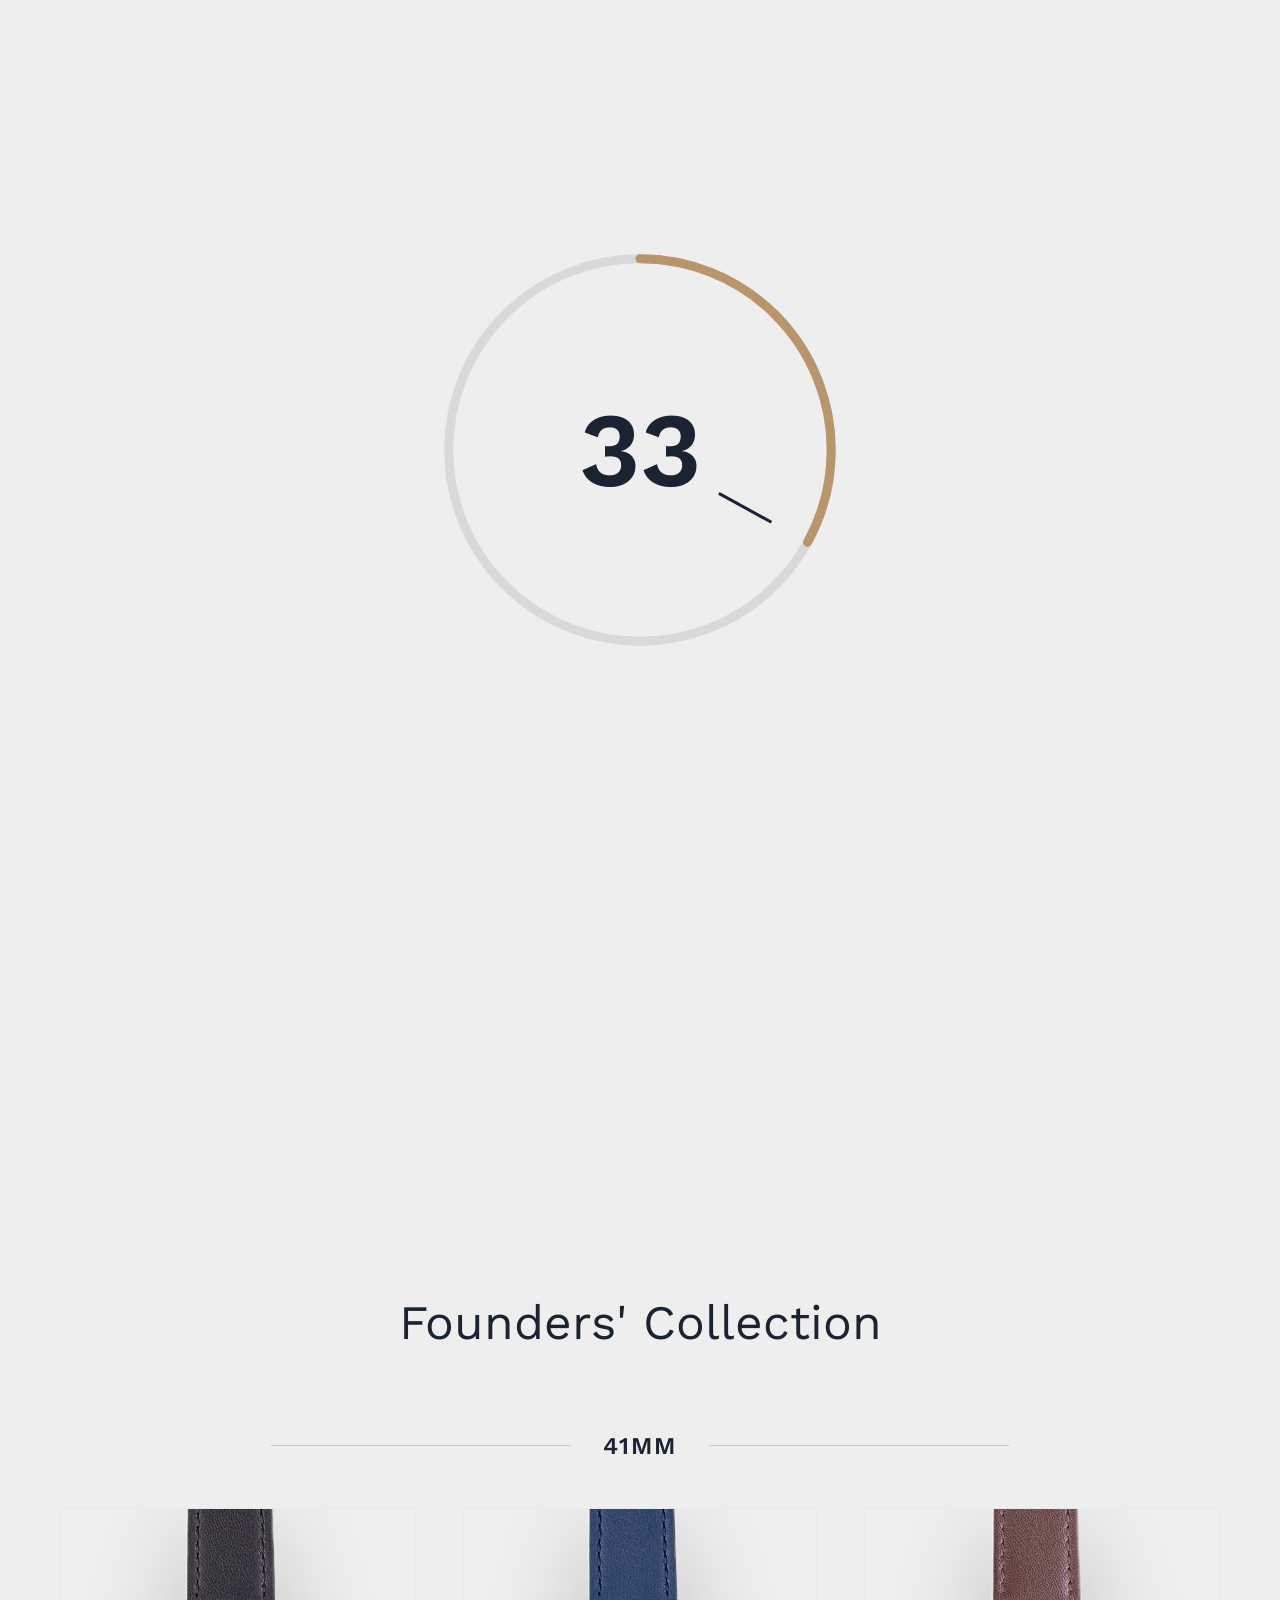
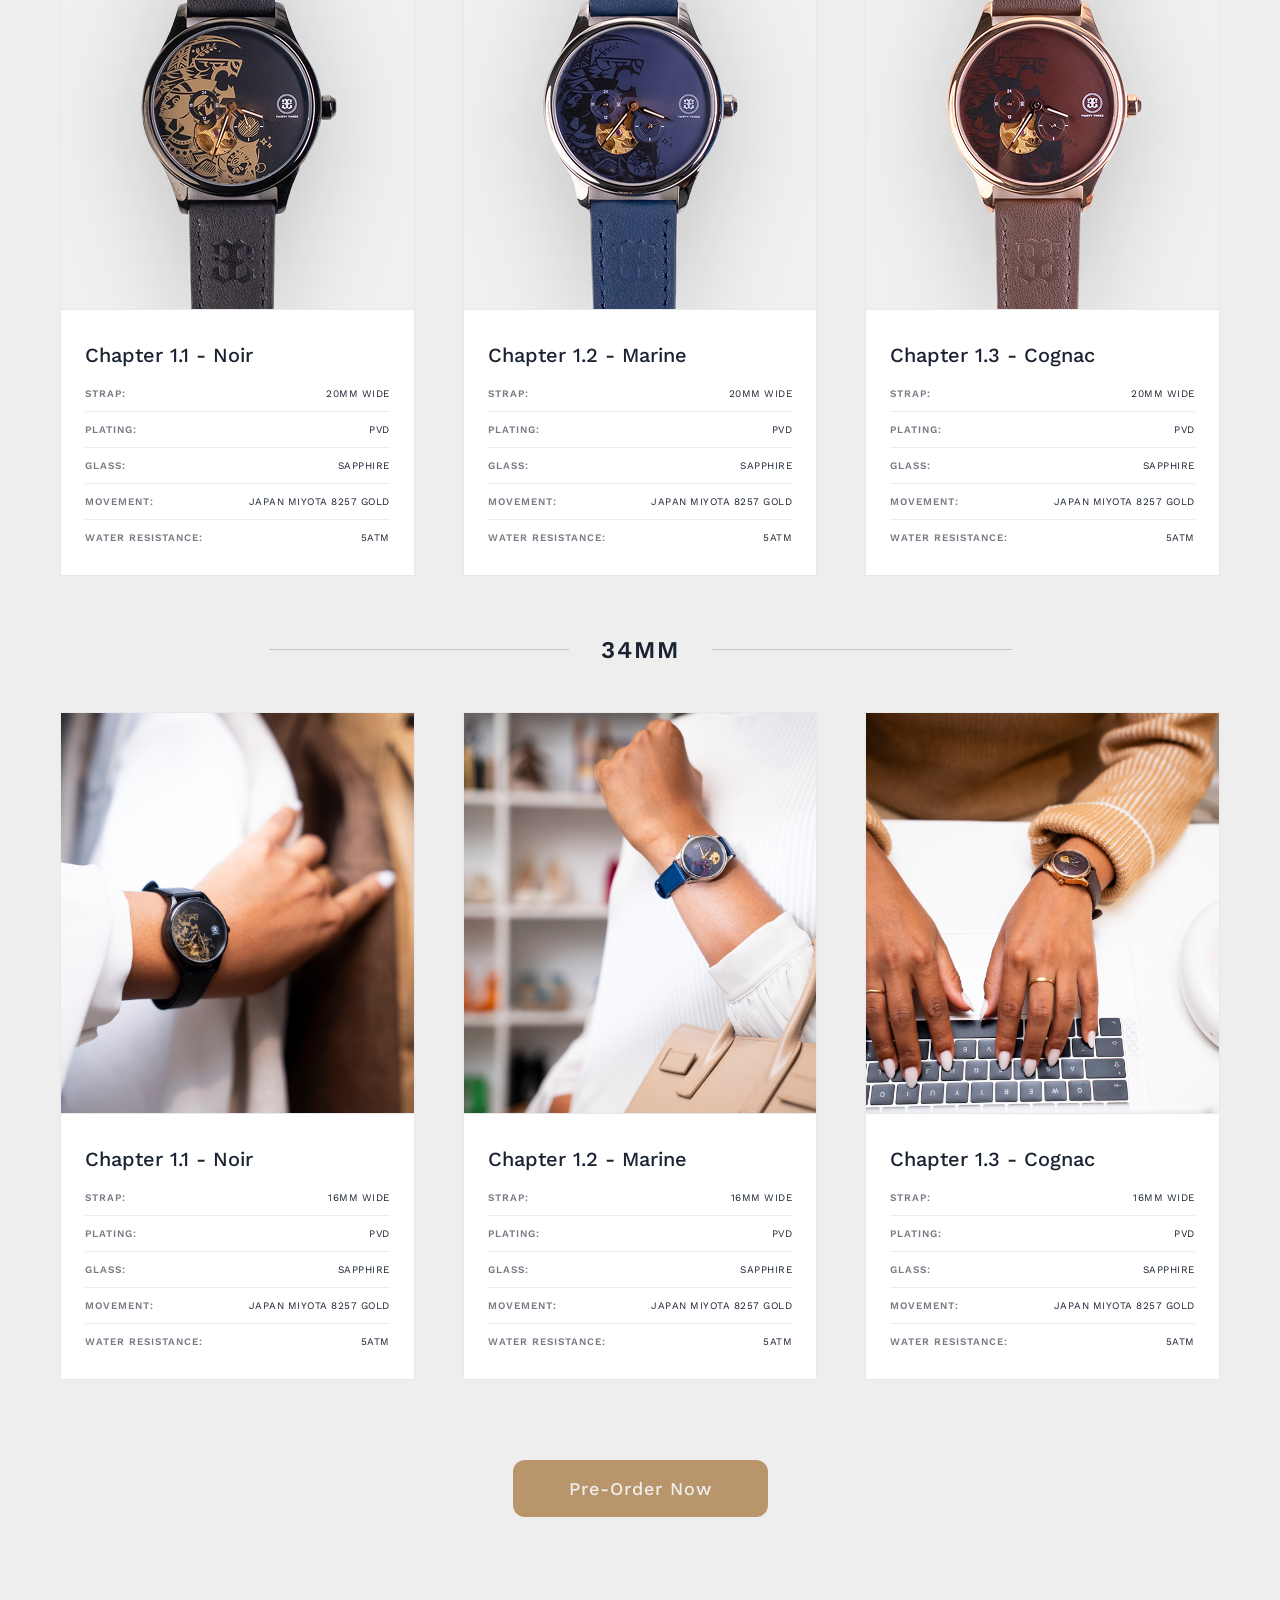
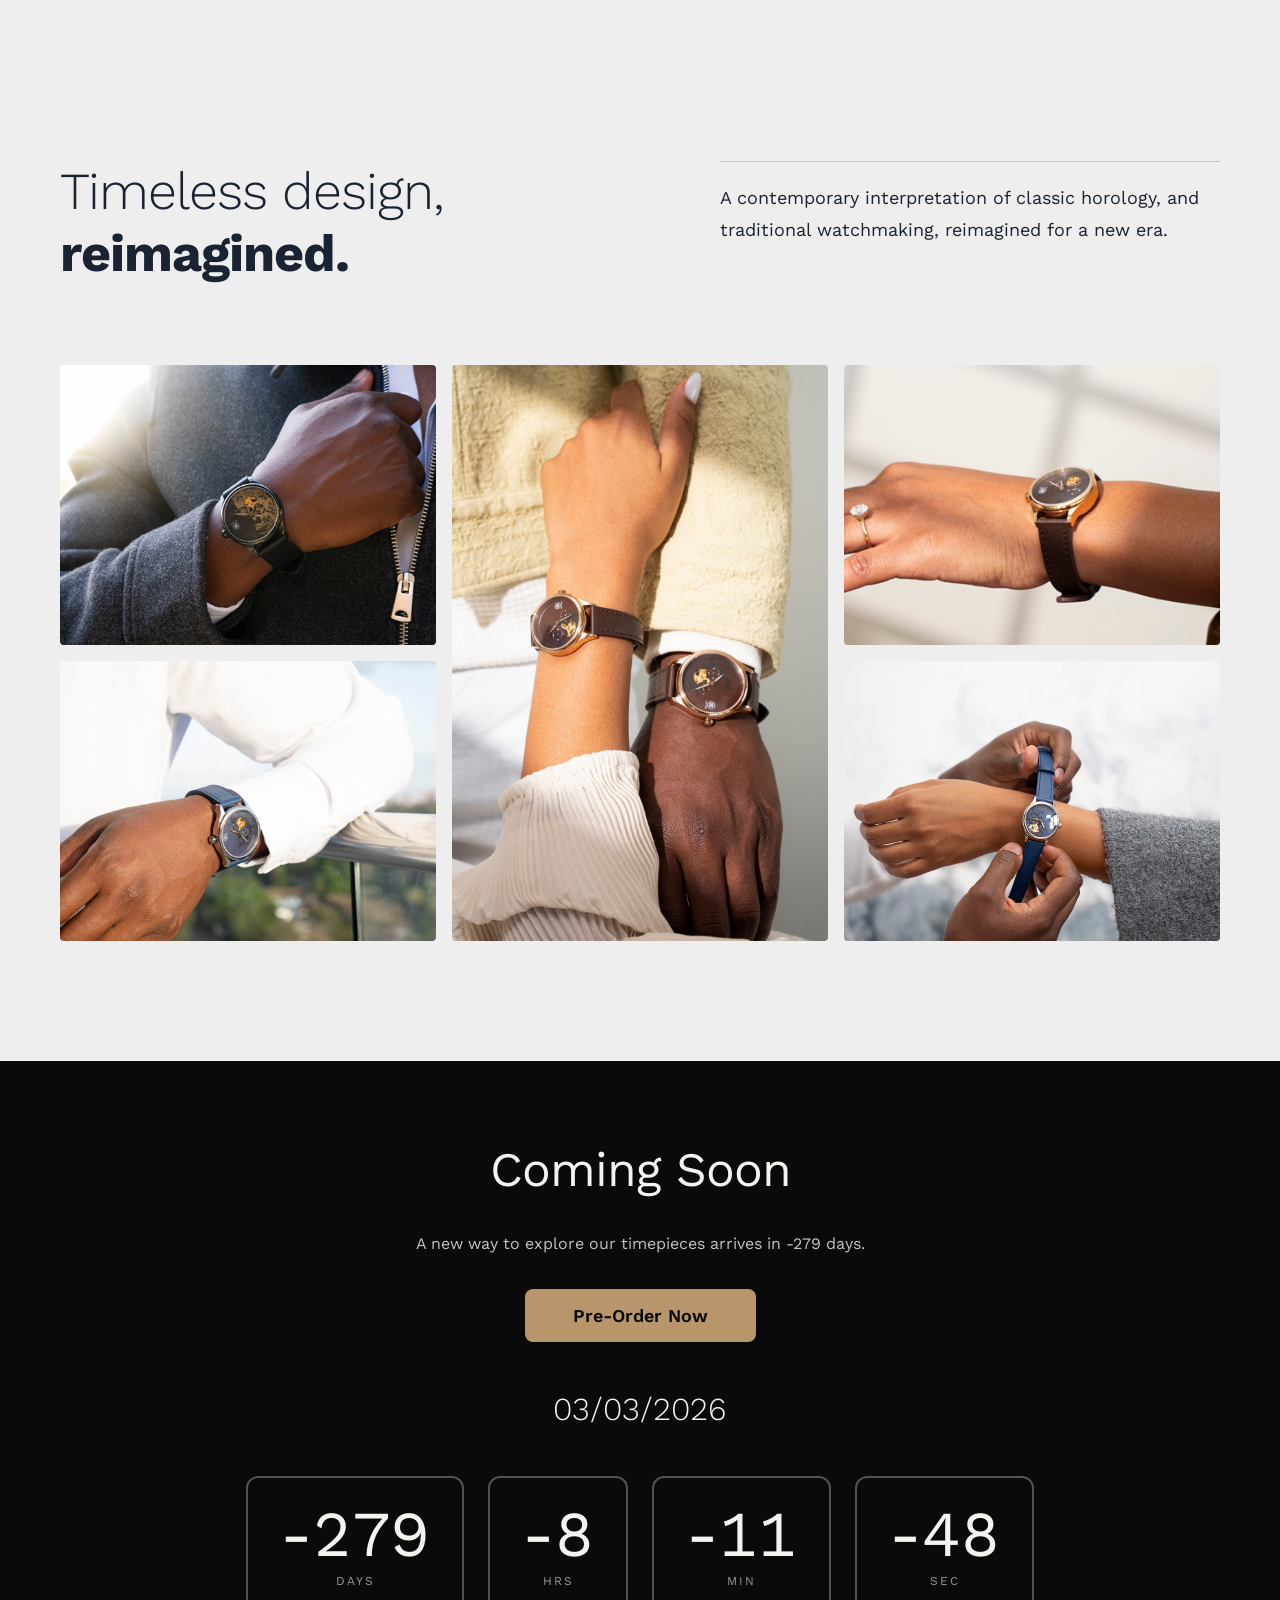
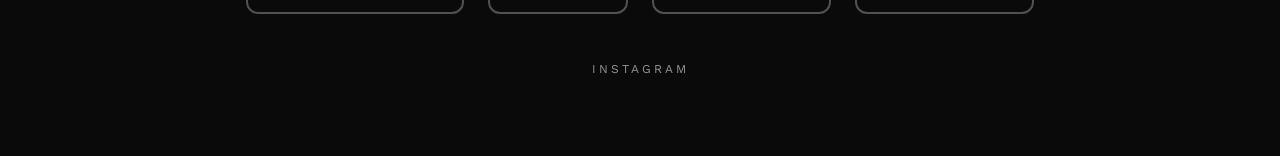
==== commit ae433967: "Pre-Order Page" ====
--- a/index.html
+++ b/index.html
@@ -429,7 +429,9 @@
         </div>
 
         <div class="shop-cta">
-          <a href="#" class="btn btn-primary btn-lg">Pre-Order Now</a>
+          <a href="pre-order.html" class="btn btn-primary btn-lg"
+            >Pre-Order Now</a
+          >
         </div>
       </div>
     </section>
@@ -492,7 +494,7 @@
           <span class="footer-days-text">27</span> days.
         </p>
 
-        <a href="#" class="footer-cta-button">Pre-Order Now</a>
+        <a href="pre-order.html" class="footer-cta-button">Pre-Order Now</a>
 
         <div class="footer-date">03/03/2026</div>
 
--- a/style.css
+++ b/style.css
@@ -46,6 +46,7 @@
   background: var(--off-white);
   color: var(--cream);
   overflow-x: hidden;
+  overflow-y: auto; /* Add this */
 }
 
 html {
@@ -2069,6 +2070,349 @@
 }
 /* ==================== FOOTER END ==================== */
 
+/* ==================== PRE-ORDER PAGE ==================== */
+
+.preorder-section {
+  background: var(--off-white);
+  padding: 120px 60px 80px;
+  min-height: 100vh;
+}
+
+.preorder-container {
+  max-width: 1400px;
+  margin: 0 auto;
+}
+
+.preorder-header {
+  text-align: left;
+  margin-bottom: 60px;
+}
+
+.preorder-title {
+  font-family: "Work Sans", sans-serif;
+  font-size: 48px;
+  font-weight: 400;
+  color: var(--navy);
+  margin-bottom: 12px;
+  letter-spacing: 0;
+}
+
+.preorder-subtitle {
+  font-size: 16px;
+  color: rgba(26, 35, 50, 0.6);
+  margin: 0;
+}
+
+.preorder-content {
+  display: grid;
+  grid-template-columns: 1fr 1fr;
+  gap: 80px;
+  align-items: start;
+}
+
+.preorder-image-section {
+  background: #f5f5f5;
+  border-radius: 16px;
+  padding: 60px;
+  display: flex;
+  flex-direction: column;
+  align-items: center;
+  position: sticky;
+  top: 120px;
+}
+
+.watch-display-area {
+  width: 100%;
+  display: flex;
+  justify-content: center;
+  align-items: center;
+  min-height: 500px;
+}
+
+.selected-watch-image {
+  max-width: 100%;
+  height: auto;
+  object-fit: contain;
+  filter: drop-shadow(0 20px 50px rgba(0, 0, 0, 0.15));
+}
+
+.image-dots {
+  display: flex;
+  gap: 12px;
+  margin-top: 40px;
+}
+
+.dot {
+  width: 10px;
+  height: 10px;
+  border-radius: 50%;
+  background: rgba(26, 35, 50, 0.2);
+  transition: all 0.3s ease;
+  cursor: pointer;
+}
+
+.dot.active {
+  background: var(--navy);
+  width: 28px;
+  border-radius: 5px;
+}
+
+.preorder-config-section {
+  display: flex;
+  flex-direction: column;
+  gap: 48px;
+}
+
+.config-group {
+  border-bottom: 1px solid rgba(26, 35, 50, 0.1);
+  padding-bottom: 32px;
+}
+
+.config-group:last-child {
+  border-bottom: none;
+}
+
+.config-label {
+  font-family: "Work Sans", sans-serif;
+  font-size: 24px;
+  font-weight: 600;
+  color: var(--navy);
+  margin-bottom: 24px;
+}
+
+.config-label-light {
+  font-weight: 300;
+  color: rgba(26, 35, 50, 0.5);
+}
+
+.size-options {
+  display: flex;
+  flex-direction: column;
+  gap: 16px;
+}
+
+.size-option {
+  border: 2px solid rgba(26, 35, 50, 0.15);
+  border-radius: 12px;
+  padding: 24px 28px;
+  cursor: pointer;
+  transition: all 0.3s ease;
+}
+
+.size-option:hover {
+  border-color: var(--gold);
+}
+
+.size-option.active {
+  border-color: var(--gold);
+  background: rgba(184, 149, 106, 0.05);
+}
+
+.size-option-content {
+  display: flex;
+  justify-content: space-between;
+  align-items: center;
+}
+
+.size-option-name {
+  font-size: 20px;
+  font-weight: 500;
+  color: var(--navy);
+}
+
+.size-option-detail {
+  font-size: 11px;
+  font-weight: 600;
+  letter-spacing: 1px;
+  color: rgba(26, 35, 50, 0.5);
+  text-align: right;
+  line-height: 1.4;
+}
+
+.selected-color-name {
+  font-size: 16px;
+  font-weight: 500;
+  color: var(--navy);
+  margin-bottom: 20px;
+}
+
+.color-options {
+  display: flex;
+  gap: 16px;
+}
+
+.color-swatch {
+  width: 56px;
+  height: 56px;
+  border-radius: 50%;
+  cursor: pointer;
+  border: 3px solid transparent;
+  transition: all 0.3s ease;
+  position: relative;
+}
+
+.color-swatch:hover {
+  transform: scale(1.1);
+}
+
+.color-swatch.active {
+  border-color: var(--gold);
+  box-shadow:
+    0 0 0 2px var(--off-white),
+    0 0 0 5px var(--gold);
+}
+
+.price-section {
+  padding-top: 16px;
+}
+
+.price-display {
+  margin-bottom: 28px;
+}
+
+.price-amount {
+  font-size: 56px;
+  font-weight: 600;
+  color: var(--navy);
+  margin-bottom: 8px;
+}
+
+.price-discount {
+  font-size: 15px;
+  color: rgba(26, 35, 50, 0.6);
+}
+
+.preorder-cta-button {
+  width: 100%;
+  padding: 20px 48px;
+  background: var(--gold);
+  color: #fff;
+  border: none;
+  border-radius: 12px;
+  font-size: 18px;
+  font-weight: 600;
+  cursor: pointer;
+  transition: all 0.3s ease;
+  font-family: "Work Sans", sans-serif;
+}
+
+.preorder-cta-button:hover {
+  background: #c9a677;
+  transform: translateY(-2px);
+  box-shadow: 0 10px 40px rgba(184, 149, 106, 0.3);
+}
+
+@media (max-width: 1200px) {
+  .preorder-content {
+    gap: 60px;
+  }
+
+  .preorder-image-section {
+    padding: 48px;
+  }
+}
+
+@media (max-width: 900px) {
+  .preorder-section {
+    padding: 100px 40px 60px;
+  }
+
+  .preorder-content {
+    grid-template-columns: 1fr;
+    gap: 48px;
+  }
+
+  .preorder-image-section {
+    position: static;
+    padding: 40px;
+  }
+
+  .watch-display-area {
+    min-height: 400px;
+  }
+
+  .preorder-title {
+    font-size: 40px;
+  }
+}
+
+@media (max-width: 768px) {
+  .preorder-section {
+    padding: 80px 24px 60px;
+  }
+
+  .preorder-title {
+    font-size: 36px;
+  }
+
+  .preorder-image-section {
+    padding: 32px;
+  }
+
+  .watch-display-area {
+    min-height: 350px;
+  }
+
+  .config-label {
+    font-size: 20px;
+  }
+
+  .price-amount {
+    font-size: 48px;
+  }
+}
+
+@media (max-width: 480px) {
+  .preorder-section {
+    padding: 70px 16px 50px;
+  }
+
+  .preorder-title {
+    font-size: 28px;
+  }
+
+  .preorder-subtitle {
+    font-size: 14px;
+  }
+
+  .preorder-image-section {
+    padding: 24px;
+    border-radius: 12px;
+  }
+
+  .watch-display-area {
+    min-height: 300px;
+  }
+
+  .size-option {
+    padding: 20px 20px;
+  }
+
+  .size-option-name {
+    font-size: 18px;
+  }
+
+  .size-option-detail {
+    font-size: 10px;
+  }
+
+  .color-swatch {
+    width: 48px;
+    height: 48px;
+  }
+
+  .price-amount {
+    font-size: 40px;
+  }
+
+  .preorder-cta-button {
+    padding: 18px 40px;
+    font-size: 16px;
+  }
+}
+
+/* ==================== PRE-ORDER PAGE END ==================== */
+
 @keyframes fadeInUp {
   from {
     opacity: 0;
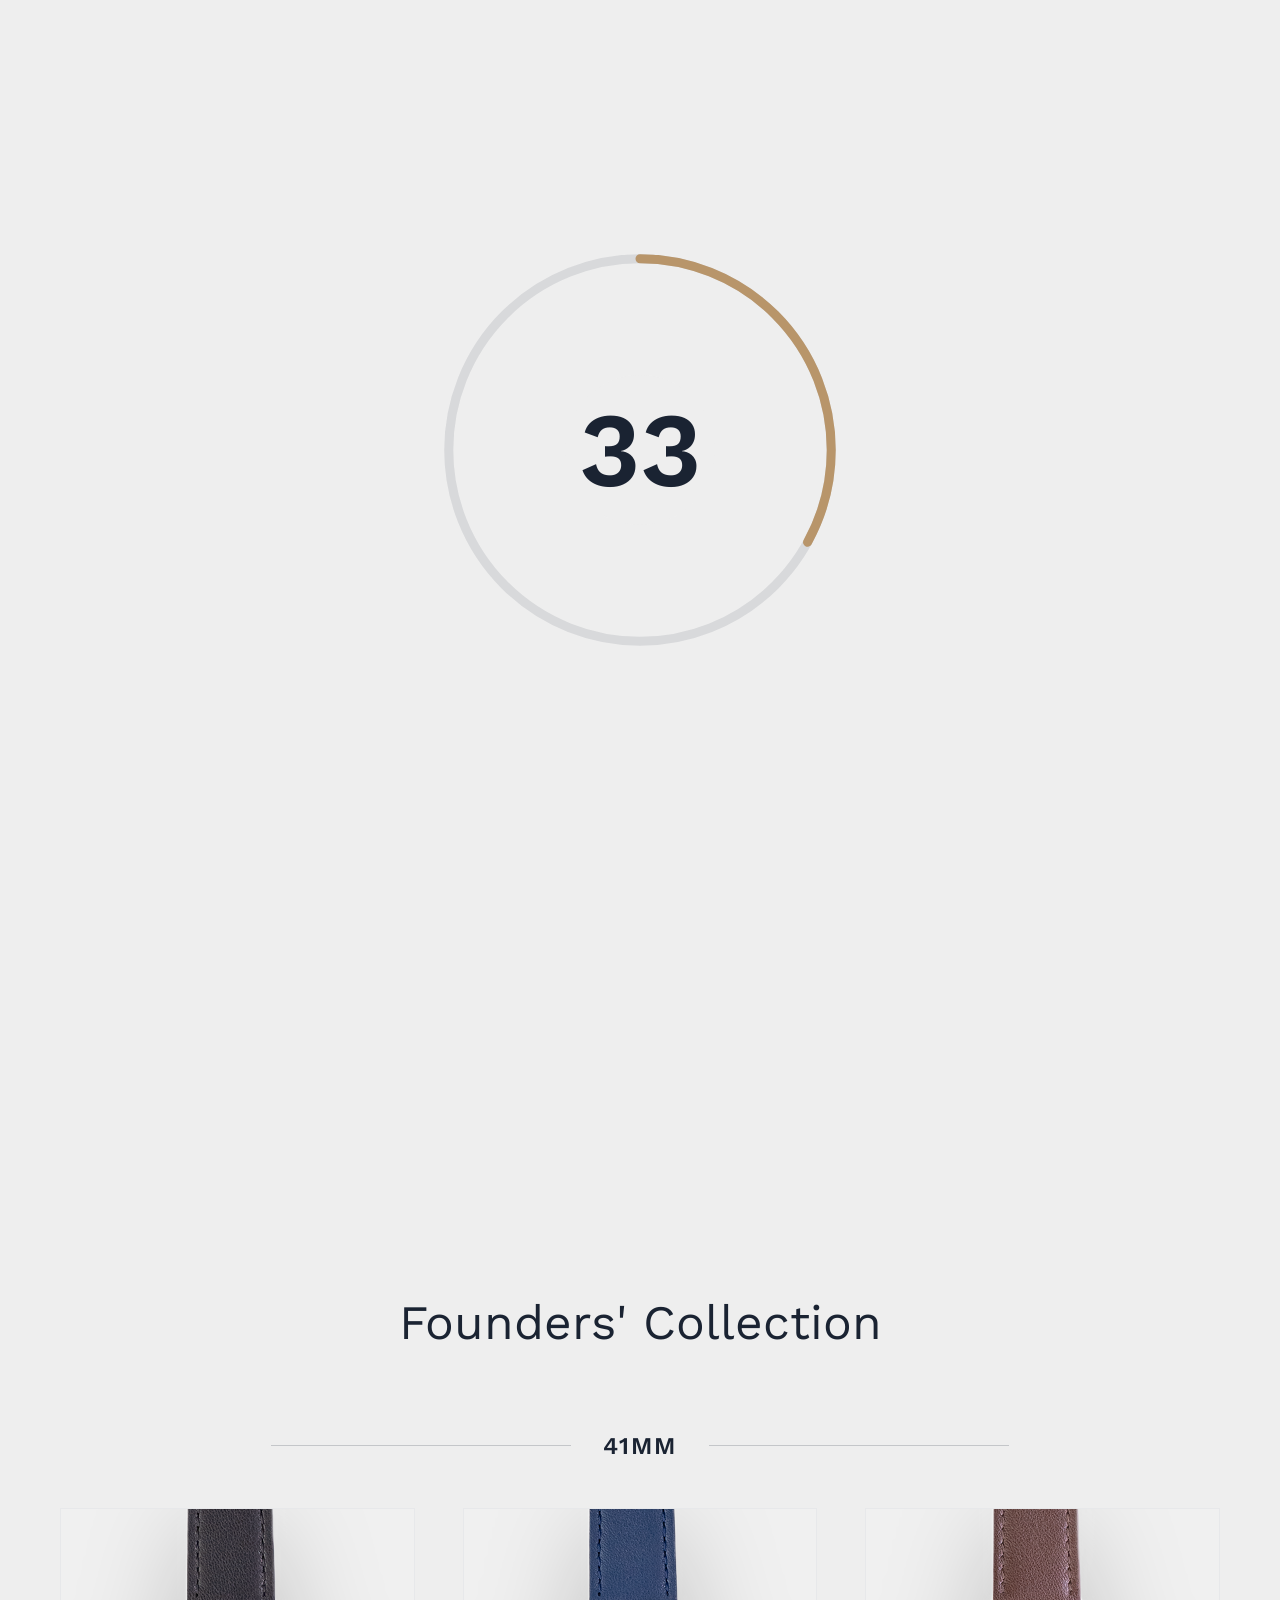
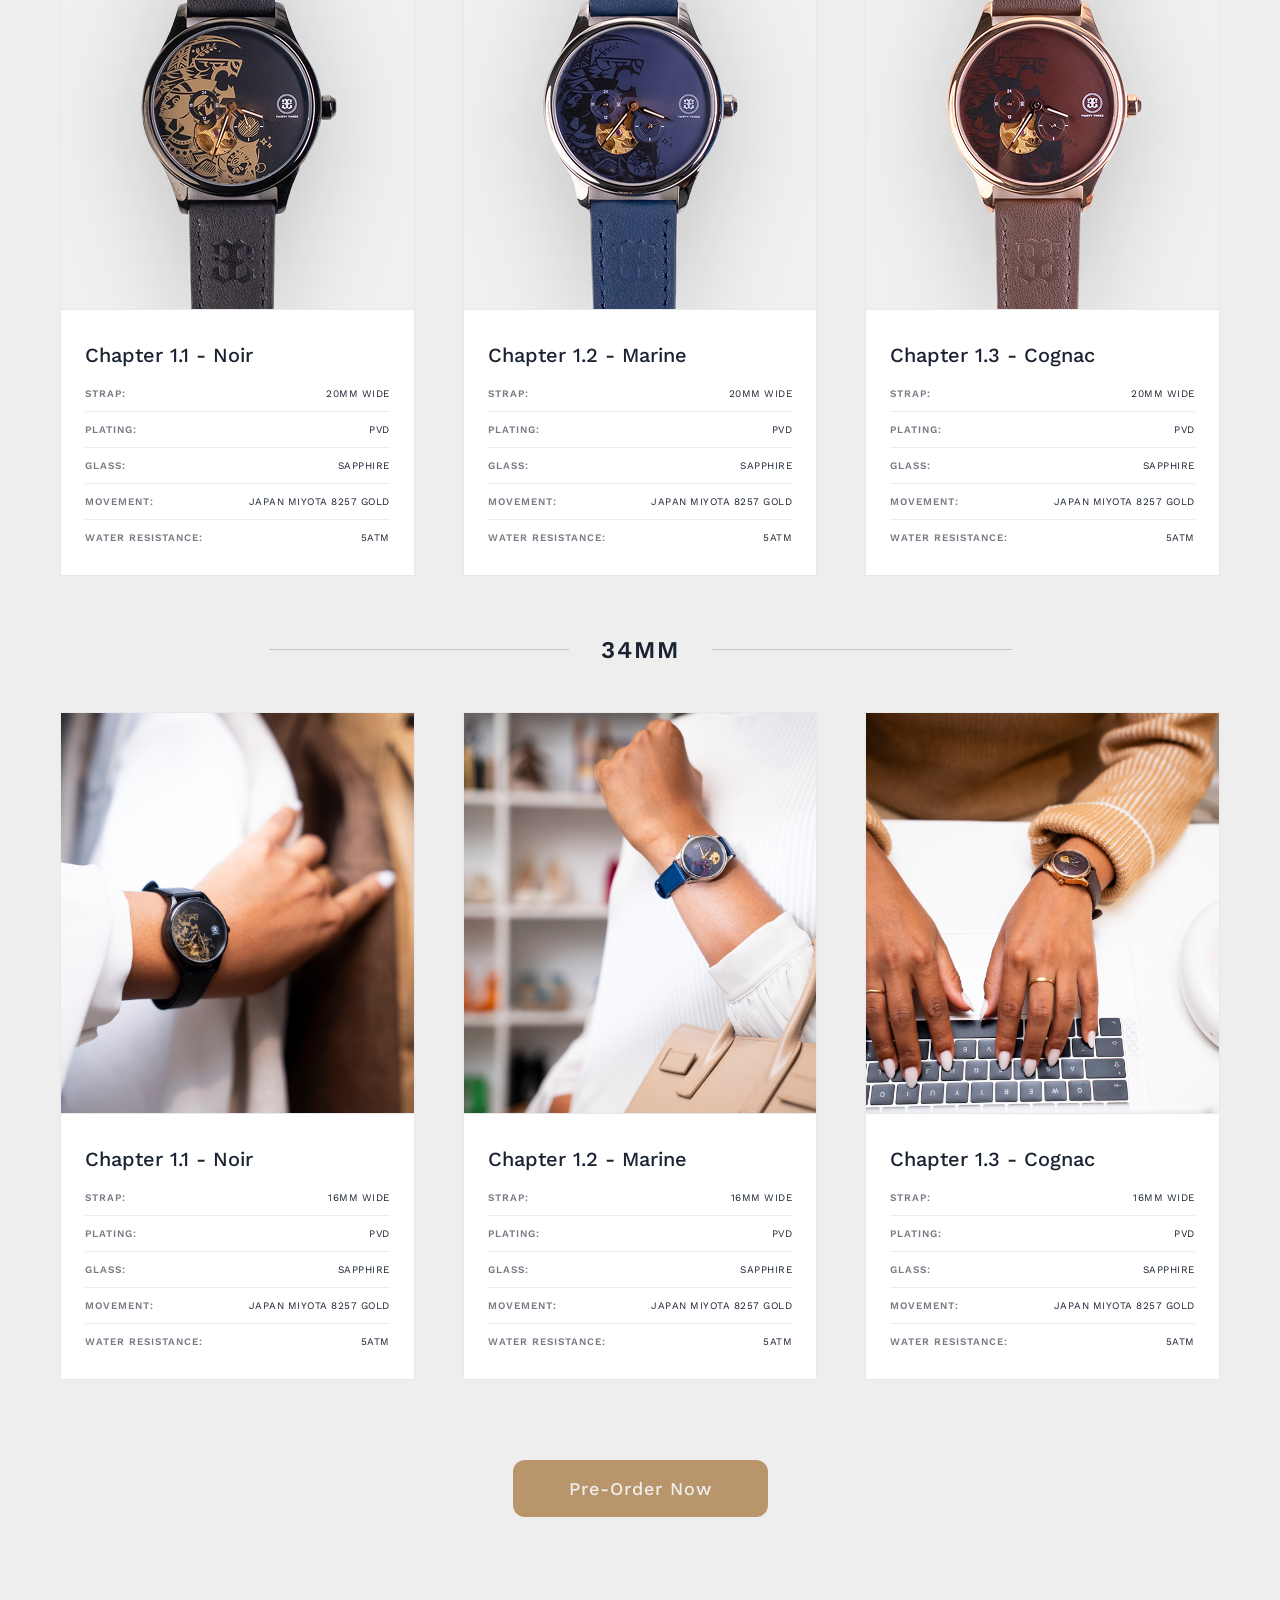
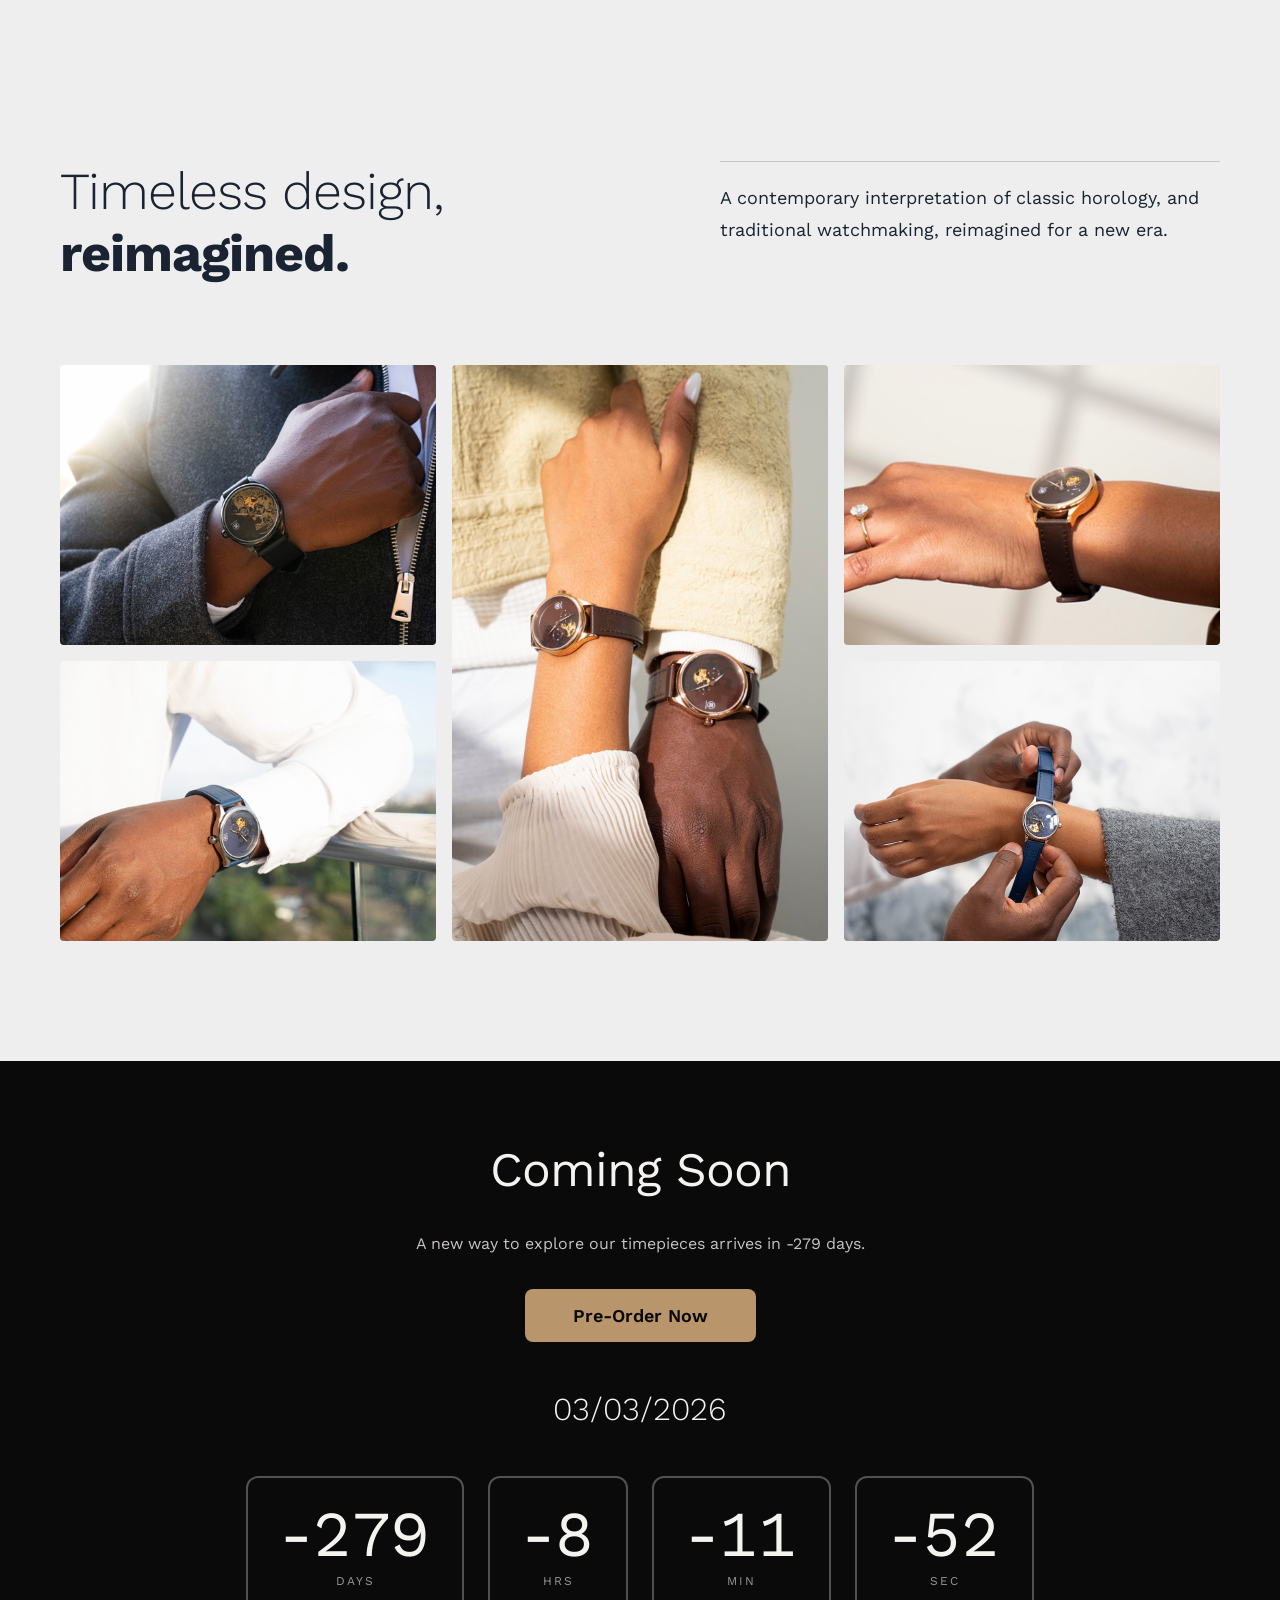
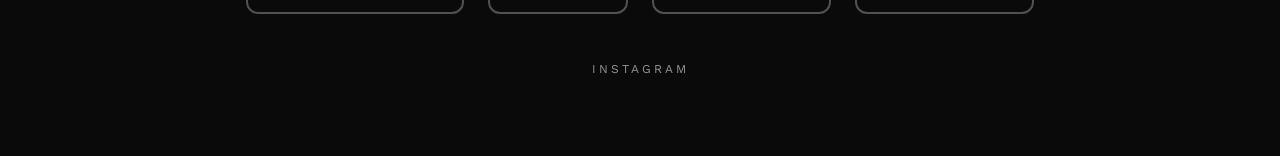
==== commit c2385279: "Pre-Order Restructure" ====
--- a/index.html
+++ b/index.html
@@ -128,6 +128,21 @@
           class="brand-logo"
         />
       </a>
+      <a href="#cart" class="cart-icon-link" aria-label="Shopping cart">
+        <svg
+          class="cart-icon"
+          viewBox="0 0 24 24"
+          fill="none"
+          stroke="currentColor"
+          stroke-width="2"
+        >
+          <circle cx="9" cy="21" r="1"></circle>
+          <circle cx="20" cy="21" r="1"></circle>
+          <path
+            d="M1 1h4l2.68 13.39a2 2 0 0 0 2 1.61h9.72a2 2 0 0 0 2-1.61L23 6H6"
+          ></path>
+        </svg>
+      </a>
     </div>
 
     <section class="hero" id="home">
--- a/style.css
+++ b/style.css
@@ -409,7 +409,6 @@
 }
 
 /* ==================== TOP LOGO BRAND SYSTEM ==================== */
-
 .top-logo-brand {
   position: fixed;
   top: 0;
@@ -417,7 +416,7 @@
   right: 0;
   z-index: 200;
   display: flex;
-  justify-content: center;
+  justify-content: space-between;
   align-items: center;
   padding: 28px 20px;
   background: rgba(238, 238, 238, 0.95);
@@ -432,7 +431,9 @@
 }
 
 .brand-logo-link {
-  display: block;
+  flex: 1;
+  display: flex;
+  justify-content: center;
   text-decoration: none;
   transition: transform 0.3s ease;
 }
@@ -457,6 +458,32 @@
   height: 26px;
 }
 
+.cart-icon-link {
+  display: flex;
+  align-items: center;
+  justify-content: center;
+  width: 40px;
+  height: 40px;
+  color: var(--navy);
+  transition: all 0.3s ease;
+  cursor: pointer;
+  text-decoration: none;
+}
+
+.cart-icon {
+  width: 24px;
+  height: 24px;
+  stroke: var(--navy);
+}
+
+.cart-icon-link:hover {
+  color: var(--gold);
+}
+
+.cart-icon-link:hover .cart-icon {
+  stroke: var(--gold);
+}
+
 @media (max-width: 900px) {
   .top-logo-brand {
     padding: 24px 0;
@@ -473,6 +500,16 @@
   .top-logo-brand.scrolled .brand-logo {
     height: 25px;
   }
+
+  .cart-icon-link {
+    width: 38px;
+    height: 38px;
+  }
+
+  .cart-icon {
+    width: 22px;
+    height: 22px;
+  }
 }
 
 @media (max-width: 768px) {
@@ -485,12 +522,22 @@
   }
 
   .brand-logo {
-    height: 25px;
+    height: 23px;
     max-width: calc(100vw - 32px);
   }
 
   .top-logo-brand.scrolled .brand-logo {
-    height: 22px;
+    height: 20px;
+  }
+
+  .cart-icon-link {
+    width: 36px;
+    height: 36px;
+  }
+
+  .cart-icon {
+    width: 20px;
+    height: 20px;
   }
 }
 
@@ -504,10 +551,20 @@
   }
 
   .brand-logo {
-    height: 22px;
+    height: 18px;
   }
 
   .top-logo-brand.scrolled .brand-logo {
+    height: 15px;
+  }
+
+  .cart-icon-link {
+    width: 32px;
+    height: 32px;
+  }
+
+  .cart-icon {
+    width: 18px;
     height: 18px;
   }
 }
@@ -2047,6 +2104,9 @@
 }
 
 @media (max-width: 480px) {
+  .footer-countdown {
+    gap: 4px;
+  }
   .footer {
     padding: 50px 16px;
   }
@@ -2056,7 +2116,8 @@
   }
 
   .countdown-box {
-    padding: 16px 20px;
+    border: 1.5px solid rgba(245, 243, 240, 0.3);
+    padding: 16px 2px;
     min-width: 80px;
   }
 
@@ -2111,9 +2172,8 @@
 }
 
 .preorder-image-section {
-  background: #f5f5f5;
   border-radius: 16px;
-  padding: 60px;
+  padding-bottom: 60px;
   display: flex;
   flex-direction: column;
   align-items: center;
@@ -2127,19 +2187,50 @@
   justify-content: center;
   align-items: center;
   min-height: 500px;
+  padding: 0;
+  overflow: hidden;
 }
 
 .selected-watch-image {
-  max-width: 100%;
-  height: auto;
+  width: 100%;
+  height: 100%;
   object-fit: contain;
-  filter: drop-shadow(0 20px 50px rgba(0, 0, 0, 0.15));
 }
 
 .image-dots {
   display: flex;
   gap: 12px;
   margin-top: 40px;
+  align-items: center;
+  justify-content: center;
+}
+
+.dots-container {
+  display: flex;
+  gap: 12px;
+}
+
+.carousel-arrow {
+  background: none;
+  border: none;
+  cursor: pointer;
+  padding: 8px 12px;
+  color: var(--navy);
+  font-size: 20px;
+  transition: all 0.3s ease;
+  display: flex;
+  align-items: center;
+  justify-content: center;
+}
+
+.carousel-arrow:hover:not(:disabled) {
+  color: var(--gold);
+  transform: scale(1.15);
+}
+
+.carousel-arrow:disabled {
+  color: rgba(26, 35, 50, 0.2);
+  cursor: default;
 }
 
 .dot {
@@ -2186,8 +2277,8 @@
 }
 
 .size-options {
-  display: flex;
-  flex-direction: column;
+  display: grid;
+  grid-template-columns: 1fr 1fr;
   gap: 16px;
 }
 
@@ -2210,7 +2301,7 @@
 
 .size-option-content {
   display: flex;
-  justify-content: space-between;
+  justify-content: center;
   align-items: center;
 }
 
@@ -2218,15 +2309,6 @@
   font-size: 20px;
   font-weight: 500;
   color: var(--navy);
-}
-
-.size-option-detail {
-  font-size: 11px;
-  font-weight: 600;
-  letter-spacing: 1px;
-  color: rgba(26, 35, 50, 0.5);
-  text-align: right;
-  line-height: 1.4;
 }
 
 .selected-color-name {
@@ -2242,13 +2324,18 @@
 }
 
 .color-swatch {
-  width: 56px;
-  height: 56px;
+  width: 40px;
+  height: 40px;
   border-radius: 50%;
   cursor: pointer;
   border: 3px solid transparent;
   transition: all 0.3s ease;
   position: relative;
+  outline: none;
+}
+
+.color-swatch:focus {
+  outline: none;
 }
 
 .color-swatch:hover {
@@ -2256,10 +2343,41 @@
 }
 
 .color-swatch.active {
-  border-color: var(--gold);
   box-shadow:
     0 0 0 2px var(--off-white),
     0 0 0 5px var(--gold);
+}
+
+.color-swatch.active:focus {
+  outline: none;
+}
+
+.quantity-input {
+  width: 100%;
+  padding: 16px 20px;
+  font-size: 18px;
+  font-weight: 500;
+  border: 2px solid rgba(26, 35, 50, 0.15);
+  border-radius: 12px;
+  color: var(--navy);
+  font-family: "Work Sans", sans-serif;
+  transition: all 0.3s ease;
+}
+
+.quantity-input:hover {
+  border-color: var(--gold);
+}
+
+.quantity-input:focus {
+  outline: none;
+  border-color: var(--gold);
+  box-shadow: 0 0 0 3px rgba(184, 149, 106, 0.1);
+}
+
+.quantity-input::-webkit-outer-spin-button,
+.quantity-input::-webkit-inner-spin-button {
+  -webkit-appearance: inner-spin-button !important;
+  opacity: 1;
 }
 
 .price-section {
@@ -2278,7 +2396,7 @@
 }
 
 .price-discount {
-  font-size: 15px;
+  font-size: 18px;
   color: rgba(26, 35, 50, 0.6);
 }
 
@@ -2308,7 +2426,7 @@
   }
 
   .preorder-image-section {
-    padding: 48px;
+    padding-bottom: 48px;
   }
 }
 
@@ -2324,7 +2442,7 @@
 
   .preorder-image-section {
     position: static;
-    padding: 40px;
+    padding-bottom: 40px;
   }
 
   .watch-display-area {
@@ -2346,7 +2464,7 @@
   }
 
   .preorder-image-section {
-    padding: 32px;
+    padding-bottom: 32px;
   }
 
   .watch-display-area {
@@ -2376,7 +2494,7 @@
   }
 
   .preorder-image-section {
-    padding: 24px;
+    padding-bottom: 24px;
     border-radius: 12px;
   }
 
@@ -2384,6 +2502,10 @@
     min-height: 300px;
   }
 
+  .size-options {
+    gap: 12px;
+  }
+
   .size-option {
     padding: 20px 20px;
   }
@@ -2392,13 +2514,18 @@
     font-size: 18px;
   }
 
-  .size-option-detail {
-    font-size: 10px;
+  .config-label {
+    font-size: 18px;
+  }
+
+  .quantity-input {
+    padding: 14px 16px;
+    font-size: 16px;
   }
 
   .color-swatch {
-    width: 48px;
-    height: 48px;
+    width: 35px;
+    height: 35px;
   }
 
   .price-amount {
